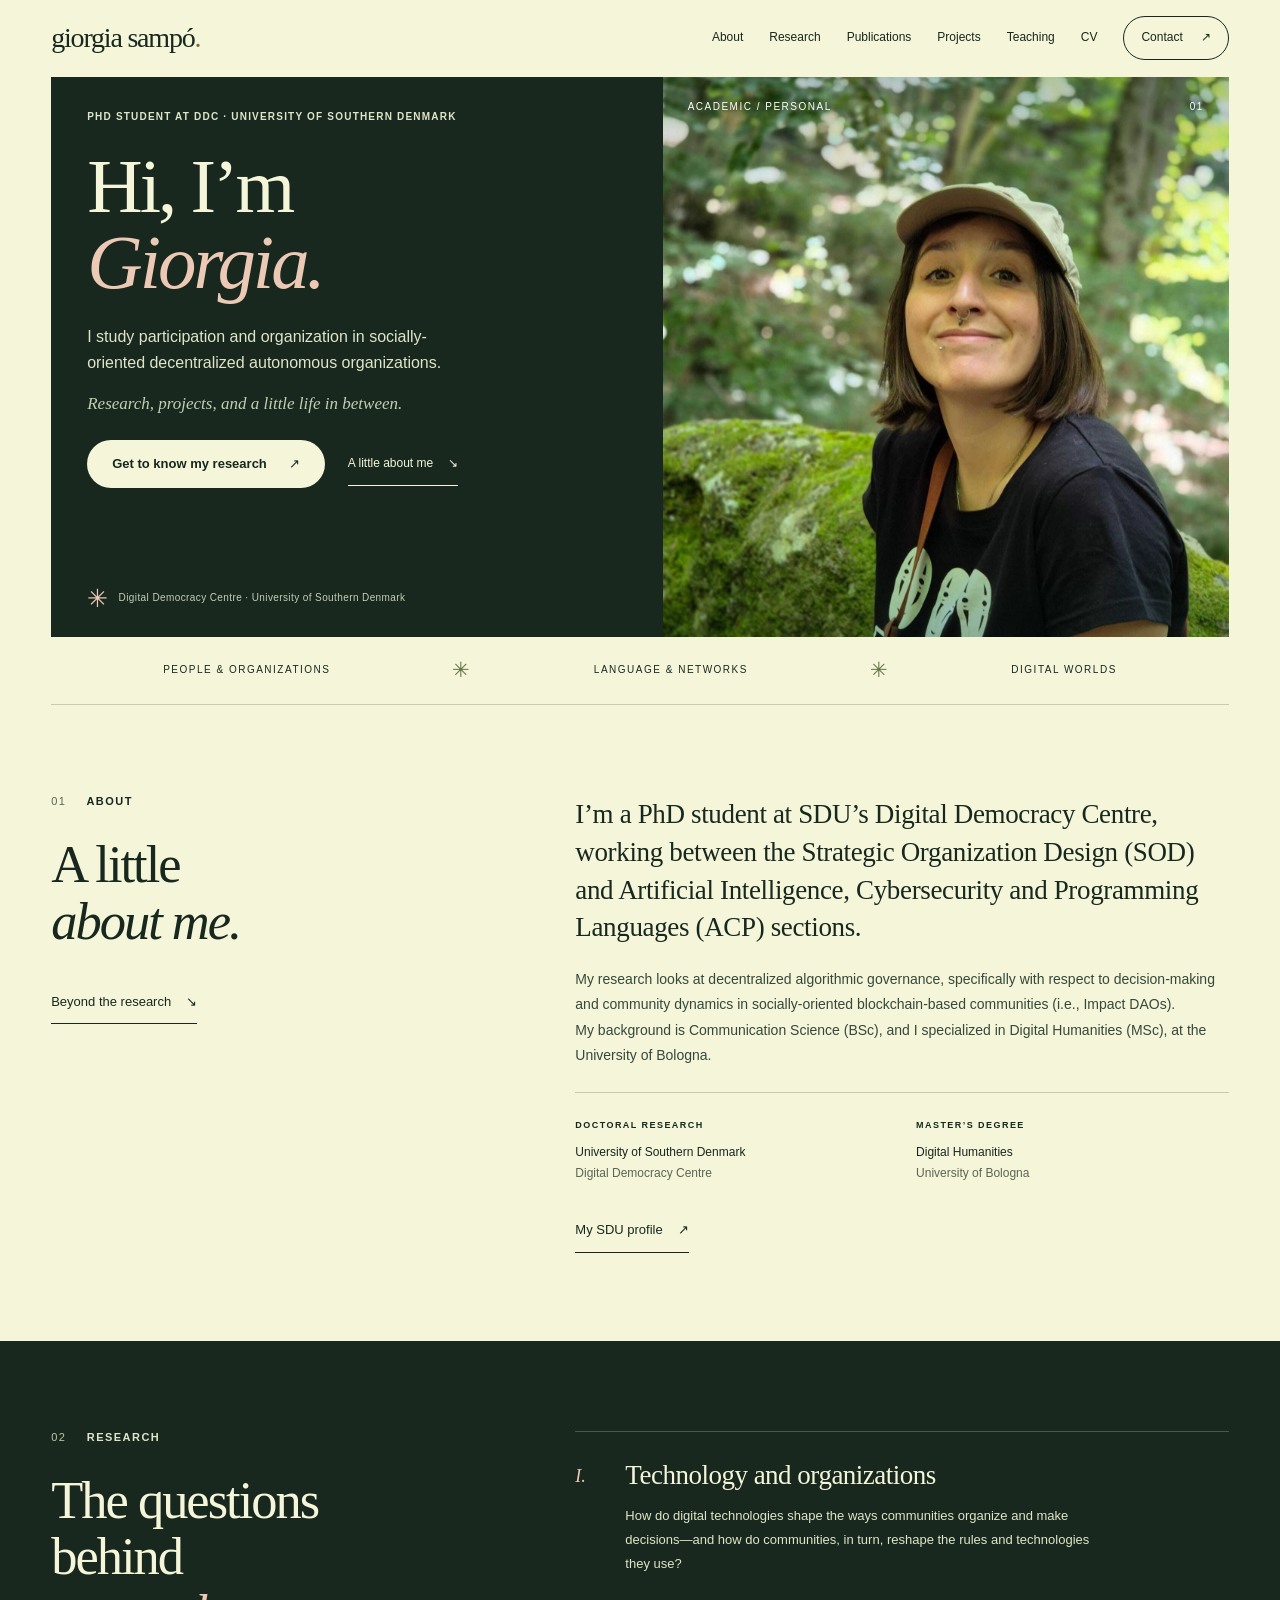
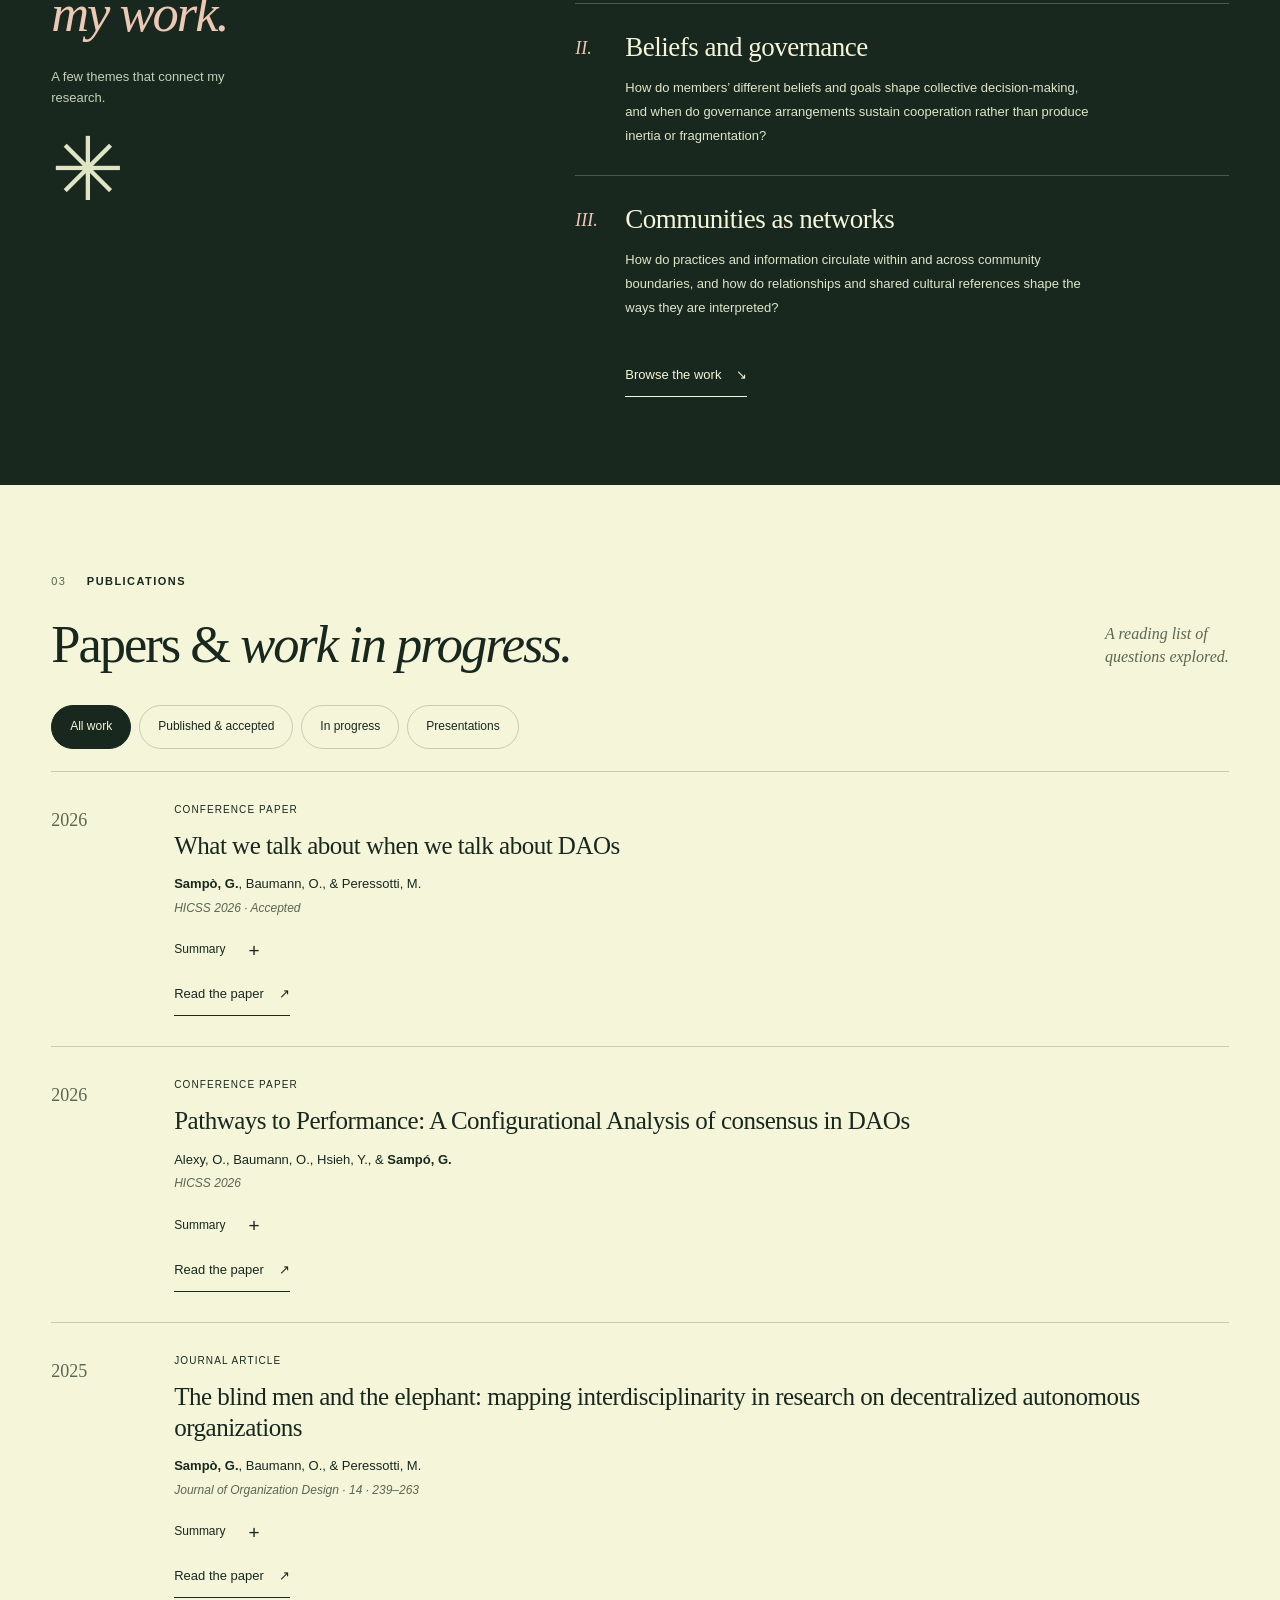
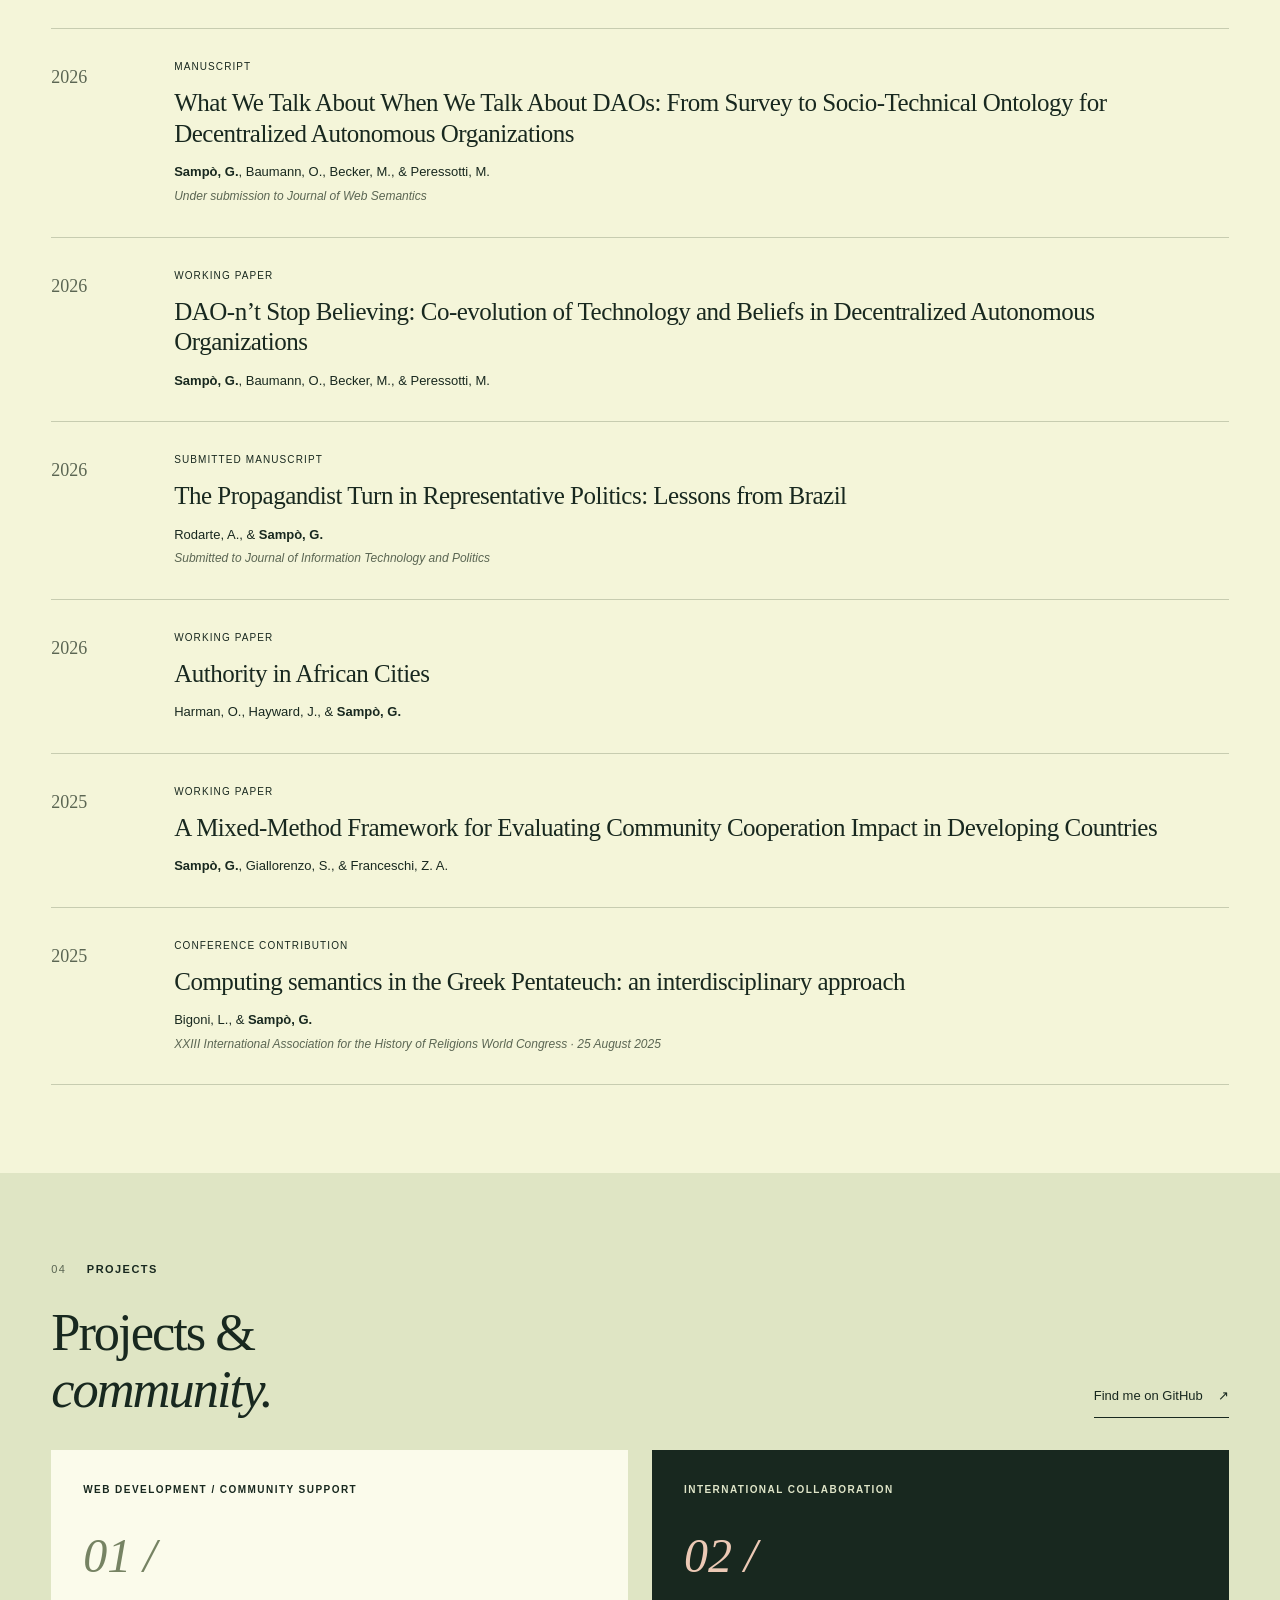
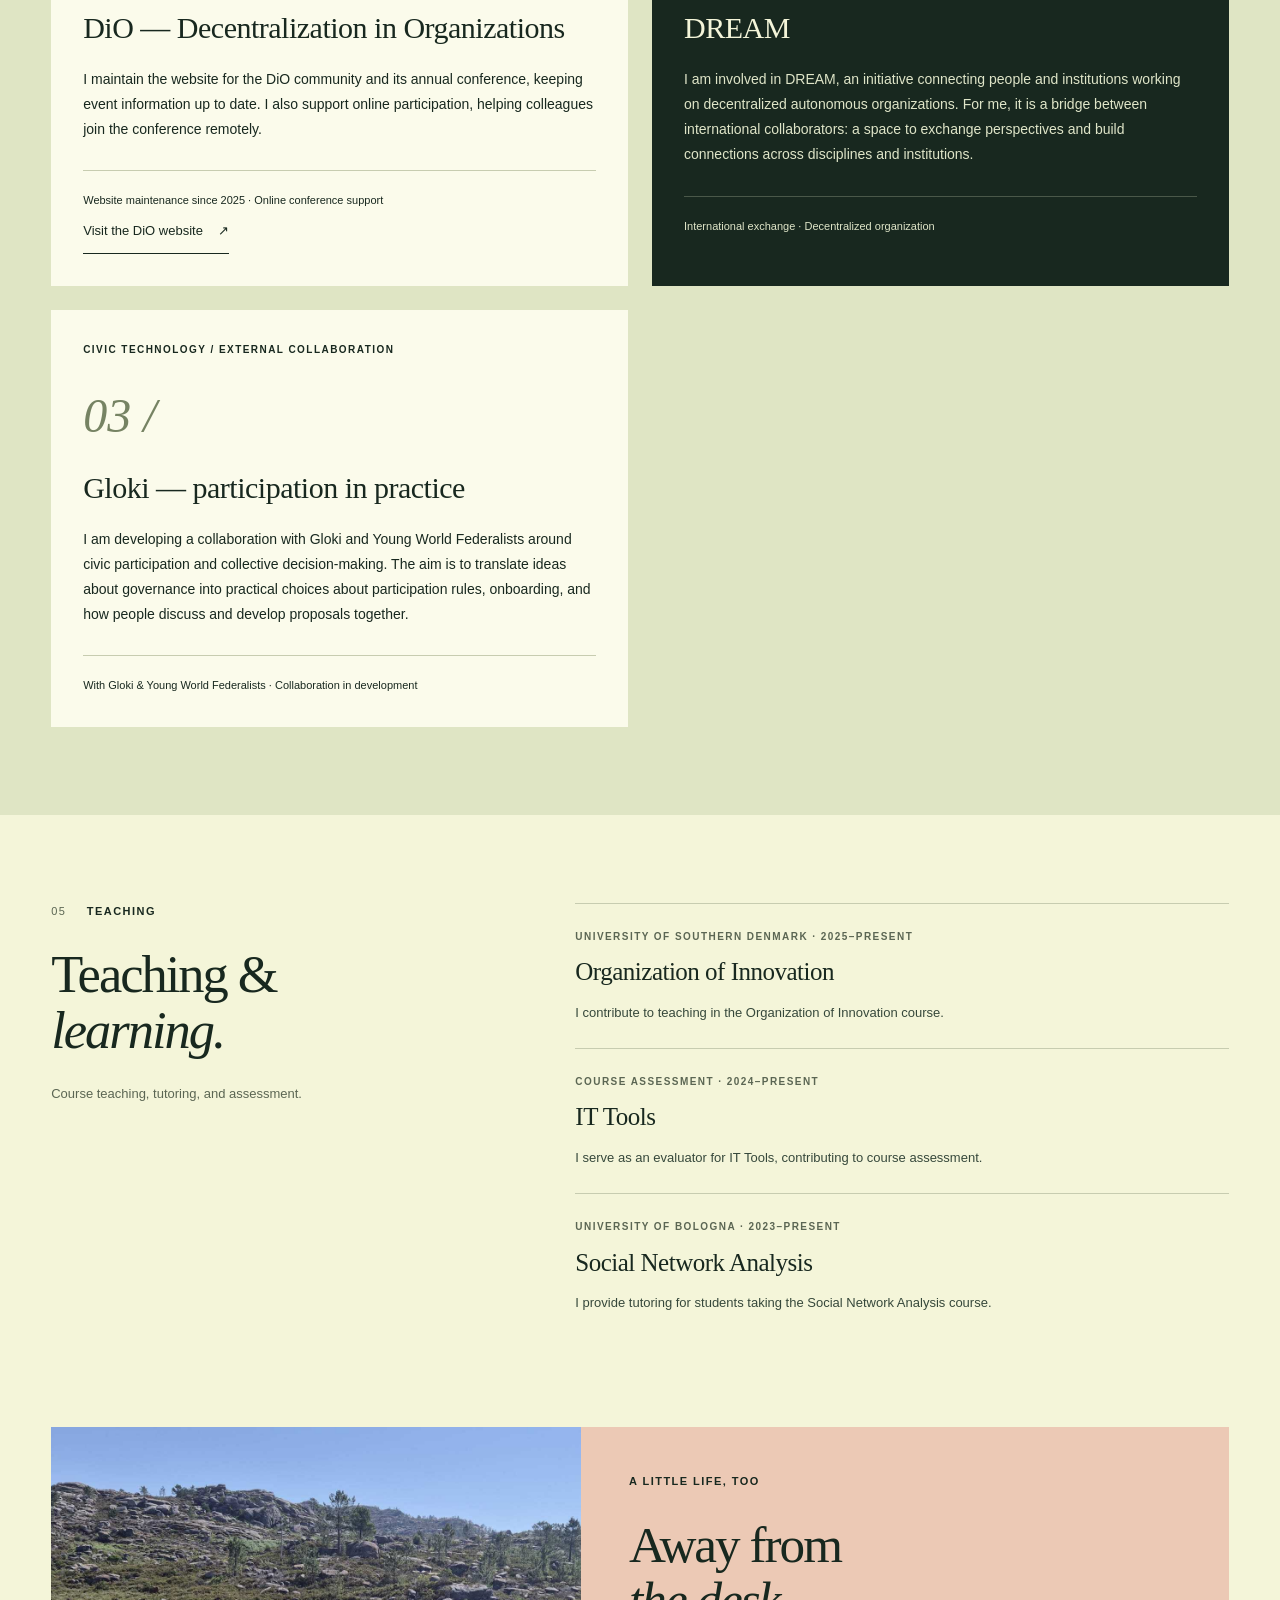
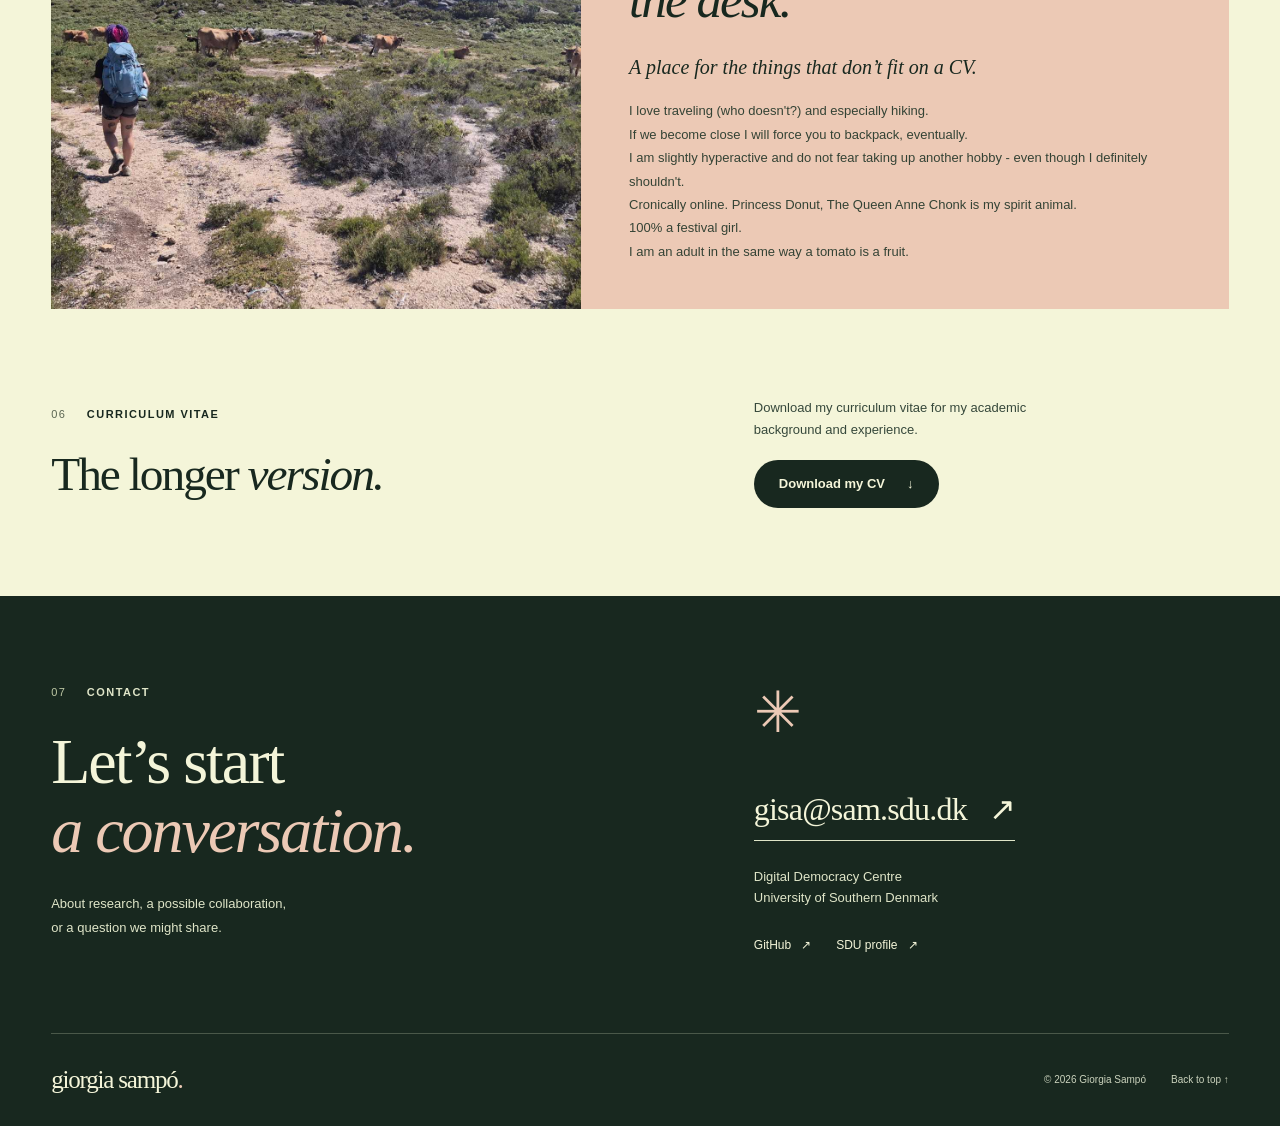
==== index.html @ 7b3e4913 "All pointers updated" ====
<!doctype html>
<html lang="en">
<head>
  <meta charset="utf-8">
  <meta name="viewport" content="width=device-width, initial-scale=1">
  <!--  Your name and the short description shown by search engines. -->
  <title>Giorgia Sampó — Technically, almost a Doctor</title>
  <meta name="description" content="Giorgia Sampó’s academic and personal website. Research on participation, climate DAOs, language, and social networks at the University of Southern Denmark.">
  <meta name="theme-color" content="#18281f">
  <meta property="og:type" content="website">
  <meta property="og:title" content="Giorgia Sampó — Research & a little life">
  <meta property="og:description" content="Research, projects, and a little of the person behind them.">
  <meta property="og:url" content="https://giorgiasampo.github.io/">
  <meta property="og:image" content="https://giorgiasampo.github.io/assets/portrait.jpg">
  <meta property="og:image:alt" content="Me. In a forest.">
  <link rel="icon" href="assets/favicon.svg" type="image/svg+xml">
  <link rel="stylesheet" href="style.css">
  <script src="script.js" defer></script>
</head>
<body id="top">
  <a class="skip-link" href="#main">Skip to content</a>
  <header class="site-header">
    <div class="header-inner">
      <a class="wordmark" href="#top" aria-label="Giorgia Sampó — home">giorgia sampó<span class="wordmark-dot">.</span></a>
      <button class="menu-toggle" type="button" aria-expanded="false" aria-controls="main-navigation" hidden>
        <span class="menu-label">Menu</span><span class="menu-lines" aria-hidden="true"></span>
      </button>
      <nav id="main-navigation" class="navigation" aria-label="Main navigation">
        <a href="#about">About</a>
        <a href="#research">Research</a>
        <a href="#publications">Publications</a>
        <a href="#projects">Projects</a>
        <a href="#teaching">Teaching</a>
        <a href="#cv">CV</a>
        <a class="nav-contact" href="#contact">Contact <span aria-hidden="true">↗</span></a>
      </nav>
    </div>
  </header>

  <main id="main">
    <!-- Your introduction. The starter biography is a draft based on
         your public SDU profile. Please review it before publishing.
         PHOTO: add assets/portrait.jpg, then set portraitFile in script.js. -->
    <section class="hero page-width" aria-labelledby="hero-title">
      <div class="hero-intro">
        <p class="eyebrow light-eyebrow">PhD student at DDC · University of Southern Denmark</p>
        <h1 id="hero-title">Hi, I’m<br><em>Giorgia.</em></h1>
        <p class="hero-description">I study participation and organization in socially-oriented decentralized autonomous organizations.</p>
        <p class="hero-personal">Research, projects, and a little life in between.</p>
        <div class="hero-actions">
          <a class="button button-light" href="#research">Get to know my research <span aria-hidden="true">↗</span></a>
          <a class="text-link light-link" href="#about">A little about me <span aria-hidden="true">↘</span></a>
        </div>
        <div class="hero-footnote"><span class="small-flower" aria-hidden="true">✳</span> Digital Democracy Centre · University of Southern Denmark</div>
      </div>
      <figure class="hero-portrait">
        <img id="portrait-image" src="assets/portrait.jpg" alt="Me. In a forest." width="640" height="427" fetchpriority="high">
        <div class="portrait-topline" aria-hidden="true"><span>Academic / personal</span><span>01</span></div>
        <figcaption id="portrait-placeholder-label" class="portrait-note">
          <span class="portrait-note-dot" aria-hidden="true"></span>
          All good things are wild and free.
          <span class="portrait-note-small"><i>Henry David Thoreau</i></span>
        </figcaption>
      </figure>
    </section>

    <div class="intro-ribbon page-width" aria-hidden="true">
      <span>People & organizations</span><span class="ribbon-star">✳</span>
      <span>Language & networks</span><span class="ribbon-star">✳</span>
      <span>Digital worlds</span>
    </div>

    <!-- About + education. Dates and unconfirmed details are not invented. -->
    <section class="about-section section page-width" aria-labelledby="about-title">
      <div class="section-heading">
        <p id="about" class="eyebrow"><span class="section-number">01</span> About</p>
        <h2 id="about-title">A little<br><em>about me.</em></h2>
        <a class="text-link" href="#personal">Beyond the research <span aria-hidden="true">↘</span></a>
      </div>
      <div class="about-copy">
        <p class="lead">I’m a PhD student at SDU’s Digital Democracy Centre, working between the Strategic Organization Design (SOD) and Artificial Intelligence, Cybersecurity and Programming Languages (ACP) sections. </p>
        <p>My research looks at decentralized algorithmic governance, specifically with respect to decision-making and community dynamics in socially-oriented blockchain-based communities (i.e., Impact DAOs).
        <br>My background is Communication Science (BSc), and I specialized in Digital Humanities (MSc), at the University of Bologna.</p>
        <div class="about-details">
          <div><p class="eyebrow detail-label">Doctoral research</p><p>University of Southern Denmark<br><span class="muted">Digital Democracy Centre</span></p></div>
          <div><p class="eyebrow detail-label">Master’s degree</p><p>Digital Humanities<br><span class="muted">University of Bologna</span></p></div>
        </div>
        <a target="_blank" class="text-link" href="https://www.sdu.dk/en/forskning/forskningsenheder/samf/digitaldemocracycentre/people/ddc-members/giorgia">My SDU profile <span aria-hidden="true">↗</span></a>
      </div>
    </section>

    <!-- Research interests. These are draft descriptions, not claims
         about findings. Change them to reflect your current work. -->
    <section class="research-section" aria-labelledby="research-title">
      <div class="section page-width research-grid">
        <div class="section-heading research-heading">
          <p id="research" class="eyebrow light-eyebrow"><span class="section-number">02</span> Research</p>
          <h2 id="research-title">The questions<br>behind<br><em>my work.</em></h2>
          <p class="research-intro">A few themes that connect my research.</p>
          <span class="research-flower" aria-hidden="true">✳</span>
        </div>
        <div class="research-topics">
          <article class="research-topic">
            <span class="topic-index" aria-hidden="true">I.</span>
            <div><h3>Technology and organizations</h3><p>How do digital technologies shape the ways communities organize and make decisions—and how do communities, in turn, reshape the rules and technologies they use?</p></div>
          </article>
          <article class="research-topic">
            <span class="topic-index" aria-hidden="true">II.</span>
            <div><h3>Beliefs and governance</h3><p>How do members’ different beliefs and goals shape collective decision-making, and when do governance arrangements sustain cooperation rather than produce inertia or fragmentation?</p></div>
          </article>
          <article class="research-topic">
            <span class="topic-index" aria-hidden="true">III.</span>
            <div><h3>Communities as networks</h3><p>How do practices and information circulate within and across community boundaries, and how do relationships and shared cultural references shape the ways they are interpreted?</p></div>
          </article>
          <a class="text-link light-link" href="#publications">Browse the work <span aria-hidden="true">↘</span></a>
        </div>
      </div>
    </section>


    <!-- Publications.
     Categories: published (including accepted papers), progress, presentation.
     The filter bar retains the existing JavaScript hooks and hidden attribute. -->
<section class="section page-width publications-section" aria-labelledby="publications-title">
  <div class="section-title-row">
    <div>
      <p id="publications" class="eyebrow"><span class="section-number">03</span> Publications</p>
      <h2 id="publications-title">Papers &amp;<br class="mobile-only"> <em>work in progress.</em></h2>
    </div>
    <p class="section-aside">A reading list of<br>questions explored.</p>
  </div>

  <div class="publication-filters" role="group" aria-label="Filter publications" hidden>
    <button type="button" data-filter="all" aria-pressed="true">All work</button>
    <button type="button" data-filter="published" aria-pressed="false">Published &amp; accepted</button>
    <button type="button" data-filter="progress" aria-pressed="false">In progress</button>
    <button type="button" data-filter="presentation" aria-pressed="false">Presentations</button>
  </div>
  <p class="sr-only" id="filter-status" role="status" aria-live="polite"></p>

  <div class="publication-list">

    <!-- Published and accepted papers -->
    <article class="publication" data-category="published">
      <div class="publication-year">2026</div>
      <div class="publication-body">
        <p class="publication-kind">Conference paper</p>
        <h3>What we talk about when we talk about DAOs</h3>
        <p class="publication-authors"><strong>Sampò, G.</strong>, Baumann, O., &amp; Peressotti, M.</p>
        <p class="publication-venue">HICSS 2026 · Accepted</p>
        <details>
          <summary>Summary <span aria-hidden="true">+</span></summary>
          <p>This paper develops a socio-technical framework for understanding decentralized autonomous organizations. Drawing on an umbrella review of 12 prior surveys, it connects technical artefacts, governance logics, and organizational manifestations, making their interdependencies explicit and supporting comparative research on DAO design.</p>
        </details>
        <a target="_blank" class="text-link" href="https://hdl.handle.net/10125/112064">Read the paper <span aria-hidden="true">↗</span></a>
      </div>
    </article>

    <article class="publication" data-category="published">
      <div class="publication-year">2026</div>
      <div class="publication-body">
        <p class="publication-kind">Conference paper</p>
        <h3>Pathways to Performance: A Configurational Analysis of consensus in DAOs</h3>
        <p class="publication-authors">Alexy, O., Baumann, O., Hsieh, Y., &amp; <strong>Sampó, G.</strong></p>
        <p class="publication-venue">HICSS 2026</p>
        <details>
          <summary>Summary <span aria-hidden="true">+</span></summary>
          <p>Using data from 70 decentralized autonomous organizations and fuzzy-set qualitative comparative analysis, this study examines how combinations of proposal-making and voting practices relate to treasury growth. It identifies multiple governance configurations and a trade-off: successful DAOs tend to emphasize broad participation in either proposal creation or voting, rather than both.</p>
        </details>
        <a target="_blank" class="text-link" href="https://hdl.handle.net/10125/112065">Read the paper <span aria-hidden="true">↗</span></a>
      </div>
    </article>

    <article class="publication" data-category="published">
      <div class="publication-year">2025</div>
      <div class="publication-body">
        <p class="publication-kind">Journal article</p>
        <h3>The blind men and the elephant: mapping interdisciplinarity in research on decentralized autonomous organizations</h3>
        <p class="publication-authors"><strong>Sampò, G.</strong>, Baumann, O., &amp; Peressotti, M.</p>
        <p class="publication-venue">Journal of Organization Design · 14 · 239–263</p>
        <details>
          <summary>Summary <span aria-hidden="true">+</span></summary>
          <p>This study maps knowledge exchange between business and economics and computer science in research on decentralized autonomous organizations. Combining citation-network analysis, topic modelling, and publication-outlet analysis, it finds active interdisciplinary exchange but limited theoretical integration, with discussion remaining largely applied and case-driven.</p>
        </details>
        <a target="_blank" class="text-link" href="https://doi.org/10.1007/s41469-025-00200-9">Read the paper <span aria-hidden="true">↗</span></a>
      </div>
    </article>

    <!-- Manuscripts and working papers -->
    <article class="publication" data-category="progress">
      <div class="publication-year">2026</div>
      <div class="publication-body">
        <p class="publication-kind">Manuscript</p>
        <h3>What We Talk About When We Talk About DAOs: From Survey to Socio-Technical Ontology for Decentralized Autonomous Organizations</h3>
        <p class="publication-authors"><strong>Sampò, G.</strong>, Baumann, O., Becker, M., &amp; Peressotti, M.</p>
        <p class="publication-venue">Under submission to Journal of Web Semantics</p>
      </div>
    </article>

    <article class="publication" data-category="progress">
      <div class="publication-year">2026</div>
      <div class="publication-body">
        <p class="publication-kind">Working paper</p>
        <h3>DAO-n’t Stop Believing: Co-evolution of Technology and Beliefs in Decentralized Autonomous Organizations</h3>
        <p class="publication-authors"><strong>Sampò, G.</strong>, Baumann, O., Becker, M., &amp; Peressotti, M.</p>
      </div>
    </article>

    <article class="publication" data-category="progress">
      <div class="publication-year">2026</div>
      <div class="publication-body">
        <p class="publication-kind">Submitted manuscript</p>
        <h3>The Propagandist Turn in Representative Politics: Lessons from Brazil</h3>
        <p class="publication-authors">Rodarte, A., &amp; <strong>Sampò, G.</strong></p>
        <p class="publication-venue">Submitted to Journal of Information Technology and Politics</p>
      </div>
    </article>

    <article class="publication" data-category="progress">
      <div class="publication-year">2026</div>
      <div class="publication-body">
        <p class="publication-kind">Working paper</p>
        <h3>Authority in African Cities</h3>
        <p class="publication-authors">Harman, O., Hayward, J., &amp; <strong>Sampò, G.</strong></p>
      </div>
    </article>

    <article class="publication" data-category="progress">
      <div class="publication-year">2025</div>
      <div class="publication-body">
        <p class="publication-kind">Working paper</p>
        <h3>A Mixed-Method Framework for Evaluating Community Cooperation Impact in Developing Countries</h3>
        <p class="publication-authors"><strong>Sampò, G.</strong>, Giallorenzo, S., &amp; Franceschi, Z. A.</p>
      </div>
    </article>

    <!-- Conference contribution; not represented as a published proceedings paper -->
    <article class="publication" data-category="presentation">
      <div class="publication-year">2025</div>
      <div class="publication-body">
        <p class="publication-kind">Conference contribution</p>
        <h3>Computing semantics in the Greek Pentateuch: an interdisciplinary approach</h3>
        <p class="publication-authors">Bigoni, L., &amp; <strong>Sampò, G.</strong></p>
        <p class="publication-venue">XXIII International Association for the History of Religions World Congress · 25 August 2025</p>
      </div>
    </article>

  </div>
  <p class="no-results" hidden>No entries in this category yet.</p>
</section>


    <!-- Projects and community.
     Practical contributions, shared initiatives, and external collaborations.
     Retains the existing section ID and project-card classes. -->
<section id="projects" class="projects-section" aria-labelledby="projects-title">
  <div class="section page-width">
    <div class="section-title-row">
      <div>
        <p class="eyebrow"><span class="section-number">04</span> Projects</p>
        <h2 id="projects-title">Projects &amp;<br><em>community.</em></h2>
      </div>
      <a class="text-link" href="https://github.com/giorgiasampo">
        Find me on GitHub <span aria-hidden="true">↗</span>
      </a>
    </div>

    <div class="project-grid">

      <!-- 01 — DiO website and online participation -->
      <article class="project-card project-card-light" aria-labelledby="project-dio-title">
        <div class="project-card-top">
          <span class="eyebrow">Web development / community support</span>
        </div>
        <span class="project-numeral" aria-hidden="true">01 /</span>
        <h3 id="project-dio-title">DiO — Decentralization in Organizations</h3>
        <p>I maintain the website for the DiO community and its annual conference, keeping event information up to date. I also support online participation, helping colleagues join the conference remotely.</p>
        <p class="project-meta">Website maintenance since 2025 · Online conference support</p>
        <a class="text-link" href="https://dio-community.org/">
          Visit the DiO website <span aria-hidden="true">↗</span>
        </a>
      </article>

      <!-- 02 — DREAM: collaboration rather than a paper summary -->
      <article class="project-card project-card-dark" aria-labelledby="project-dream-title">
        <div class="project-card-top">
          <span class="eyebrow light-eyebrow">International collaboration</span>
        </div>
        <span class="project-numeral" aria-hidden="true">02 /</span>
        <h3 id="project-dream-title">DREAM</h3>
        <p>I am involved in DREAM, an initiative connecting people and institutions working on decentralized autonomous organizations. For me, it is a bridge between international collaborators: a space to exchange perspectives and build connections across disciplines and institutions.</p>
        <p class="project-meta">International exchange · Decentralized organization</p>
        <!-- Add the DREAM project link once its public URL is confirmed. -->
      </article>

      <!-- 03 — Gloki: a developing practice collaboration -->
      <article class="project-card project-card-light" aria-labelledby="project-gloki-title">
        <div class="project-card-top">
          <span class="eyebrow">Civic technology / external collaboration</span>
        </div>
        <span class="project-numeral" aria-hidden="true">03 /</span>
        <h3 id="project-gloki-title">Gloki — participation in practice</h3>
        <p>I am developing a collaboration with Gloki and Young World Federalists around civic participation and collective decision-making. The aim is to translate ideas about governance into practical choices about participation rules, onboarding, and how people discuss and develop proposals together.</p>
        <p class="project-meta">With Gloki &amp; Young World Federalists · Collaboration in development</p>
        <!-- Add a public Gloki project link once confirmed. -->
      </article>

    </div>
  </div>
</section>

    <!-- Teaching.
     Course teaching, tutoring, and assessment. -->
<section class="section page-width teaching-section" aria-labelledby="teaching-title">
  <div class="section-heading">
    <p id="teaching" class="eyebrow"><span class="section-number">05</span> Teaching</p>
    <h2 id="teaching-title">Teaching &amp;<br><em>learning.</em></h2>
    <p class="teaching-intro">Course teaching, tutoring, and assessment.</p>
  </div>

  <div class="teaching-list">

    <article class="teaching-item" aria-labelledby="teaching-innovation-title">
      <p class="eyebrow">University of Southern Denmark · 2025–present</p>
      <h3 id="teaching-innovation-title">Organization of Innovation</h3>
      <p>I contribute to teaching in the Organization of Innovation course.</p>
    </article>

    <article class="teaching-item" aria-labelledby="teaching-it-tools-title">
      <p class="eyebrow">Course assessment · 2024–present</p>
      <h3 id="teaching-it-tools-title">IT Tools</h3>
      <p>I serve as an evaluator for IT Tools, contributing to course assessment.</p>
    </article>

    <article class="teaching-item" aria-labelledby="teaching-networks-title">
      <p class="eyebrow">University of Bologna · 2023–present</p>
      <h3 id="teaching-networks-title">Social Network Analysis</h3>
      <p>I provide tutoring for students taking the Social Network Analysis course.</p>
    </article>

  </div>
</section>

    <!-- Personal. No hobbies, interests, or personal history are assumed.
         Replace assets/personal.jpg and this image path to use your own image,
         or keep the included botanical image and its photo credit. -->
    <section class="personal-section page-width" aria-labelledby="personal-title">
      <div class="personal-image"><img src="assets/personal.jpg" alt="Me again. This time in the mountains." width="640" height="427" loading="lazy"></div>
      <div id="personal" class="personal-copy">
        <p class="eyebrow">A little life, too</p>
        <h2 id="personal-title">Away from<br><em>the desk.</em></h2>
        <p class="personal-prompt">A place for the things that don’t fit on a CV.</p>
        <p class="placeholder-copy">I love traveling (who doesn't?) and especially hiking. 
        <br>If we become close I will force you to backpack, eventually.
        <br>I am slightly hyperactive and do not fear taking up another hobby - even though I definitely shouldn't.
        <br>Cronically online. Princess Donut, The Queen Anne Chonk is my spirit animal.
        <br>100% a festival girl.
        <br>I am an adult in the same way a tomato is a fruit.</p>
      </div>
    </section>

    <!-- EDIT 9 — CV. No PDF is included. The button works as an email request
         until you upload assets/cv.pdf and set cvFile in script.js. -->
    <section class="cv-section section page-width" aria-labelledby="cv-title">
      <div id="cv" ><p class="eyebrow"><span class="section-number">06</span> Curriculum vitae</p><h2 id="cv-title">The longer <em>version.</em></h2></div>
      <div class="cv-action"><p id="cv-description">For a fuller account of my academic background, please get in touch.</p><a id="cv-link" class="button button-dark" href="mailto:gisa@sam.sdu.dk?subject=CV%20request"><span id="cv-label">Request my CV</span><span id="cv-arrow" aria-hidden="true">↗</span></a></div>
    </section>

    <!-- EDIT 10 — Contact. Check the public email and affiliation before launch.
         Email links open the visitor's email application; this site has no
         contact form and does not pretend to send messages from the browser. -->
    <section class="contact-section" aria-labelledby="contact-title">
      <div class="section page-width contact-grid">
        <div id="contact"><p class="eyebrow light-eyebrow"><span class="section-number">07</span> Contact</p><h2 id="contact-title">Let’s start<br><em>a conversation.</em></h2><p class="contact-intro">About research, a possible collaboration,<br>or a question we might share.</p></div>
        <div class="contact-details"><span class="contact-flower" aria-hidden="true">✳</span>
          <a class="email-link" href="mailto:gisa@sam.sdu.dk">gisa@sam.sdu.dk <span aria-hidden="true">↗</span></a>
          <p>Digital Democracy Centre<br>University of Southern Denmark</p>
          <div class="social-links" aria-label="Public profiles">
            <a href="https://github.com/giorgiasampo">GitHub <span aria-hidden="true">↗</span></a>
            <a href="https://www.sdu.dk/en/forskning/forskningsenheder/samf/digitaldemocracycentre/people/ddc-members/giorgia">SDU profile <span aria-hidden="true">↗</span></a>
            <!-- Add your own verified Google Scholar, ORCID, or LinkedIn URLs.
            <a href="YOUR-PROFILE-URL">Google Scholar ↗</a>
            -->
          </div>
        </div>
      </div>
      <footer class="site-footer page-width">
        <a class="wordmark footer-wordmark" href="#top">giorgia sampó<span class="wordmark-dot">.</span></a>
        <div class="footer-links"><span>© <span id="current-year">2026</span> Giorgia Sampó</span><a href="#top">Back to top ↑</a></div>
      </footer>
    </section>
  </main>
</body>
</html>
---- style.css ----
/* GIORGIA — a botanical academic / personal website.
   No framework, external font service, or build step.
   COLOURS: change the variables below to restyle the whole site. */
:root {
  --paper: #f4f5d9;
  --paper-light: #fbfbeb;
  --ink: #18281f;
  --ink-soft: #36483b;
  --muted: #5b6653;
  --line: #c7ccb0;
  --sage: #dfe5c4;
  --peach: #ecc9b5;
  --dark-text: #dfe5c8;
  --dark-line: #4a5849;
  --serif: Georgia, 'Times New Roman', serif;
  --sans: -apple-system, BlinkMacSystemFont, 'Segoe UI', Arial, sans-serif;
  --page: 1232px;
  --gutter: clamp(22px, 4vw, 64px);
}
* { box-sizing: border-box; }
html { scroll-behavior: smooth; scroll-padding-top: 98px; }
body { margin: 0; background: var(--paper); color: var(--ink); font-family: var(--sans); font-size: 16px; line-height: 1.65; -webkit-font-smoothing: antialiased; }
::selection { background: var(--peach); color: var(--ink); }
[hidden] { display: none !important; }
a { color: inherit; text-decoration-thickness: 1px; text-underline-offset: 5px; }
button { font: inherit; color: inherit; }
button, a { -webkit-tap-highlight-color: transparent; }
a:focus-visible, button:focus-visible, summary:focus-visible { outline: 3px solid #bb653f; outline-offset: 5px; }
img { display: block; width: 100%; max-width: 100%; }
figure, p, h1, h2, h3 { margin: 0; }
p + p { margin-top: 1rem; }
h1, h2, h3 { font-family: var(--serif); font-weight: 400; }
h2 { font-size: clamp(38px, 4.1vw, 60px); line-height: 1.08; letter-spacing: -2px; }
h2 em { font-weight: 400; }
h3 { font-size: 27px; line-height: 1.22; letter-spacing: -.5px; }
.page-width { max-width: var(--page); width: calc(100% - var(--gutter) * 2); margin-inline: auto; }
.section { padding-block: 88px; }
.eyebrow { font-size: 11px; font-weight: 600; line-height: 1.55; letter-spacing: 1.45px; text-transform: uppercase; }
.light-eyebrow { color: var(--dark-text); }
.section-number { display: inline-block; margin-right: 16px; color: var(--muted); font-weight: 400; }
.light-eyebrow .section-number { color: #bdc7a4; }
.section-heading .eyebrow, .section-title-row .eyebrow, .cv-section .eyebrow, .contact-grid .eyebrow { margin-bottom: 26px; }
.muted { color: var(--muted); }
.small-text { font-size: 12px; }
.text-link { display: inline-flex; align-items: center; gap: 15px; min-height: 44px; font-size: 13px; text-decoration: none; border-bottom: 1px solid currentColor; width: fit-content; }
.text-link span { transition: transform .18s ease; }
.text-link:hover span { transform: translate(2px, -2px); }
.light-link { color: var(--paper); }
.button { display: inline-flex; align-items: center; justify-content: center; gap: 22px; min-height: 48px; padding: 12px 24px; border: 1px solid transparent; border-radius: 99px; text-decoration: none; font-size: 13px; line-height: 1.4; font-weight: 550; transition: background .18s ease, transform .18s ease; }
.button:hover { transform: translateY(-2px); }
.button-light { color: var(--ink); background: var(--paper); }
.button-light:hover { background: var(--peach); }
.button-dark { color: var(--paper); background: var(--ink); }
.button-dark:hover { background: var(--ink-soft); }
.sr-only { position: absolute; width: 1px; height: 1px; padding: 0; margin: -1px; overflow: hidden; clip: rect(0,0,0,0); white-space: nowrap; border: 0; }
.skip-link { position: fixed; top: -90px; left: 20px; z-index: 100; padding: 10px 20px; background: var(--ink); color: var(--paper); }
.skip-link:focus { top: 14px; }
.mobile-only { display: none; }

/* HEADER */
.site-header { background: var(--paper); position: sticky; top: 0; z-index: 20; border-bottom: 1px solid transparent; }
.site-header.scrolled { border-color: var(--line); }
.header-inner { max-width: var(--page); width: calc(100% - var(--gutter) * 2); min-height: 91px; margin: auto; display: flex; align-items: center; justify-content: space-between; gap: 32px; }
.wordmark { font-family: var(--serif); font-size: 28px; line-height: 1; letter-spacing: -1.2px; white-space: nowrap; text-decoration: none; }
.wordmark-dot { color: #806a37; }
.navigation { display: flex; gap: 26px; align-items: center; }
.navigation a { display: inline-flex; min-height: 44px; align-items: center; font-size: 12px; text-decoration: none; }
.navigation a:not(.nav-contact):hover { text-decoration: underline; }
.navigation .nav-contact { border: 1px solid var(--ink); border-radius: 99px; padding: 8px 17px; gap: 18px; }
.navigation .nav-contact:hover { background: var(--ink); color: var(--paper); }
.menu-toggle { display: none; }

/* OPENING SPREAD */
.hero { display: grid; grid-template-columns: 1.08fr 1fr; min-height: 618px; }
.hero-intro { display: flex; flex-direction: column; align-items: flex-start; padding: 44px 46px 28px; background: var(--ink); color: var(--paper); }
.hero-intro .eyebrow { font-size: 10px; letter-spacing: 1.2px; }
h1 { font-size: clamp(76px, 7.4vw, 108px); line-height: .96; letter-spacing: -4px; margin-top: 38px; }
h1 em { color: var(--peach); }
.hero-description { font-size: 16px; line-height: 1.65; color: var(--dark-text); max-width: 375px; margin-top: 31px; }
.hero-personal { font-family: var(--serif); font-style: italic; font-size: 17px; color: #c3cfb3; max-width: 390px; margin-top: 13px; }
.hero-actions { display: flex; align-items: center; flex-wrap: wrap; gap: 13px 23px; margin-top: 28px; }
.hero-actions .text-link { font-size: 12px; }
.hero-footnote { display: flex; align-items: center; gap: 10px; width: 100%; font-size: 10px; letter-spacing: .4px; color: #c3cfb3; margin-top: auto; padding-top: 26px; }
.small-flower { color: var(--peach); font-size: 25px; line-height: 1; }
.hero-portrait { position: relative; min-width: 0; overflow: hidden; background: #24392d; }
.hero-portrait > img { height: 100%; object-fit: cover; object-position: 50% 50%; position: absolute; inset: 0; }
.hero-portrait::after { content: ''; position: absolute; inset: 0; pointer-events: none; background: linear-gradient(180deg, rgba(0,20,15,.25) 0%, transparent 28%, transparent 70%, rgba(0,20,15,.25) 100%); }
.portrait-topline { position: absolute; z-index: 1; left: 25px; right: 25px; top: 22px; color: #fffef2; display: flex; justify-content: space-between; font-size: 10px; text-transform: uppercase; letter-spacing: 1.5px; text-shadow: 0 1px 6px #17241c; }
.portrait-note { position: absolute; z-index: 2; bottom: 26px; left: 26px; right: 26px; width: fit-content; background: var(--paper); color: var(--ink); border-radius: 2px; padding: 12px 17px 11px; font-size: 12px; line-height: 1.4; box-shadow: 0 4px 20px #10201b26; }
.portrait-note-dot { display: inline-block; width: 6px; height: 6px; border-radius: 50%; background: #916337; margin: 0 6px 1px 0; }
.portrait-note-small { display: block; margin-top: 4px; font-size: 10px; color: var(--muted); padding-left: 15px; }
.intro-ribbon { min-height: 68px; display: flex; flex-wrap: wrap; justify-content: space-evenly; align-items: center; gap: 10px; border-bottom: 1px solid var(--line); font-size: 10px; letter-spacing: 1.5px; text-transform: uppercase; }
.ribbon-star { font-size: 21px; color: #647346; }

/* ABOUT */
.about-section { display: grid; grid-template-columns: .82fr 1.18fr; gap: 70px; }
.section-heading > .text-link { margin-top: 31px; }
.about-copy { padding-top: 3px; }
.about-copy .lead { font-family: var(--serif); font-size: 27px; letter-spacing: -.35px; line-height: 1.4; }
.about-copy > p:not(.lead) { font-size: 14px; line-height: 1.8; color: var(--ink-soft); margin-top: 20px; }
.about-details { display: grid; grid-template-columns: 1fr 1fr; gap: 28px; padding-block: 25px; margin-top: 24px; border-top: 1px solid var(--line); }
.about-details p { font-size: 12px; line-height: 1.75; }
.about-details .detail-label { font-size: 9px; margin-bottom: 8px; }
.about-details p + p { margin-top: 0; }

/* RESEARCH */
.research-section { background: var(--ink); color: var(--paper); }
.research-grid { display: grid; grid-template-columns: .82fr 1.18fr; gap: 70px; }
.research-heading h2 em { color: var(--peach); }
.research-intro { color: #c5d0b6; font-size: 13px; max-width: 210px; margin-top: 24px; }
.research-flower { display: block; width: fit-content; font-size: 88px; color: var(--sage); margin-top: 17px; line-height: 1; }
.research-topics { padding-top: 2px; }
.research-topic { display: grid; grid-template-columns: 35px 1fr; gap: 15px; padding-block: 27px; border-top: 1px solid var(--dark-line); }
.topic-index { font-family: var(--serif); font-style: italic; color: var(--peach); font-size: 18px; padding-top: 3px; }
.research-topic h3 { font-size: 27px; }
.research-topic p { font-size: 13px; color: var(--dark-text); line-height: 1.85; margin-top: 12px; max-width: 465px; }
.research-topics > .text-link { margin-top: 6px; margin-left: 50px; }

/* PUBLICATIONS */
.section-title-row { display: flex; justify-content: space-between; align-items: flex-end; gap: 35px; margin-bottom: 32px; }
.section-aside { font-family: var(--serif); font-style: italic; font-size: 16px; line-height: 1.45; padding-bottom: 4px; color: var(--muted); }
.editor-note { color: var(--muted); font-size: 12px; margin-bottom: 24px; }
.publication-filters { display: flex; flex-wrap: wrap; gap: 8px; margin-bottom: 22px; }
.publication-filters button { border: 1px solid var(--line); border-radius: 99px; background: transparent; padding: 9px 18px; min-height: 44px; font-size: 12px; cursor: pointer; }
.publication-filters button:hover { background: var(--sage); }
.publication-filters button[aria-pressed="true"] { background: var(--ink); color: var(--paper); border-color: var(--ink); }
.publication { display: grid; grid-template-columns: 95px 1fr; gap: 28px; padding-block: 30px; border-top: 1px solid var(--line); }
.publication:last-child { border-bottom: 1px solid var(--line); }
.publication-year { color: var(--muted); font-family: var(--serif); font-size: 18px; padding-top: 4px; }
.publication-kind { font-size: 10px; line-height: 1.6; text-transform: uppercase; letter-spacing: 1.1px; margin-bottom: 13px; display: flex; flex-wrap: wrap; align-items: center; gap: 12px; }
.sample-tag { display: inline-flex; align-items: center; line-height: 1.4; padding: 4px 7px; border: 1px solid #bec6a7; font-family: var(--sans); font-size: 9px; font-weight: 400; letter-spacing: .4px; color: var(--muted); text-transform: none; }
.publication h3 { font-size: 25px; }
.publication-authors { font-size: 13px; margin-top: 12px; }
.publication-venue { font-size: 12px; font-style: italic; color: var(--muted); margin-top: 4px; }
.publication details { margin-top: 10px; }
.publication summary { display: flex; width: fit-content; min-height: 44px; align-items: center; gap: 23px; cursor: pointer; list-style: none; font-size: 12px; }
.publication summary::-webkit-details-marker { display: none; }
.publication summary:hover { text-decoration: underline; text-underline-offset: 4px; }
.publication summary span { font-size: 19px; font-weight: 300; transition: transform .18s ease; }
.publication details[open] summary span { transform: rotate(45deg); }
.publication details > p { font-size: 13px; max-width: 760px; margin-top: 4px; color: var(--ink-soft); }
.no-results { padding: 28px 0; color: var(--muted); }

/* PROJECTS */
.projects-section { background: var(--sage); }
.project-grid { display: grid; grid-template-columns: 1fr 1fr; gap: 24px; }
.project-card { min-width: 0; padding: 32px; display: flex; flex-direction: column; align-items: flex-start; }
.project-card-light { background: var(--paper-light); }
.project-card-dark { background: var(--ink); color: var(--paper); }
.project-card-top { width: 100%; display: flex; flex-wrap: wrap; justify-content: space-between; align-items: center; gap: 12px; }
.project-card-top .eyebrow { font-size: 10px; }
.sample-tag-dark { border-color: #6d7e61; color: #ced8bd; }
.project-numeral { font-family: var(--serif); font-style: italic; font-size: 48px; color: #768363; line-height: 1; margin-top: 35px; margin-bottom: 30px; }
.project-card-dark .project-numeral { color: var(--peach); }
.project-card h3 { font-size: 30px; }
.project-card > p:not(.project-meta):not(.small-text) { font-size: 14px; line-height: 1.8; margin-top: 20px; }
.project-card .project-meta { font-size: 11px; border-top: 1px solid var(--line); padding-top: 20px; width: 100%; margin-top: 28px; }
.project-card-dark .project-meta { border-color: var(--dark-line); }
.project-card-dark > p { color: var(--dark-text); }
.project-card .small-text { margin-top: 16px; }

/* TEACHING & PERSONAL */
.teaching-section { display: grid; grid-template-columns: .82fr 1.18fr; gap: 70px; }
.teaching-intro { font-size: 13px; color: var(--muted); margin-top: 24px; }
.teaching-item { border-top: 1px solid var(--line); padding-block: 25px; }
.teaching-item .eyebrow { font-size: 10px; color: var(--muted); margin-bottom: 13px; }
.teaching-item h3 { font-size: 25px; }
.teaching-item > p:not(.eyebrow) { font-size: 13px; color: var(--ink-soft); margin-top: 14px; }
.personal-section { display: grid; grid-template-columns: .9fr 1.1fr; }
.personal-image { overflow: hidden; position: relative; background: var(--ink); min-height: 460px; }
.personal-image img { height: 100%; position: absolute; object-fit: cover; object-position: 41% 50%; }
.personal-copy { background: var(--peach); padding: 46px 48px; }
.personal-copy .eyebrow { margin-bottom: 27px; }
.personal-copy h2 { font-size: clamp(40px, 4vw, 56px); }
.personal-prompt { font-family: var(--serif); font-style: italic; font-size: 20px; line-height: 1.4; margin-top: 26px; }
.personal-copy .placeholder-copy { font-size: 13px; line-height: 1.8; color: #344335; margin-top: 18px; }

/* CV & CONTACT */
.cv-section { display: grid; grid-template-columns: 1.15fr .85fr; gap: 60px; align-items: center; }
.cv-section h2 { font-size: clamp(38px, 3.7vw, 52px); }
.cv-action p { font-size: 13px; max-width: 340px; color: var(--ink-soft); }
.cv-action .button { margin-top: 20px; }
.contact-section { background: var(--ink); color: var(--paper); }
.contact-grid { display: grid; grid-template-columns: 1.15fr .85fr; gap: 60px; align-items: start; padding-bottom: 65px; }
.contact-grid h2 { font-size: clamp(43px, 5vw, 70px); }
.contact-grid h2 em { color: var(--peach); }
.contact-intro { font-size: 13px; color: var(--dark-text); line-height: 1.8; margin-top: 27px; }
.contact-flower { display: block; width: fit-content; font-size: 57px; color: var(--peach); line-height: 1; margin-bottom: 38px; }
.email-link { display: flex; align-items: center; justify-content: space-between; gap: 22px; width: fit-content; max-width: 100%; font-family: var(--serif); font-size: clamp(24px, 2.5vw, 34px); letter-spacing: -.8px; line-height: 1.4; padding-block: 8px; text-decoration: none; border-bottom: 1px solid var(--dark-text); overflow-wrap: anywhere; }
.email-link:hover { color: var(--peach); }
.contact-details > p { font-size: 13px; color: var(--dark-text); margin-top: 25px; }
.social-links { display: flex; flex-wrap: wrap; gap: 25px; margin-top: 15px; }
.social-links a { font-size: 12px; display: inline-flex; align-items: center; min-height: 44px; gap: 10px; text-decoration: none; }
.social-links a:hover { text-decoration: underline; }
.site-footer { border-top: 1px solid var(--dark-line); min-height: 90px; padding-block: 24px; display: flex; justify-content: space-between; align-items: center; gap: 25px; }
.footer-wordmark { font-size: 25px; }
.footer-wordmark .wordmark-dot { color: var(--peach); }
.footer-links { display: flex; flex-wrap: wrap; gap: 25px; align-items: center; font-size: 10px; color: #cbd3bd; }
.footer-links a { display: inline-flex; min-height: 44px; align-items: center; text-decoration: none; }
.footer-links a:hover { text-decoration: underline; }

/* SUPPORT PAGES: guide, credits, 404. */
.document { max-width: 880px; padding-block: 60px 90px; }
.document h1 { font-size: 64px; line-height: 1.1; margin-top: 28px; margin-bottom: 30px; }
.document h2 { font-size: 32px; letter-spacing: -.75px; margin-top: 42px; margin-bottom: 20px; }
.document h3 { font-size: 24px; margin-top: 26px; margin-bottom: 14px; }
.document p, .document li { font-size: 15px; }
.document ul, .document ol { padding-left: 22px; }
.document li { margin-bottom: 10px; }
.document a:not(.button) { overflow-wrap: anywhere; }
.document pre { padding: 22px; background: var(--ink); color: var(--paper); overflow: auto; border-radius: 3px; font-size: 13px; }
.document code { font-family: 'SFMono-Regular', Consolas, 'Liberation Mono', monospace; font-size: .92em; }
.document table { width: 100%; border-collapse: collapse; margin-top: 24px; font-size: 14px; }
.document th, .document td { padding: 12px; text-align: left; vertical-align: top; border-bottom: 1px solid var(--line); }
.document .callout { background: var(--sage); border-left: 3px solid #6e804e; padding: 22px; margin-block: 28px; }

/* TABLET */
@media (max-width: 1080px) {
  .navigation { gap: 17px; }
  .navigation a { font-size: 11px; }
  .header-inner { gap: 18px; }
  .wordmark { font-size: 25px; }
  .hero-intro { padding: 35px 34px 25px; }
  h1 { font-size: 86px; }
  .hero { min-height: 618px; }
  .hero-intro .eyebrow { max-width: 300px; font-size: 9px; }
  .hero-actions { gap: 10px 20px; }
  .hero-description { font-size: 15px; }
  .about-section, .research-grid, .teaching-section { gap: 45px; grid-template-columns: .8fr 1.2fr; }
  .research-topic h3 { font-size: 25px; }
  .personal-copy { padding: 36px; }
  .section { padding-block: 72px; }
}
@media (max-width: 850px) {
  html { scroll-padding-top: 88px; }
  .header-inner { min-height: 78px; flex-wrap: wrap; gap: 0; padding-block: 14px; }
  .menu-toggle:not([hidden]) { display: inline-flex; align-items: center; gap: 13px; background: none; border: 1px solid var(--ink); border-radius: 99px; min-height: 44px; padding: 8px 15px; font-size: 12px; cursor: pointer; }
  .menu-lines { position: relative; width: 14px; height: 10px; border-block: 1px solid var(--ink); }
  .menu-toggle[aria-expanded="true"] .menu-lines { border: none; }
  .menu-toggle[aria-expanded="true"] .menu-lines::before, .menu-toggle[aria-expanded="true"] .menu-lines::after { content: ''; position: absolute; width: 14px; height: 1px; background: var(--ink); top: 5px; transform: rotate(45deg); }
  .menu-toggle[aria-expanded="true"] .menu-lines::after { transform: rotate(-45deg); }
  .navigation { width: 100%; padding-top: 14px; margin-top: 12px; border-top: 1px solid var(--line); display: flex; flex-wrap: wrap; gap: 4px 21px; }
  .navigation a { font-size: 13px; }
  .js-ready .navigation:not(.is-open) { display: none; }
  .hero { grid-template-columns: 1fr 1fr; min-height: 605px; }
  h1 { font-size: 78px; }
  .hero-intro { padding: 30px 27px 23px; }
  .hero-description { font-size: 14px; }
  .hero-personal { font-size: 16px; }
  .hero-intro .eyebrow { max-width: 220px; }
  .hero-actions .button { padding-inline: 20px; font-size: 12px; gap: 14px; }
  .intro-ribbon { font-size: 8px; letter-spacing: .9px; }
  .about-section, .research-grid, .teaching-section { grid-template-columns: .7fr 1.3fr; gap: 34px; }
  h2 { font-size: 39px; letter-spacing: -1.4px; }
  .about-copy .lead { font-size: 24px; }
  .about-details { grid-template-columns: 1fr; gap: 17px; }
  .section-aside { display: none; }
  .project-card { padding: 26px; }
  .project-card h3 { font-size: 27px; }
  .project-card .project-numeral { margin-top: 26px; }
  .personal-copy { padding: 30px; }
  .personal-copy h2 { font-size: 42px; }
  .cv-section, .contact-grid { gap: 35px; }
  .cv-section h2 { font-size: 38px; }
  .email-link { font-size: 25px; }
  .footer-links { gap: 18px; }
}

/* MOBILE */
@media (max-width: 620px) {
  :root { --gutter: 22px; }
  .section { padding-block: 56px; }
  .header-inner { min-height: 76px; }
  .wordmark { font-size: 26px; }
  .navigation { gap: 4px 0; }
  .navigation a { width: 50%; min-height: 44px; }
  .navigation .nav-contact { width: fit-content; margin-top: 7px; }
  .hero { grid-template-columns: 1fr; min-height: 0; }
  .hero-intro { padding: 33px 28px 25px; min-height: 555px; }
  .hero-intro .eyebrow { max-width: none; font-size: 9px; letter-spacing: 1px; }
  h1 { margin-top: 34px; font-size: clamp(75px, 21vw, 96px); letter-spacing: -3.5px; }
  .hero-description { font-size: 15px; margin-top: 27px; max-width: 360px; }
  .hero-personal { font-size: 17px; max-width: 340px; }
  .hero-actions { margin-top: 25px; gap: 11px 18px; }
  .hero-actions .button { font-size: 12px; padding-inline: 20px; }
  .hero-actions .text-link { font-size: 12px; }
  .hero-footnote { font-size: 9px; margin-top: 17px; padding-top: 10px; }
  .hero-portrait { min-height: 390px; }
  .hero-portrait > img { object-position: 50% 46%; }
  .portrait-topline { left: 20px; right: 20px; top: 19px; font-size: 9px; }
  .portrait-note { bottom: 20px; left: 20px; padding: 11px 14px; }
  .intro-ribbon { min-height: 83px; padding-block: 17px; justify-content: center; gap: 9px 13px; font-size: 8px; }
  .intro-ribbon .ribbon-star { font-size: 15px; }
  .intro-ribbon > span:last-child { display: none; }
  .intro-ribbon > .ribbon-star:nth-of-type(4) { display: none; }
  .about-section, .research-grid, .teaching-section, .cv-section, .contact-grid { grid-template-columns: 1fr; gap: 34px; }
  h2 { font-size: 43px; line-height: 1.07; letter-spacing: -1.6px; }
  .eyebrow { font-size: 10px; }
  .section-number { margin-right: 12px; }
  .section-heading .eyebrow, .section-title-row .eyebrow, .cv-section .eyebrow, .contact-grid .eyebrow { margin-bottom: 21px; }
  .section-heading > .text-link { margin-top: 20px; }
  .about-copy .lead { font-size: 25px; }
  .about-copy > p:not(.lead) { font-size: 14px; }
  .about-details { grid-template-columns: 1fr 1fr; gap: 20px; }
  .about-details p { font-size: 11px; }
  .research-heading { position: relative; padding-right: 0; }
  .research-heading h2 { max-width: 280px; }
  .research-flower { position: absolute; top: 41px; right: 0; font-size: 60px; opacity: .8; }
  .research-intro { max-width: 280px; margin-top: 23px; }
  .research-topic { padding-block: 24px; gap: 10px; grid-template-columns: 27px 1fr; }
  .research-topic h3 { font-size: 25px; }
  .research-topic p { font-size: 13px; }
  .research-topics > .text-link { margin-left: 37px; }
  .section-title-row { display: block; margin-bottom: 26px; }
  .section-title-row > .text-link { margin-top: 21px; }
  .mobile-only { display: inline; }
  .editor-note { font-size: 11px; line-height: 1.75; }
  .publication { grid-template-columns: 1fr; gap: 9px; padding-block: 25px; }
  .publication-year { font-size: 16px; }
  .publication-kind { gap: 8px; font-size: 9px; margin-bottom: 13px; }
  .publication h3 { font-size: 25px; }
  .publication-authors { font-size: 12px; }
  .publication-venue { font-size: 11px; }
  .publication-filters { gap: 6px; }
  .publication-filters button { padding: 9px 14px; font-size: 11px; }
  .project-grid { grid-template-columns: 1fr; gap: 18px; }
  .project-card { padding: 27px; }
  .project-card h3 { font-size: 29px; }
  .project-numeral { margin-top: 30px; margin-bottom: 25px; }
  .teaching-section { gap: 27px; }
  .teaching-item h3 { font-size: 25px; }
  .personal-section { grid-template-columns: 1fr; }
  .personal-image { min-height: 290px; }
  .personal-image img { object-position: 50% 46%; }
  .personal-copy { padding: 34px 28px; }
  .personal-copy h2 { font-size: 44px; }
  .personal-prompt { font-size: 20px; }
  .cv-section { gap: 22px; }
  .cv-section h2 { font-size: 43px; }
  .contact-grid { gap: 36px; padding-bottom: 34px; }
  .contact-grid h2 { font-size: 45px; }
  .contact-flower { margin-bottom: 20px; font-size: 45px; }
  .email-link { font-size: 29px; gap: 14px; }
  .site-footer { flex-direction: column; align-items: flex-start; padding-block: 24px; gap: 14px; }
  .footer-links { justify-content: flex-start; gap: 10px 19px; font-size: 9px; }
  .footer-links a { min-height: 35px; }
  .document { padding-top: 36px; }
  .document h1 { font-size: 47px; letter-spacing: -2px; }
  .document h2 { font-size: 29px; }
  .document table { font-size: 12px; }
  .document th, .document td { padding: 10px 6px; overflow-wrap: anywhere; }
}
@media (max-width: 359px) {
  :root { --gutter: 16px; }
  .hero-intro { padding-inline: 23px; }
  h1 { font-size: 73px; }
  .hero-actions { gap: 9px; }
  .hero-personal { font-size: 16px; }
  .research-flower { font-size: 44px; top: 34px; }
  .about-details { grid-template-columns: 1fr; }
  .email-link { font-size: 25px; }
  .contact-grid h2 { font-size: 40px; }
}
@media (prefers-reduced-motion: reduce) {
  html { scroll-behavior: auto; }
  *, *::before, *::after { animation: none !important; transition: none !important; }
}
@media print {
  .site-header, .skip-link, .hero-portrait, .intro-ribbon, .hero-actions,
  .personal-image, .research-flower, .contact-flower, .publication-filters,
  .footer-links, .text-link, .button, .portrait-note { display: none !important; }
  body, .hero-intro, .research-section, .projects-section, .project-card,
  .personal-copy, .contact-section { background: white !important; color: black !important; }
  .page-width { width: 100%; max-width: none; }
  .section { padding-block: 25px; }
  .hero { min-height: 0; display: block; }
  .hero-intro { min-height: 0; padding: 0 0 25px; }
  h1 { font-size: 48px; margin-top: 15px; }
  h1 em, h2 em, p, .eyebrow, .topic-index { color: black !important; }
  .hero-description { margin-top: 18px; }
  .hero-footnote { margin-top: 0; }
  .hero-personal { margin-top: 6px; }
  h2 { font-size: 32px; }
  .publication { break-inside: avoid; }
  details:not([open]) > p { display: block; }
  .research-grid, .about-section, .teaching-section, .cv-section, .contact-grid { gap: 25px; }
  .personal-section { display: block; }
  .personal-copy { padding: 20px 0; }
  .site-footer { border-color: #888; }
}

/* More compact opening section on laptops and desktops */
@media screen and (min-width: 851px) {

  /* Shorter navigation/header area */
  .header-inner {
    min-height: 76px;
  }

  /* Reduce the opening section's minimum height */
  .hero {
    min-height: clamp(480px, 70vh, 560px);
  }

  /* Less space around the introductory text */
  .hero-intro {
    padding: 32px 36px 26px;
  }

  /* Smaller "Hi, I'm Giorgia" heading */
  .hero h1 {
    font-size: clamp(64px, 6vw, 84px);
    line-height: 1;
    letter-spacing: -3px;
    margin-top: 24px;
  }

  /* Tighten the spaces between the remaining elements */
  .hero-description {
    margin-top: 22px;
  }

  .hero-actions {
    margin-top: 22px;
  }

  .hero-footnote {
    padding-top: 18px;
  }
}
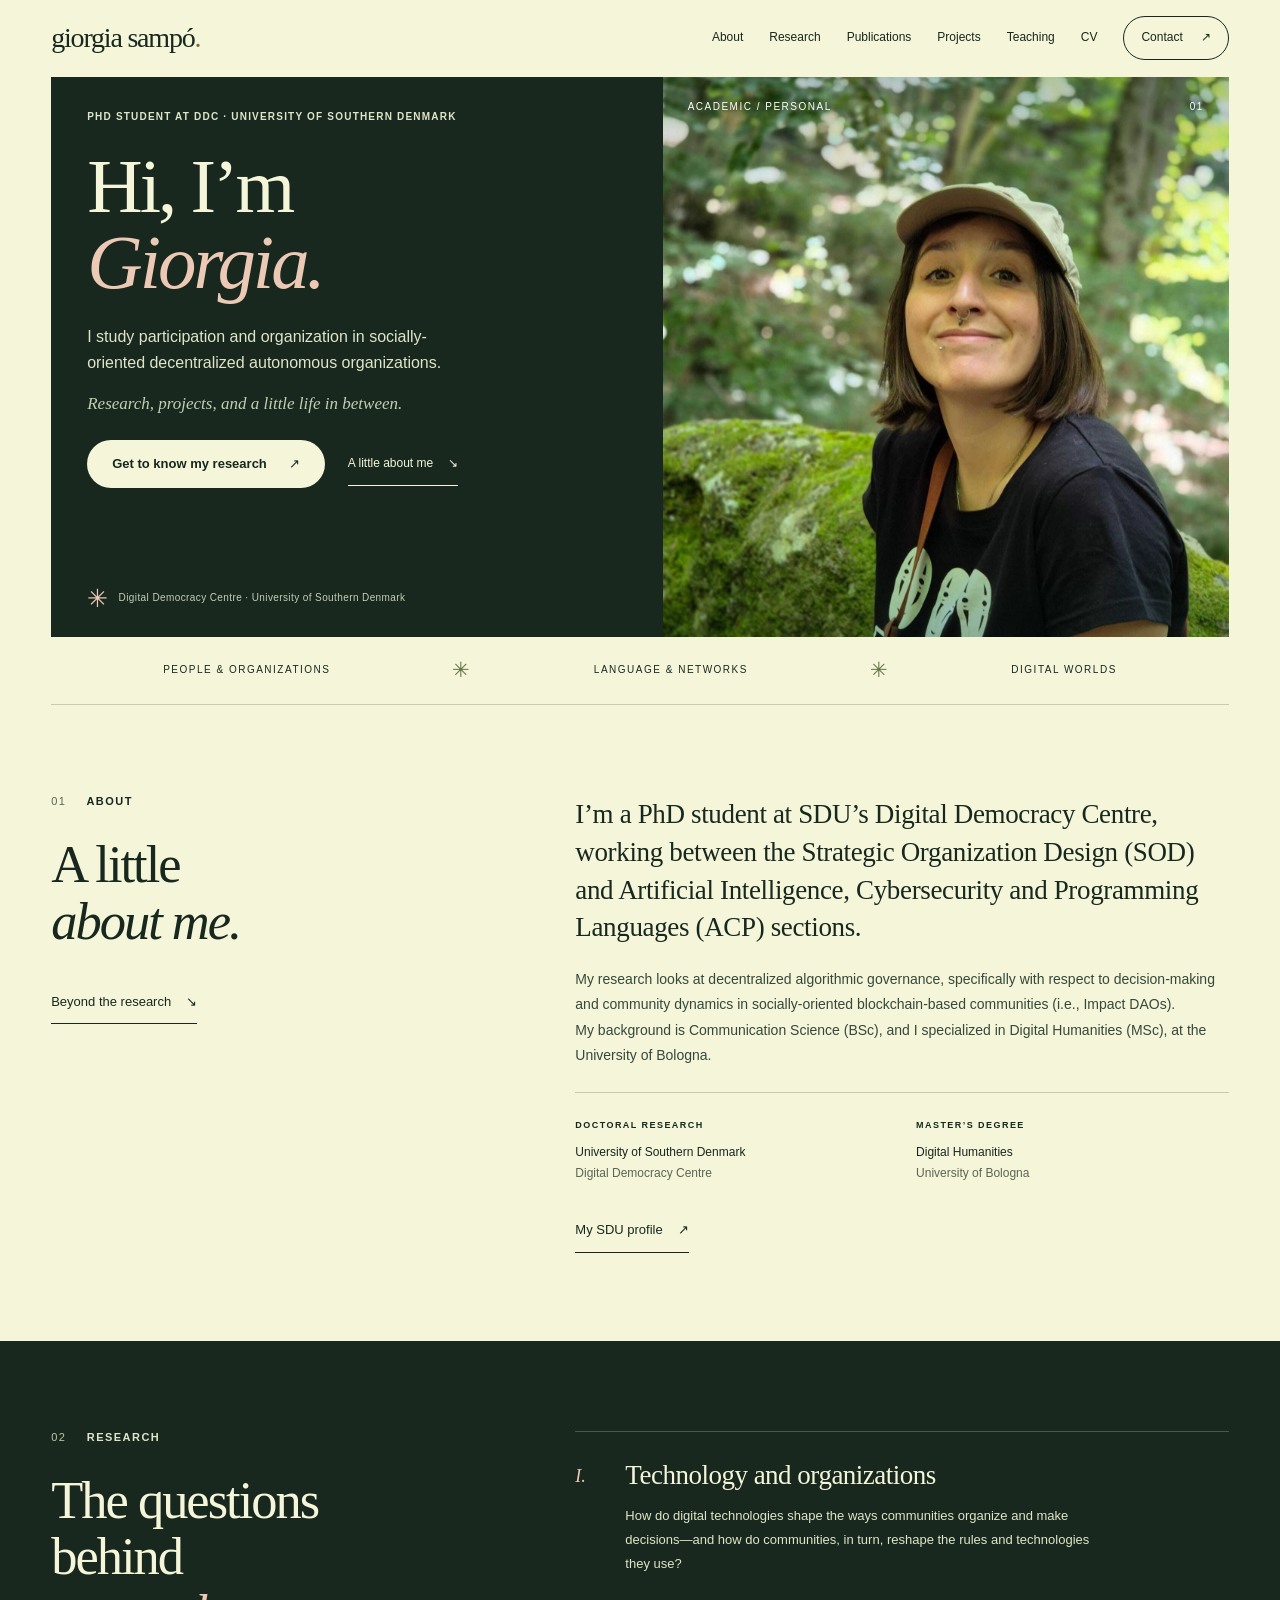
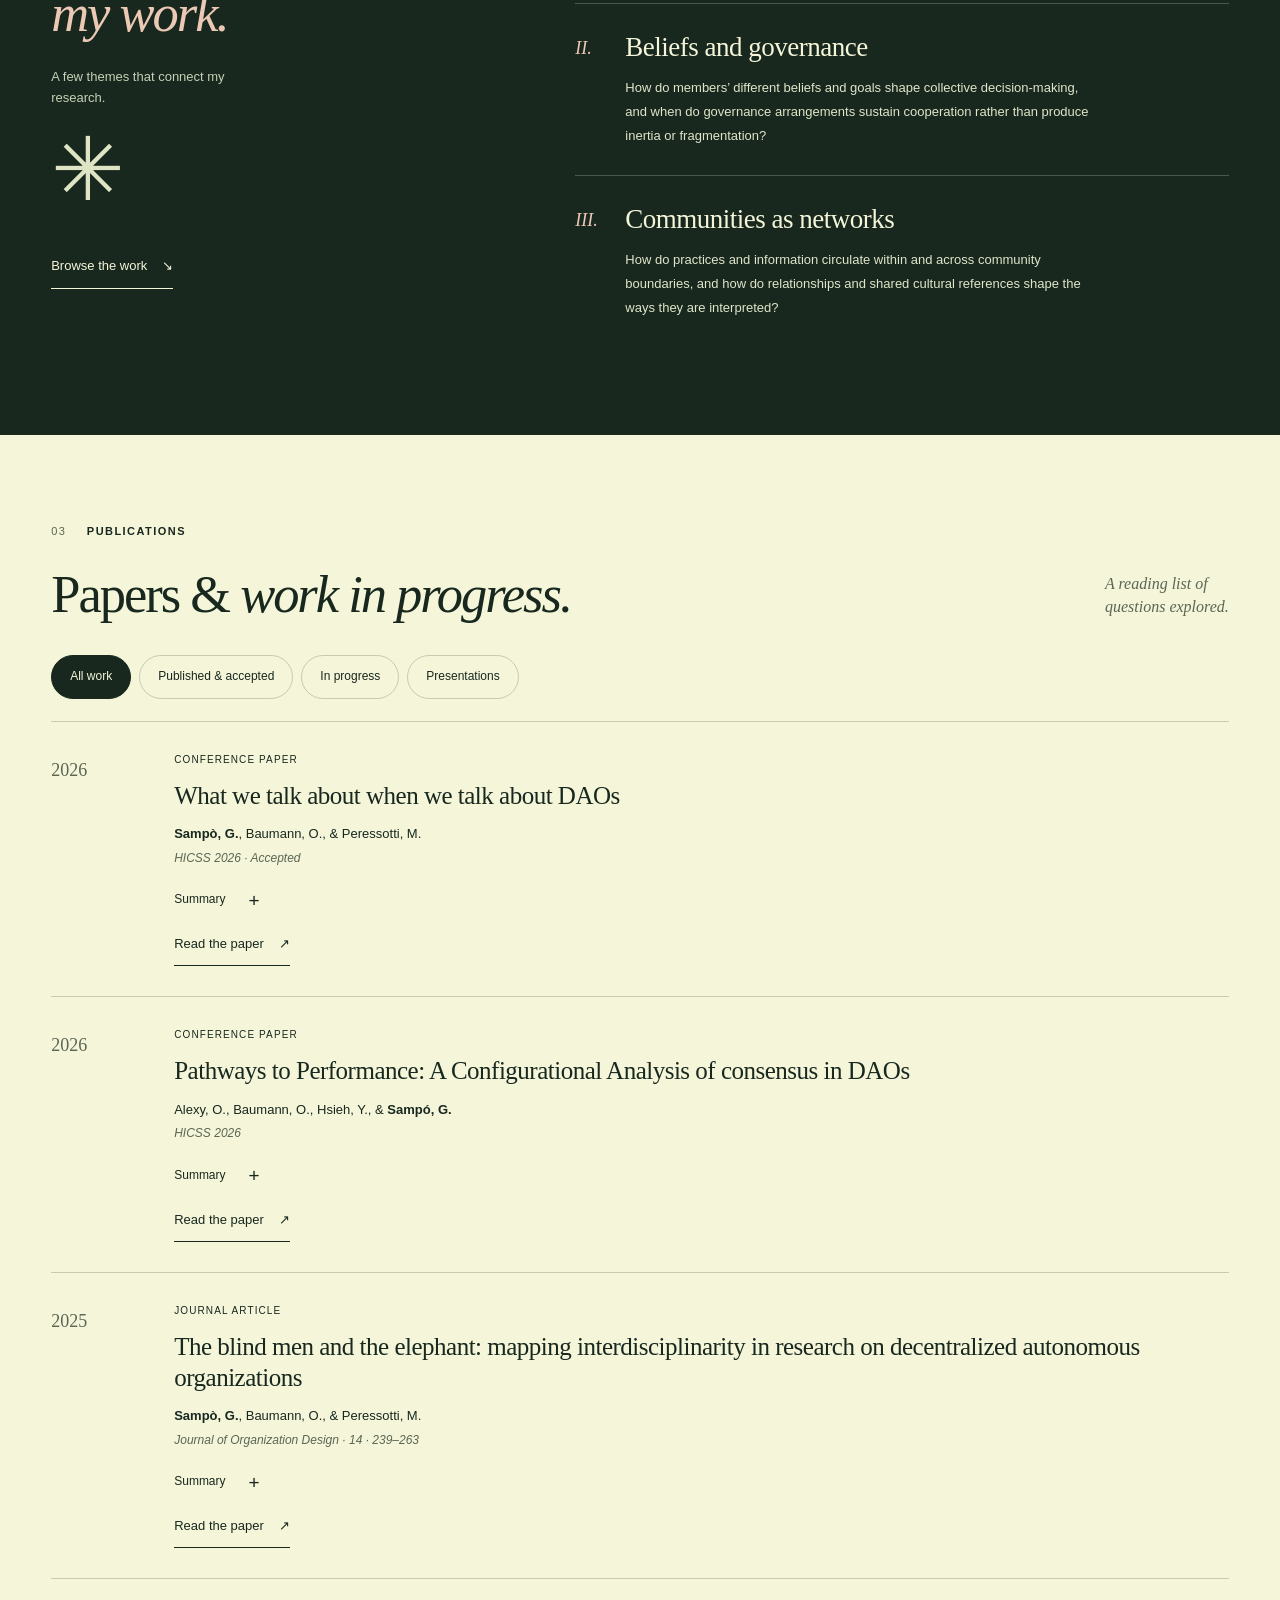
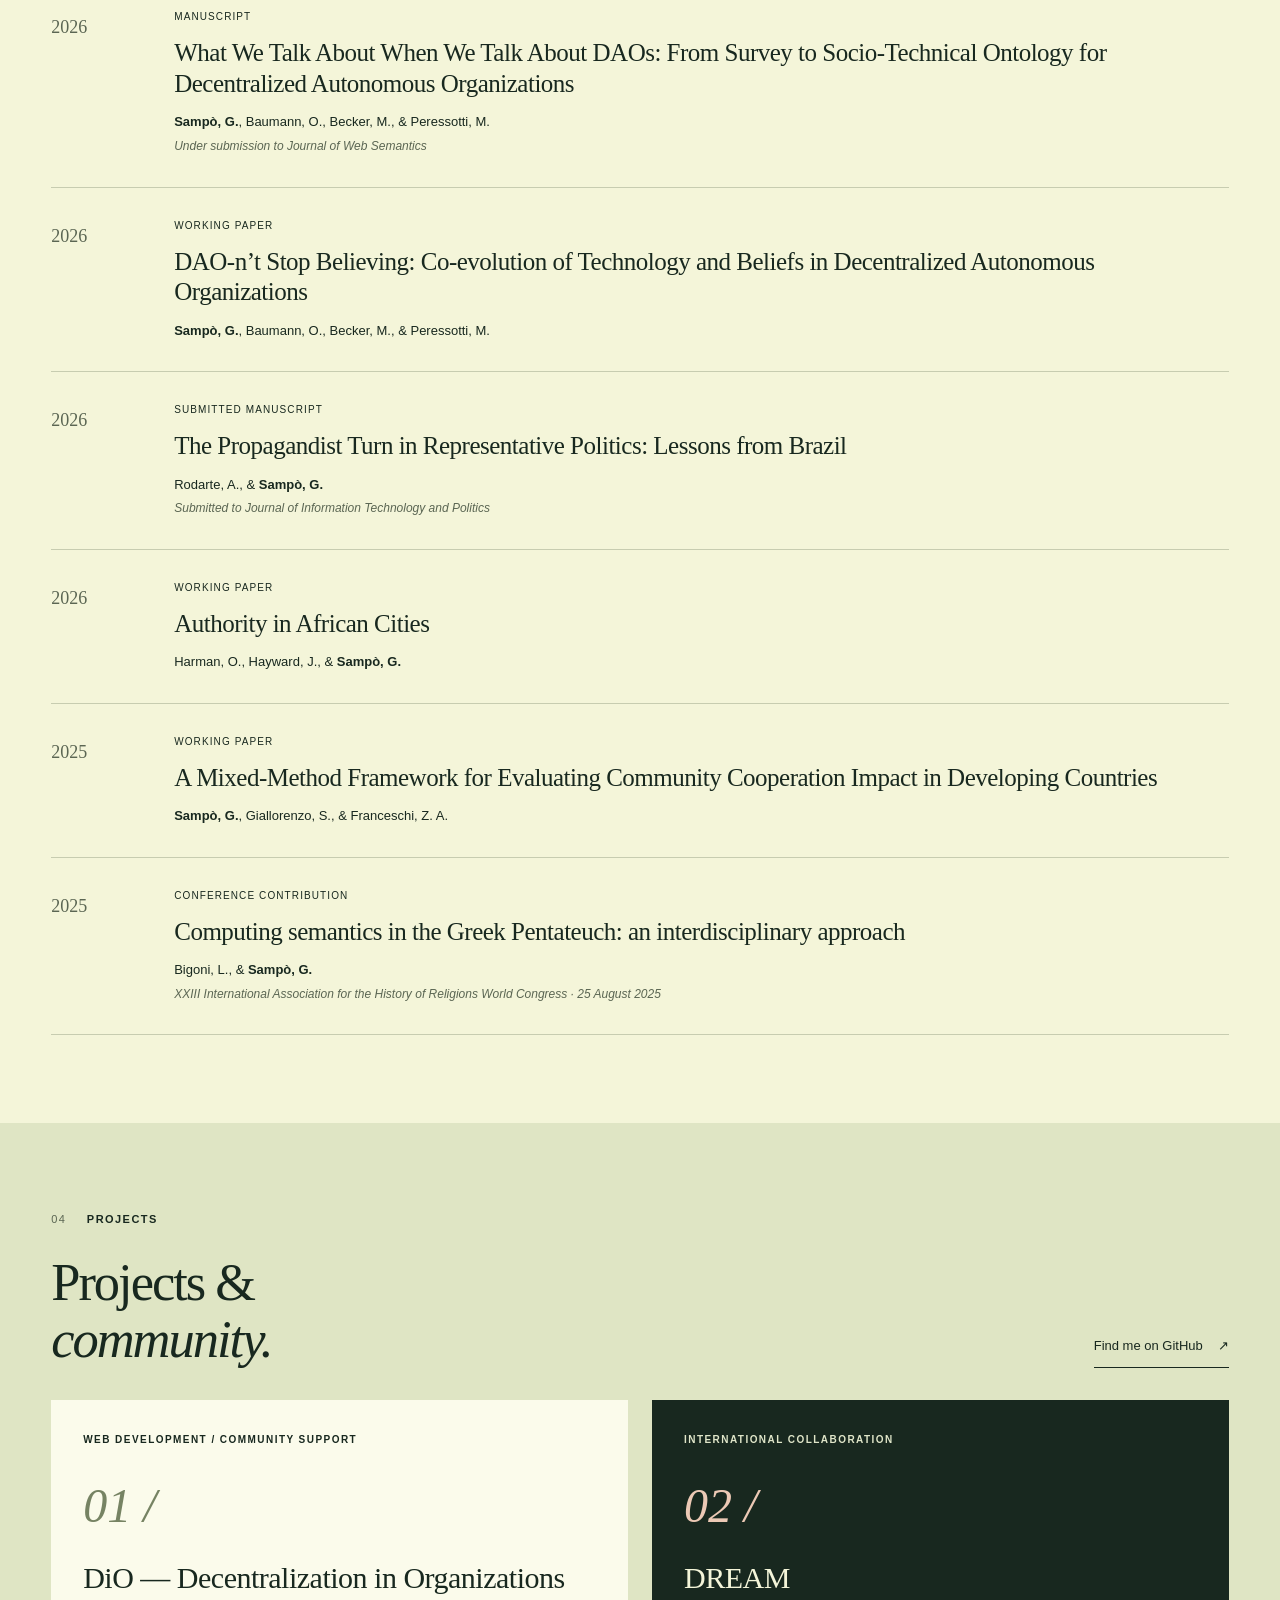
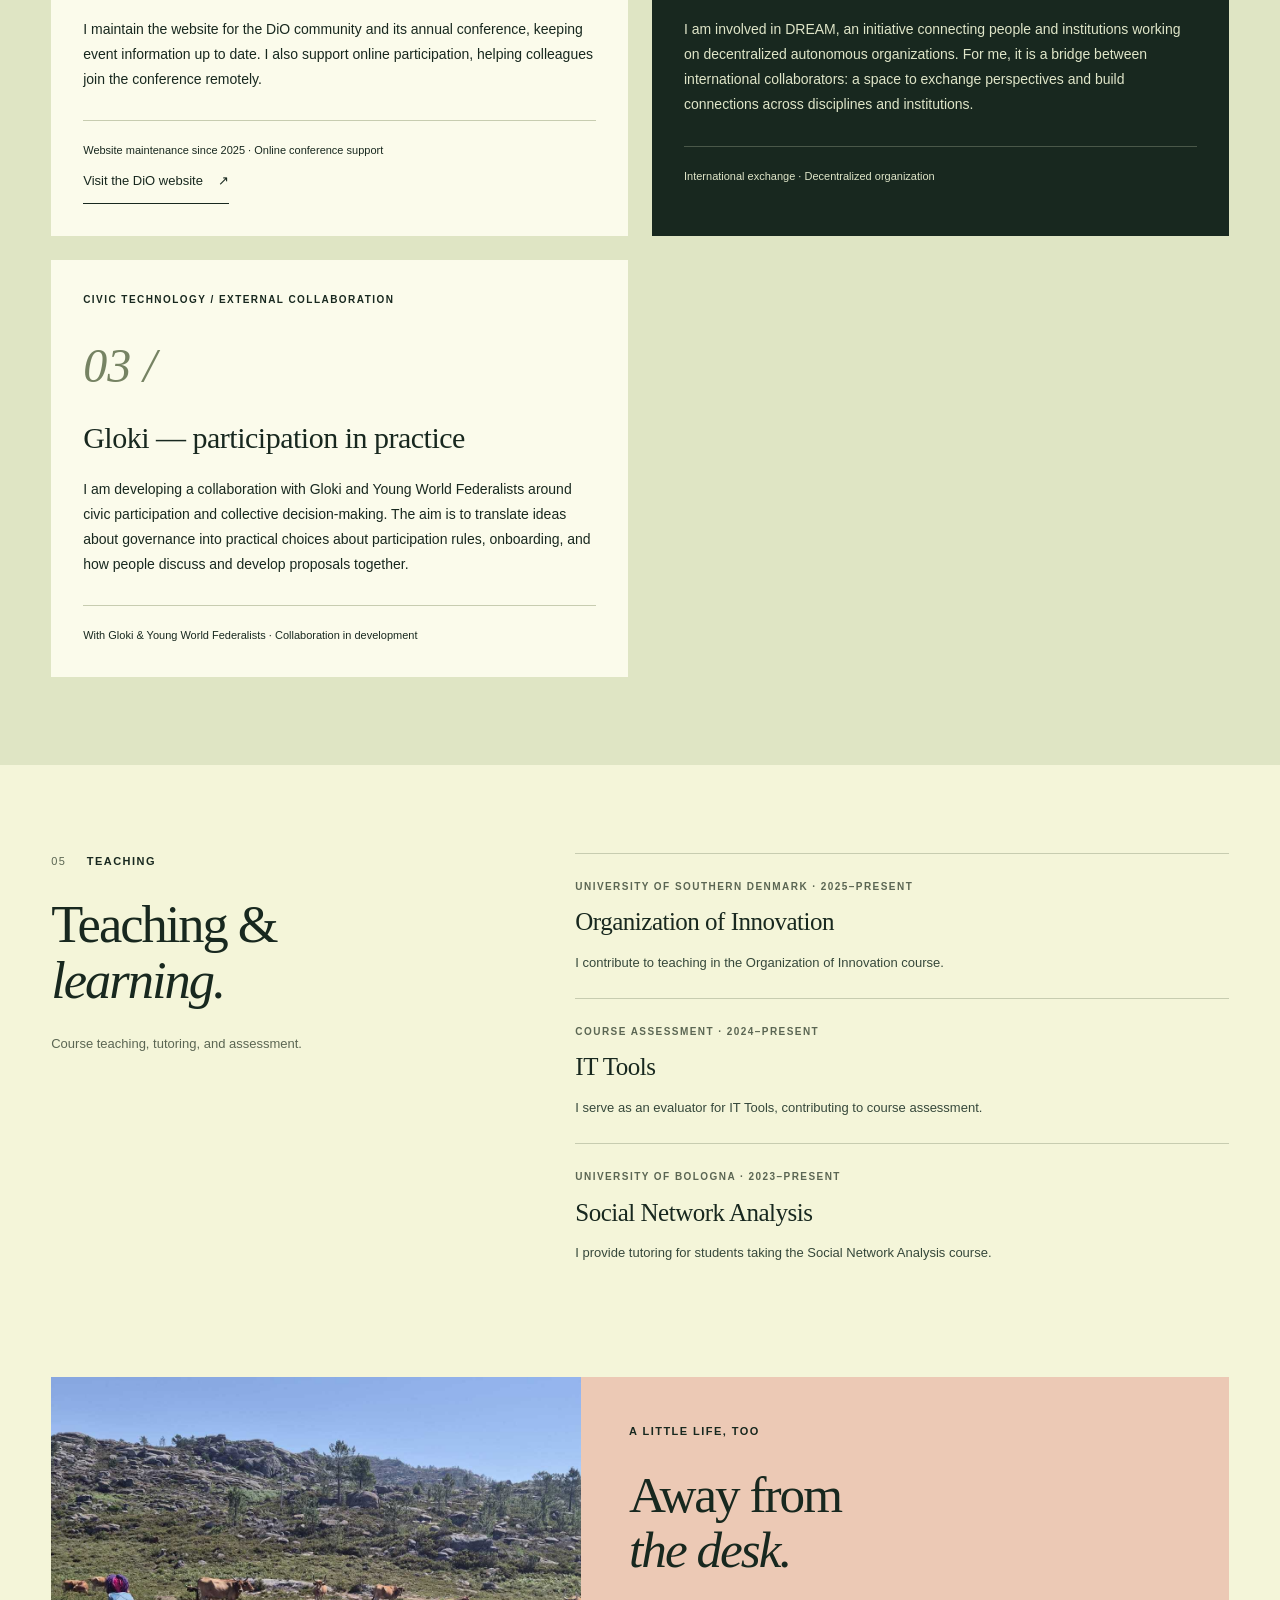
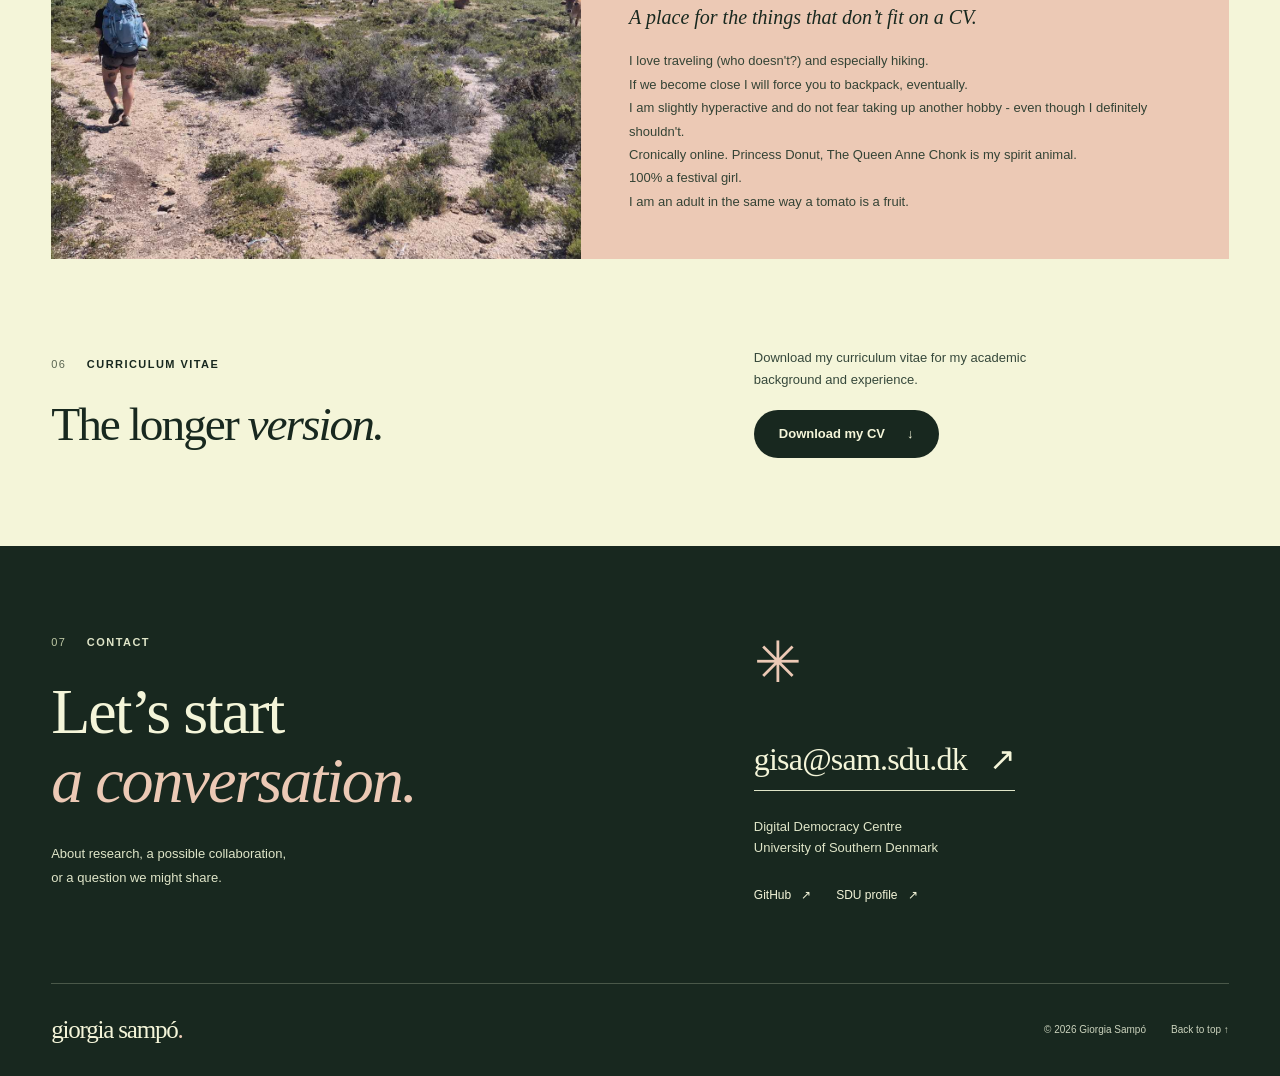
==== commit e9d2b68a: "Moved button" ====
--- a/index.html
+++ b/index.html
@@ -98,6 +98,7 @@
           <h2 id="research-title">The questions<br>behind<br><em>my work.</em></h2>
           <p class="research-intro">A few themes that connect my research.</p>
           <span class="research-flower" aria-hidden="true">✳</span>
+          <a class="text-link light-link" href="#publications">Browse the work <span aria-hidden="true">↘</span></a>
         </div>
         <div class="research-topics">
           <article class="research-topic">
@@ -112,7 +113,6 @@
             <span class="topic-index" aria-hidden="true">III.</span>
             <div><h3>Communities as networks</h3><p>How do practices and information circulate within and across community boundaries, and how do relationships and shared cultural references shape the ways they are interpreted?</p></div>
           </article>
-          <a class="text-link light-link" href="#publications">Browse the work <span aria-hidden="true">↘</span></a>
         </div>
       </div>
     </section>
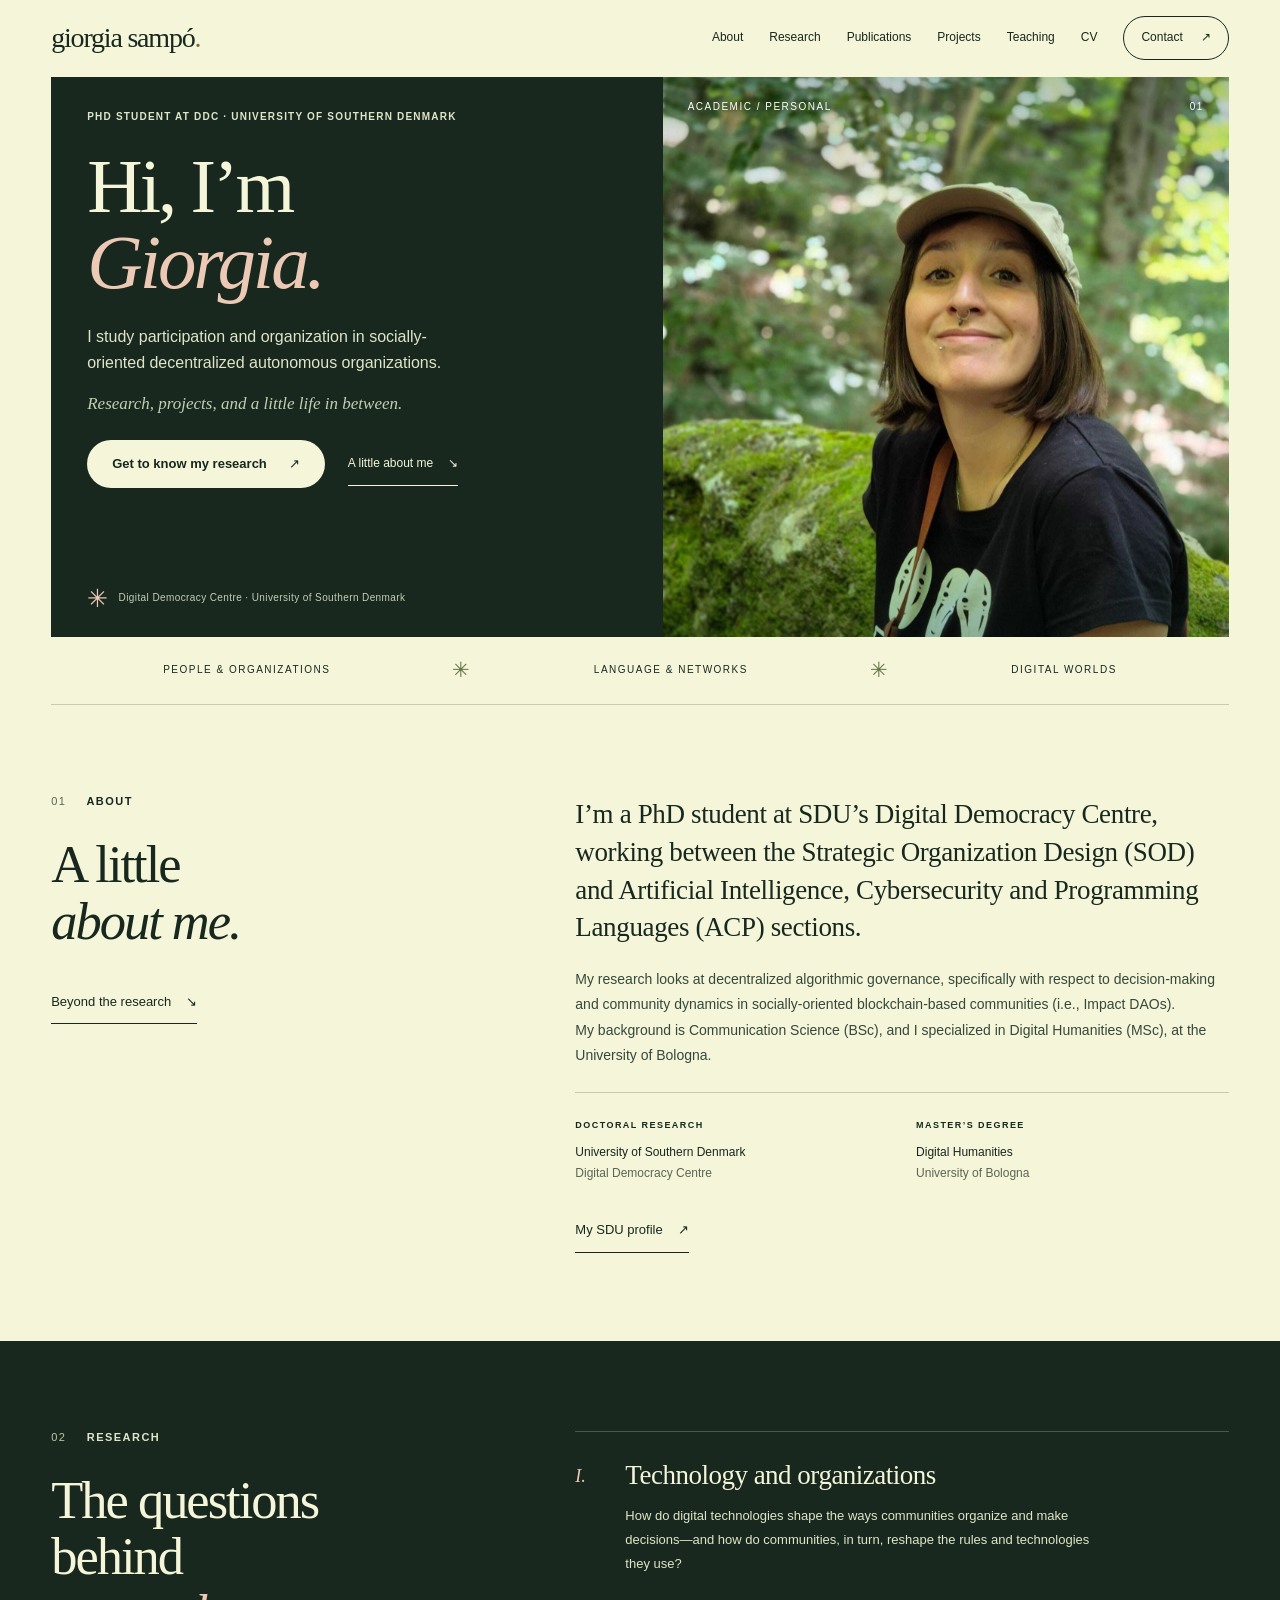
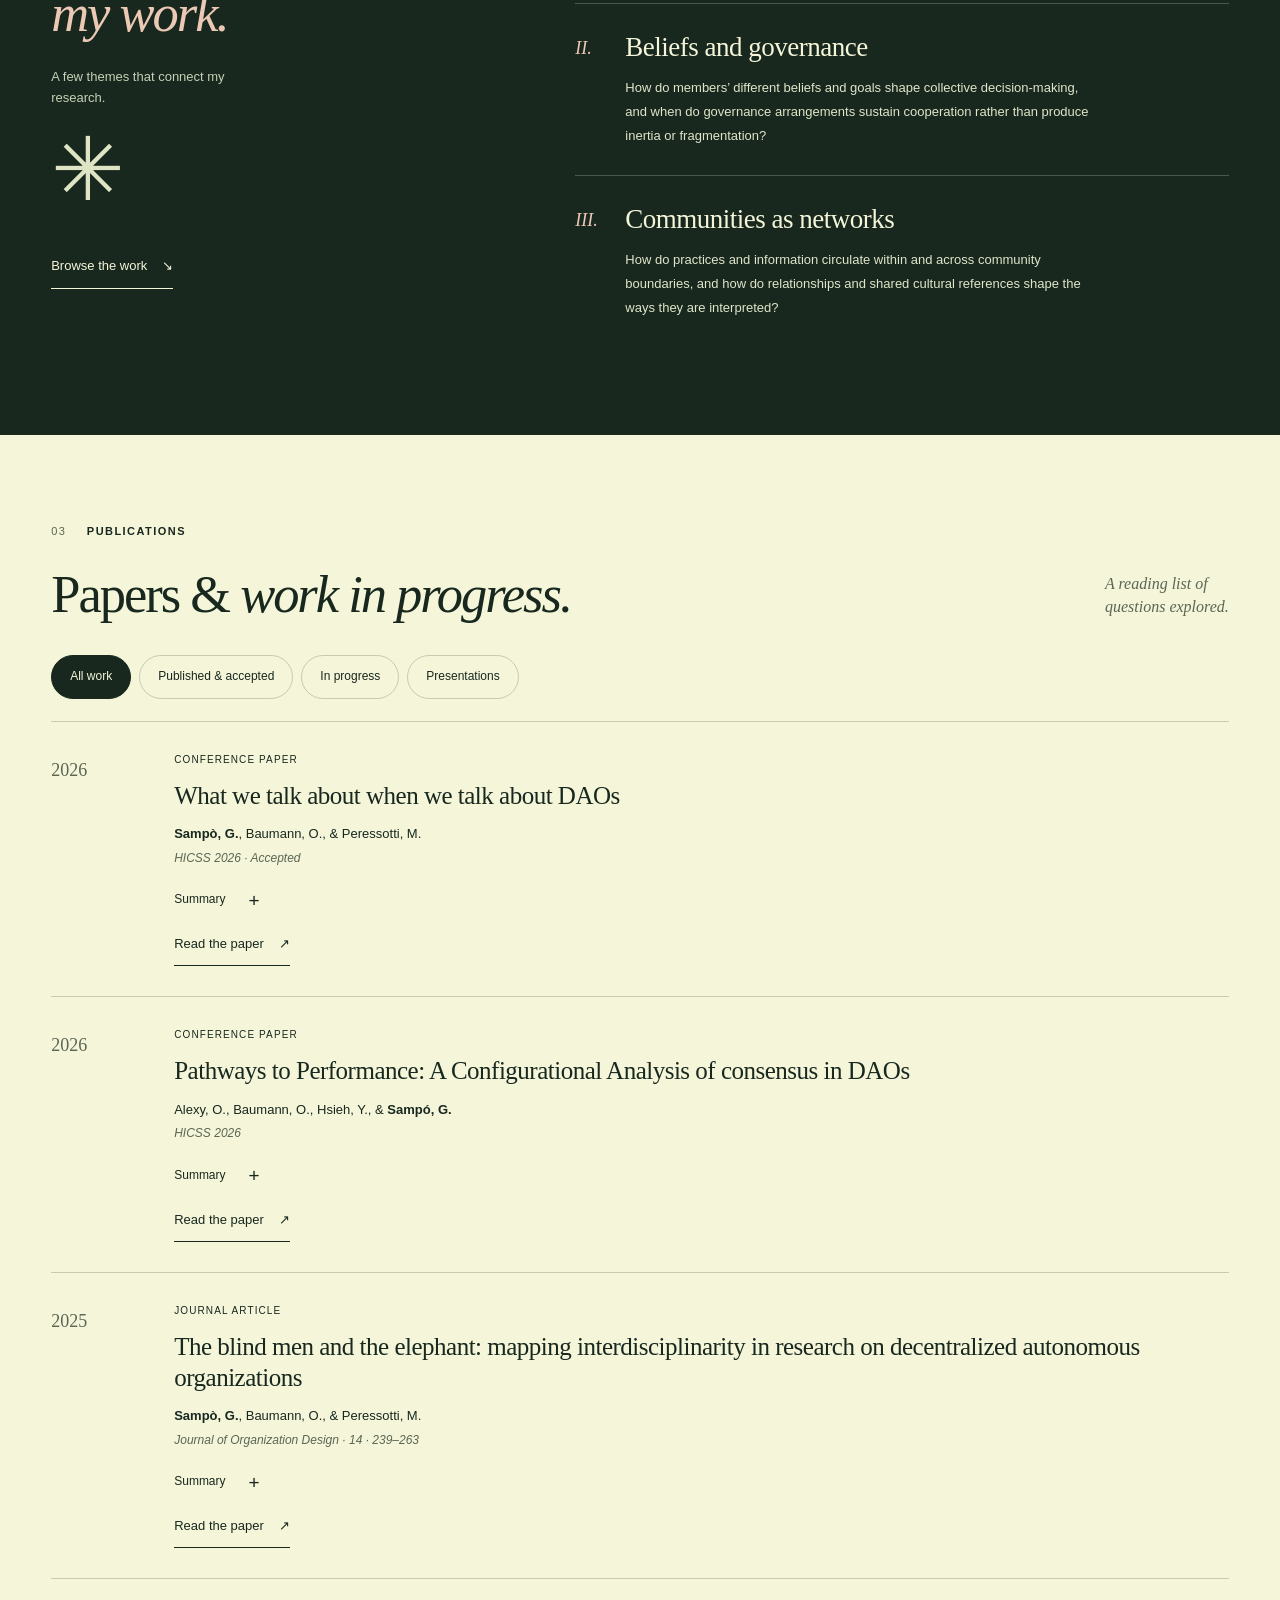
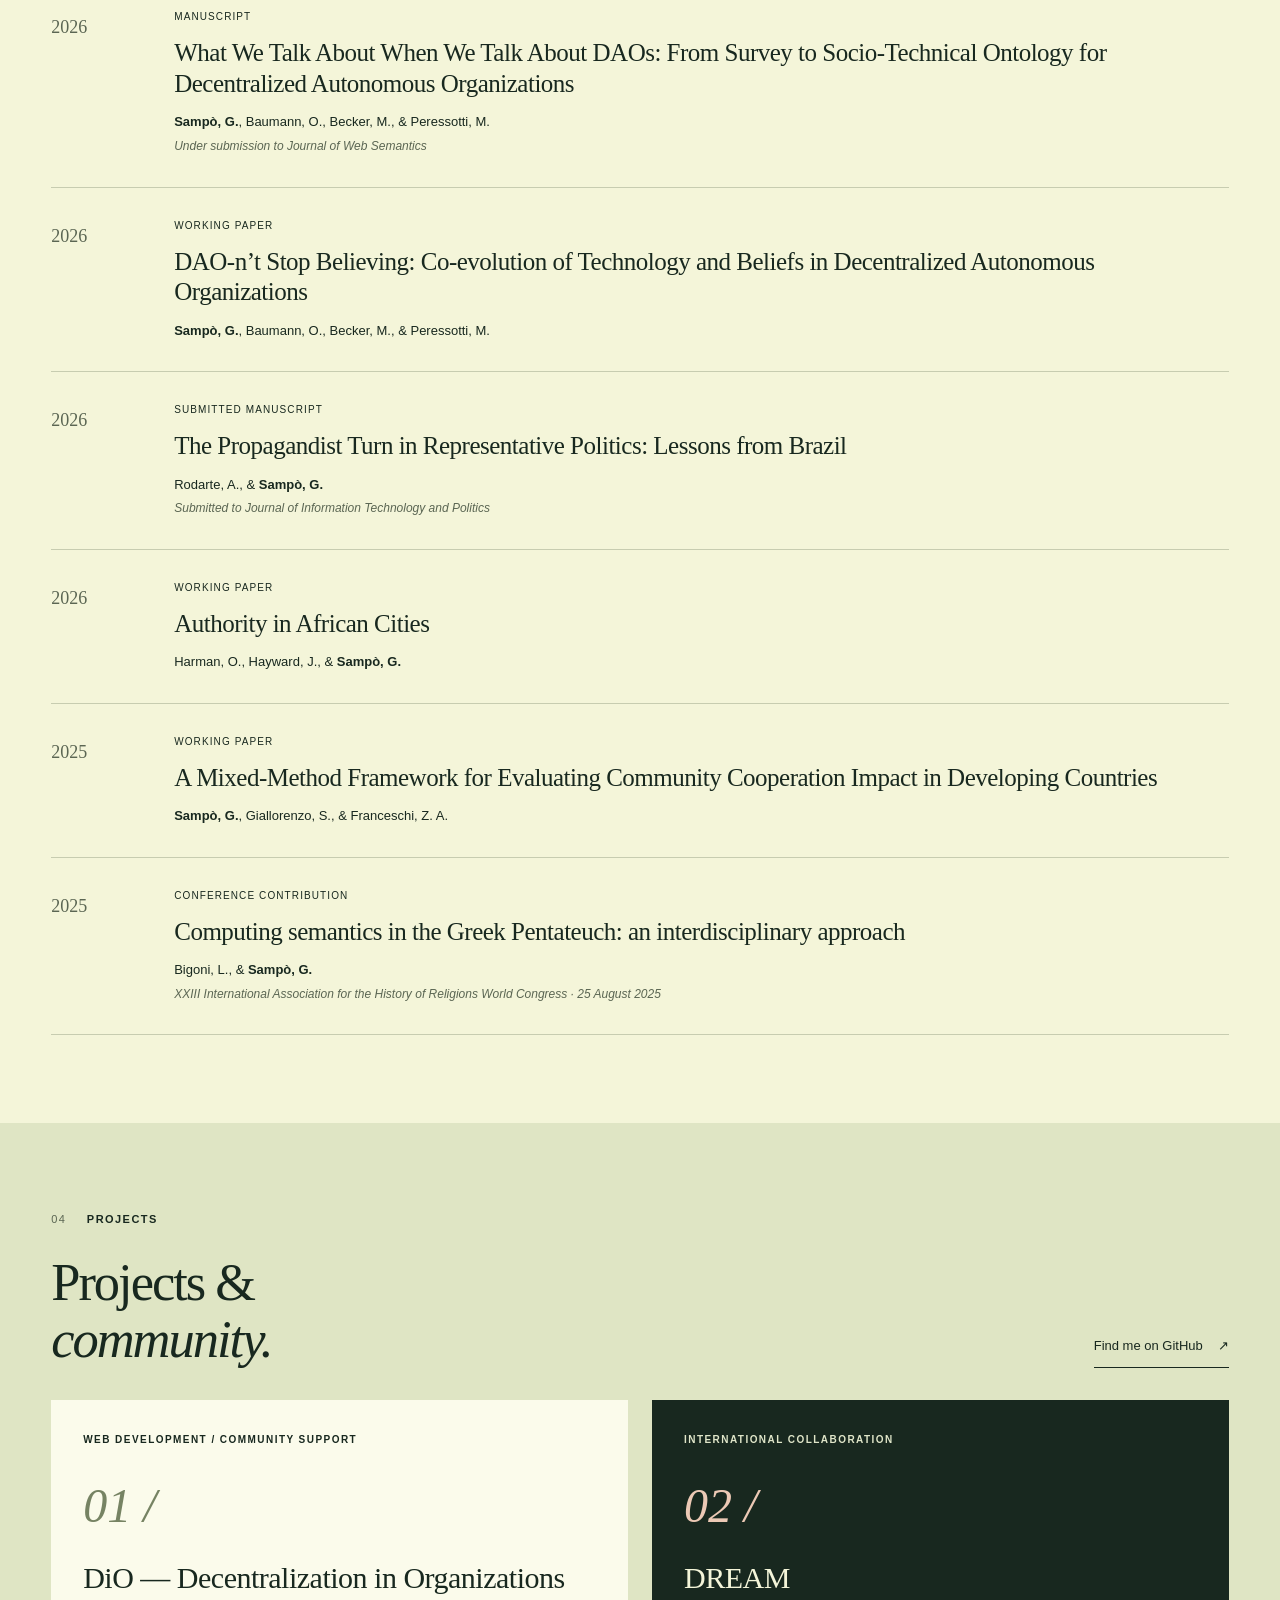
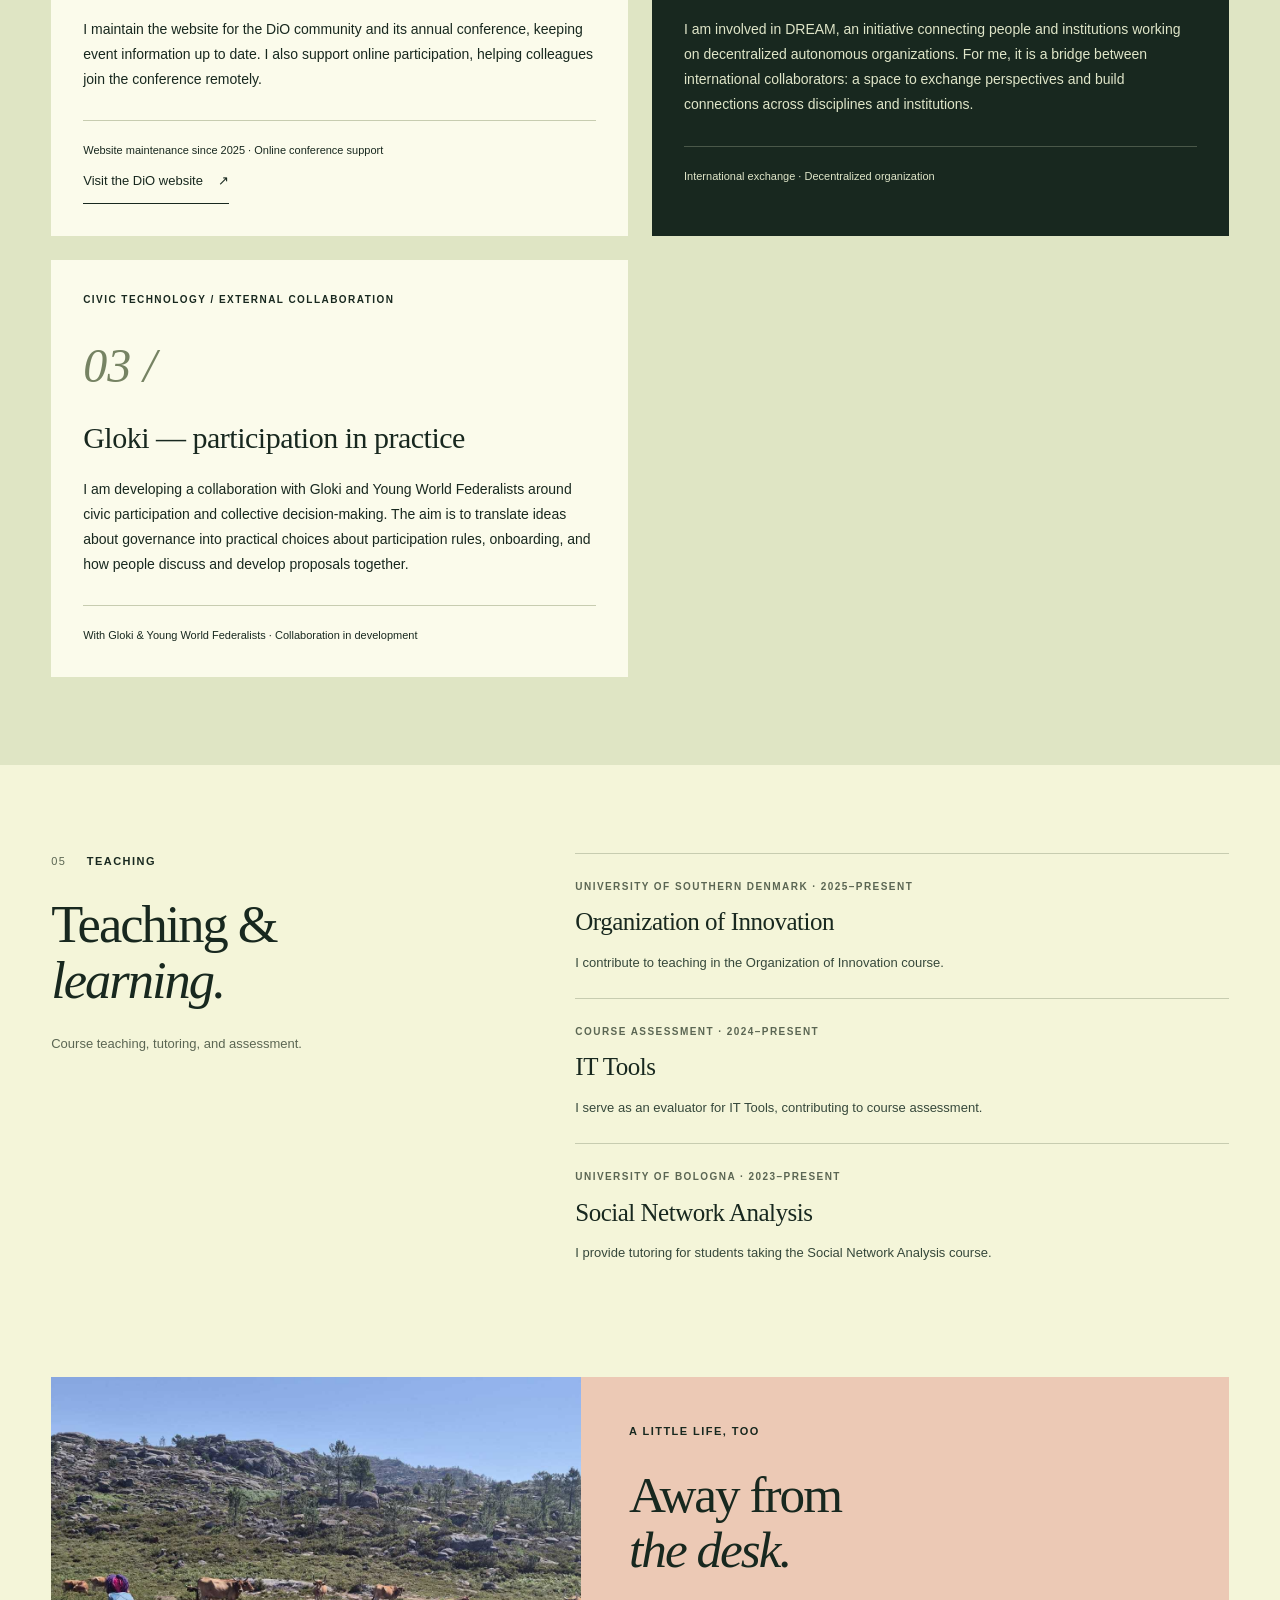
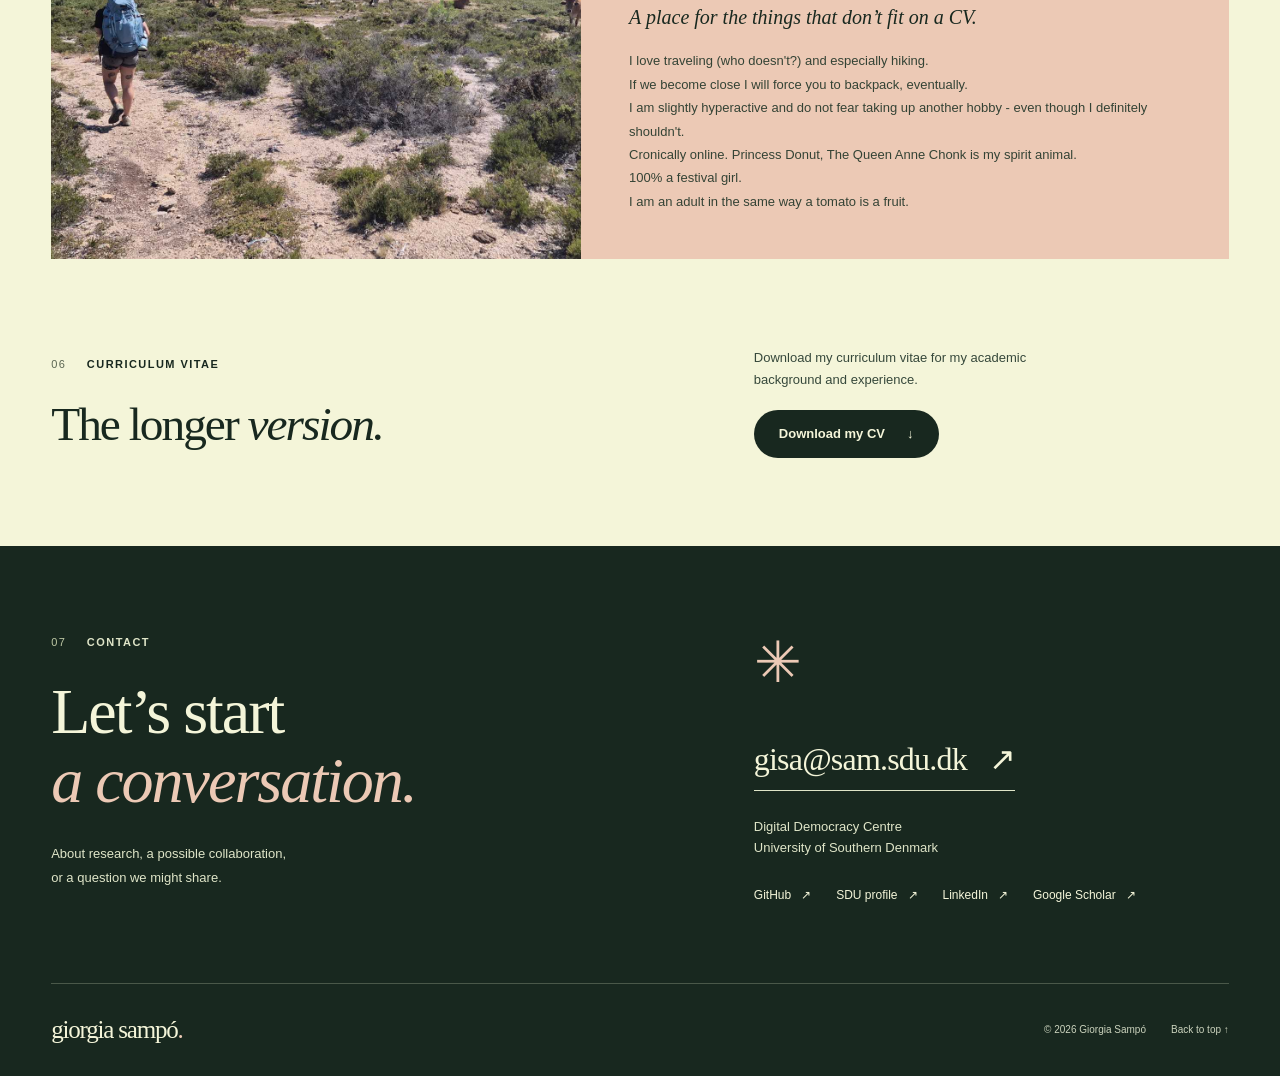
==== commit 95e41a5b: "Websites" ====
--- a/index.html
+++ b/index.html
@@ -260,7 +260,7 @@
         <p class="eyebrow"><span class="section-number">04</span> Projects</p>
         <h2 id="projects-title">Projects &amp;<br><em>community.</em></h2>
       </div>
-      <a class="text-link" href="https://github.com/giorgiasampo">
+      <a class="text-link" target= "_blank" href="https://github.com/giorgiasampo">
         Find me on GitHub <span aria-hidden="true">↗</span>
       </a>
     </div>
@@ -376,11 +376,10 @@
           <a class="email-link" href="mailto:gisa@sam.sdu.dk">gisa@sam.sdu.dk <span aria-hidden="true">↗</span></a>
           <p>Digital Democracy Centre<br>University of Southern Denmark</p>
           <div class="social-links" aria-label="Public profiles">
-            <a href="https://github.com/giorgiasampo">GitHub <span aria-hidden="true">↗</span></a>
-            <a href="https://www.sdu.dk/en/forskning/forskningsenheder/samf/digitaldemocracycentre/people/ddc-members/giorgia">SDU profile <span aria-hidden="true">↗</span></a>
-            <!-- Add your own verified Google Scholar, ORCID, or LinkedIn URLs.
-            <a href="YOUR-PROFILE-URL">Google Scholar ↗</a>
-            -->
+            <a target= "_blank" href="https://github.com/giorgiasampo">GitHub <span aria-hidden="true">↗</span></a>
+            <a target= "_blank" href="https://www.sdu.dk/en/forskning/forskningsenheder/samf/digitaldemocracycentre/people/ddc-members/giorgia">SDU profile <span aria-hidden="true">↗</span></a>
+            <a target= "_blank" href="https://www.linkedin.com/in/giorgia-samp%C3%B2-5bb971143/">LinkedIn <span aria-hidden="true">↗</span></a>
+            <a target= "_blank" href="https://scholar.google.com/citations?user=4T-p4PAAAAAJ&hl=en">Google Scholar <span aria-hidden="true">↗</span></a>
           </div>
         </div>
       </div>
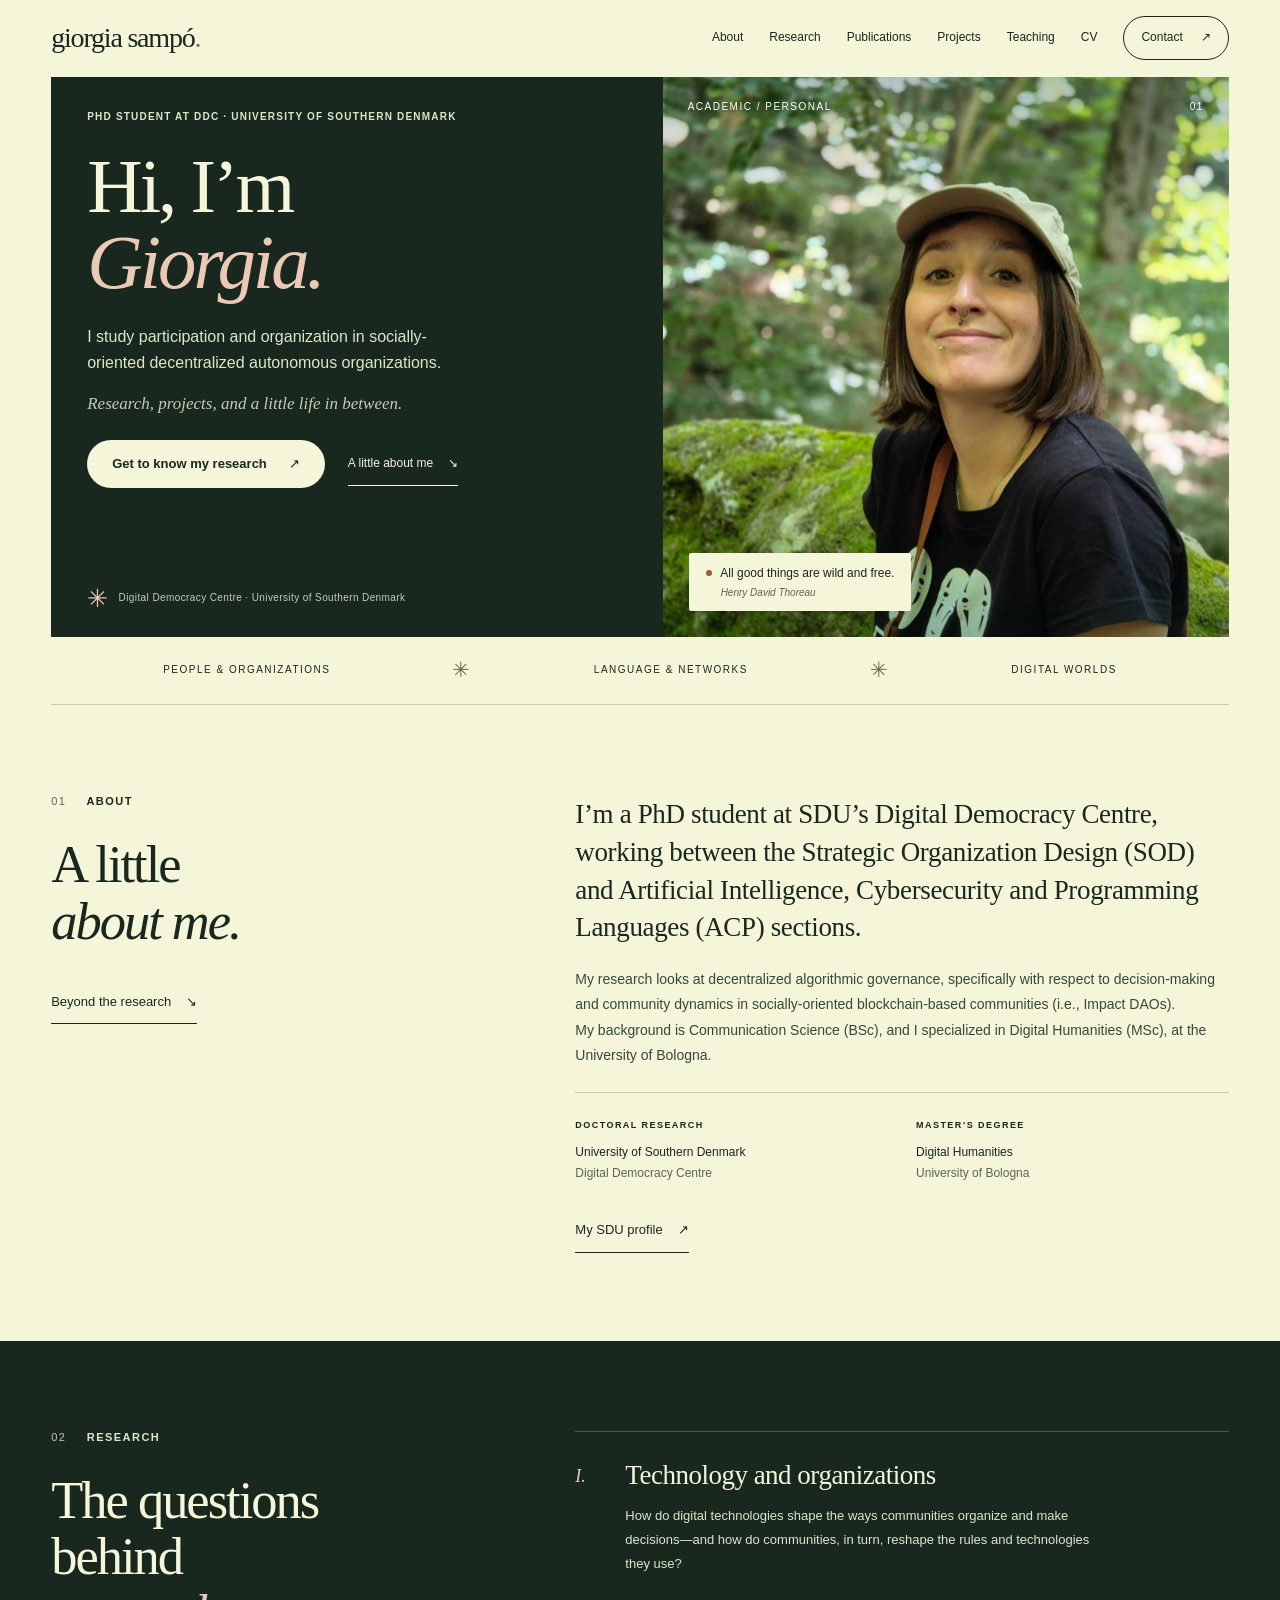
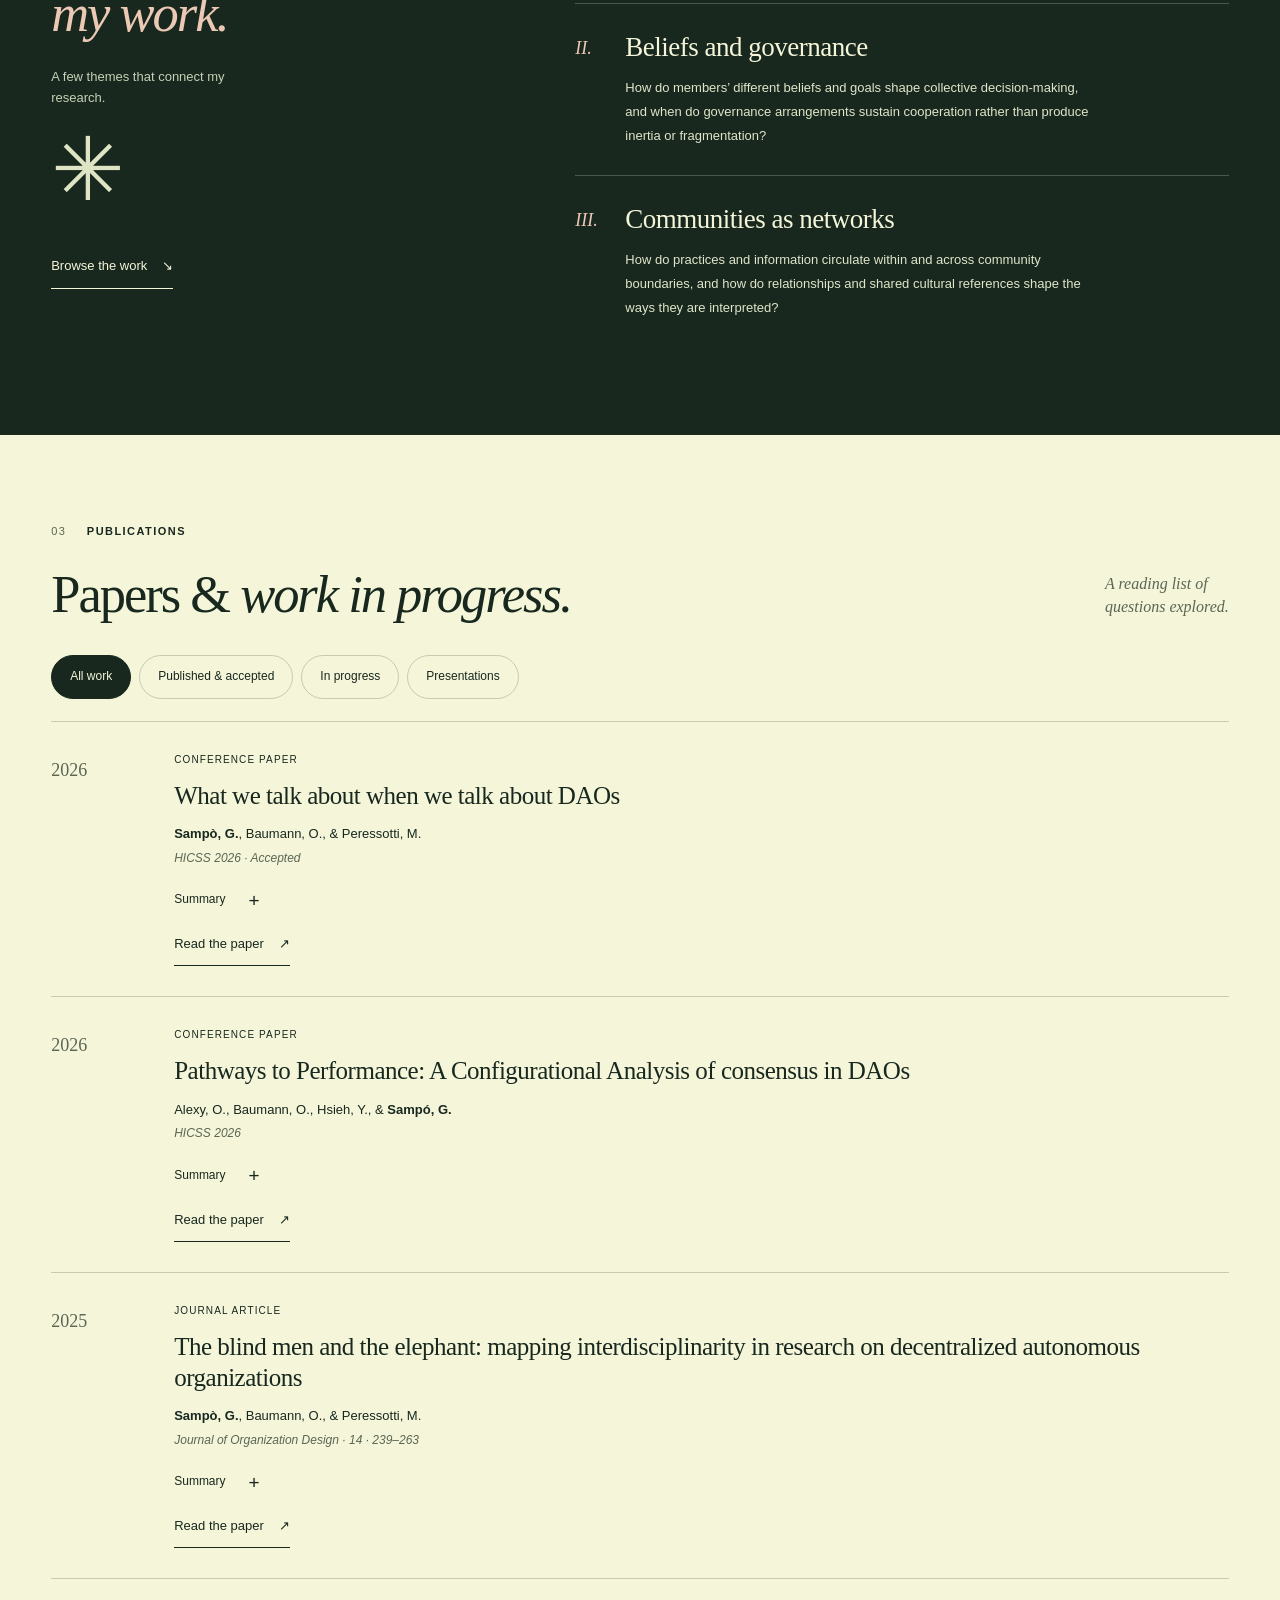
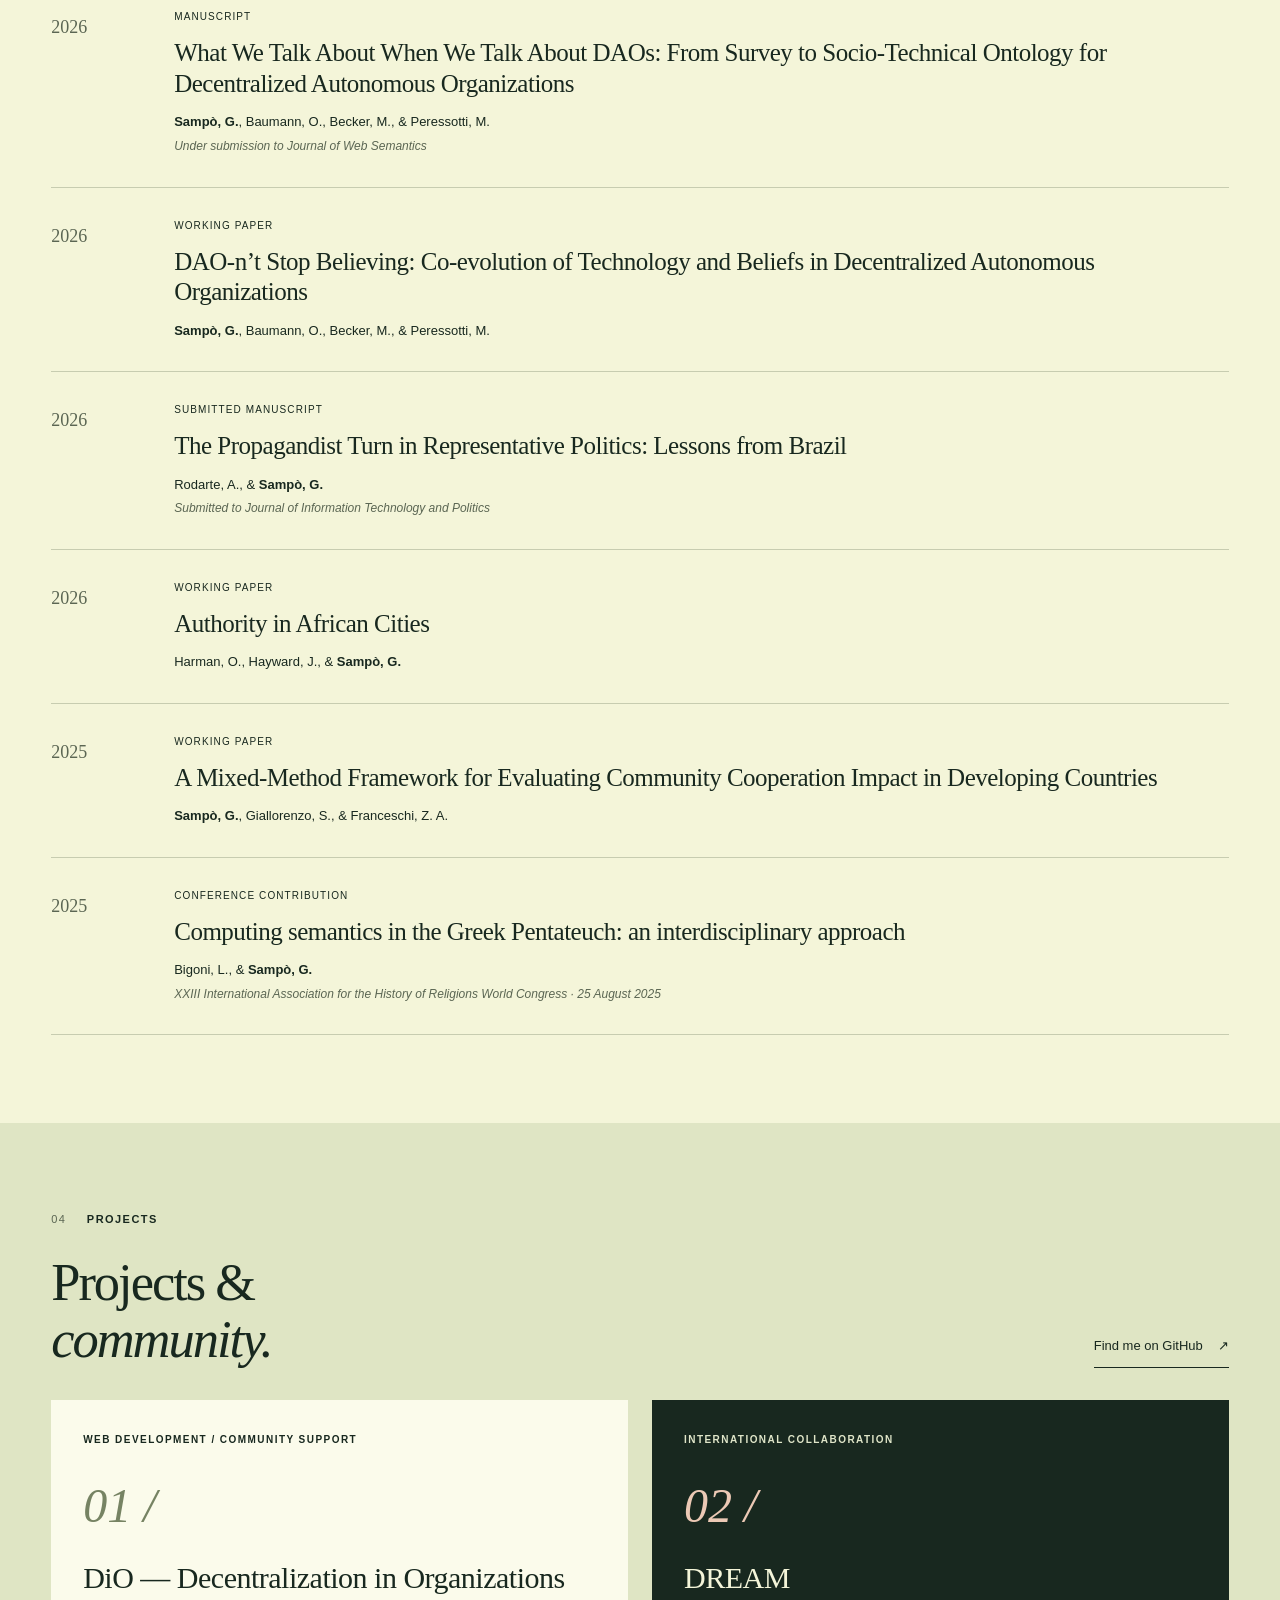
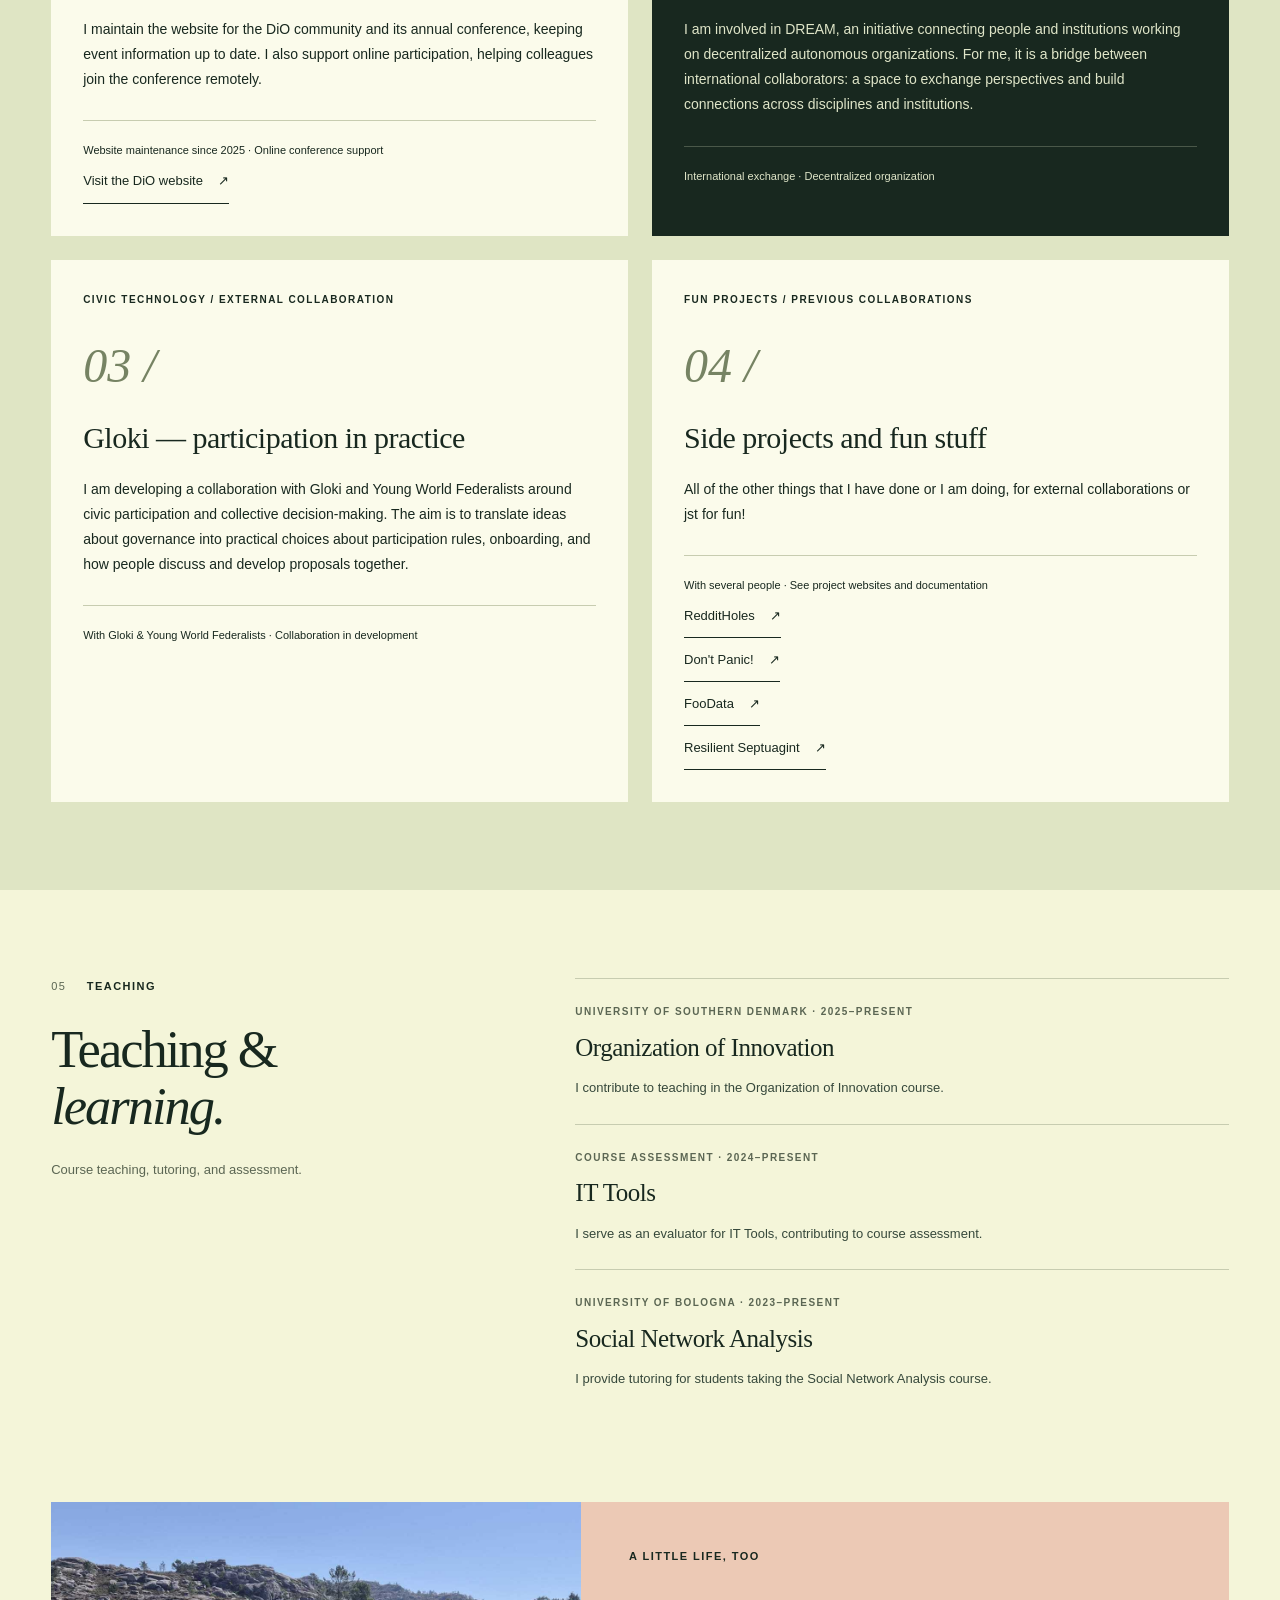
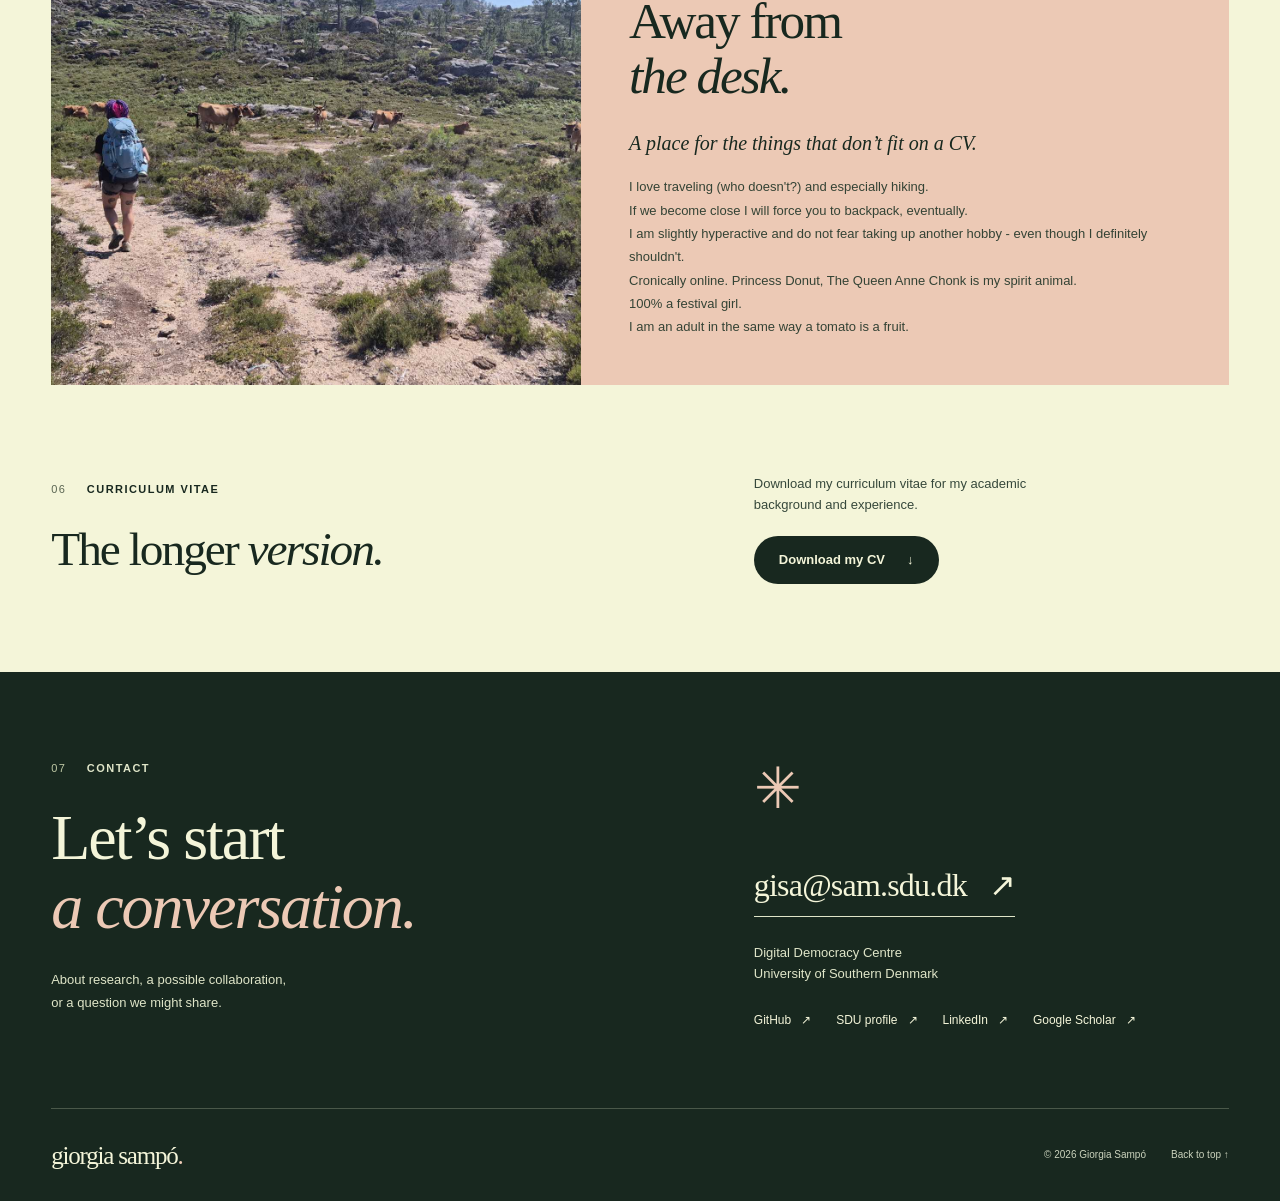
==== commit e7be38c0: "Update links" ====
--- a/index.html
+++ b/index.html
@@ -253,11 +253,11 @@
     <!-- Projects and community.
      Practical contributions, shared initiatives, and external collaborations.
      Retains the existing section ID and project-card classes. -->
-<section id="projects" class="projects-section" aria-labelledby="projects-title">
+<section class="projects-section" aria-labelledby="projects-title">
   <div class="section page-width">
     <div class="section-title-row">
       <div>
-        <p class="eyebrow"><span class="section-number">04</span> Projects</p>
+        <p id="projects" class="eyebrow"><span class="section-number">04</span> Projects</p>
         <h2 id="projects-title">Projects &amp;<br><em>community.</em></h2>
       </div>
       <a class="text-link" target= "_blank" href="https://github.com/giorgiasampo">
@@ -303,6 +303,30 @@
         <p>I am developing a collaboration with Gloki and Young World Federalists around civic participation and collective decision-making. The aim is to translate ideas about governance into practical choices about participation rules, onboarding, and how people discuss and develop proposals together.</p>
         <p class="project-meta">With Gloki &amp; Young World Federalists · Collaboration in development</p>
         <!-- Add a public Gloki project link once confirmed. -->
+      </article>
+
+      <!-- 04 — Side projects -->
+       
+      <article class="project-card project-card-light" aria-labelledby="project-sidequests-title">
+        <div class="project-card-top">
+          <span class="eyebrow">Fun projects / previous collaborations</span>
+        </div>
+        <span class="project-numeral" aria-hidden="true">04 /</span>
+        <h3 id="project-sidequests-title">Side projects and fun stuff</h3>
+        <p>All of the other things that I have done or I am doing, for external collaborations or jst for fun!</p>
+        <p class="project-meta">With several people · See project websites and documentation</p>
+        <a class="text-link" href="https://dbrembilla.github.io/redditholes/">
+          RedditHoles <span aria-hidden="true">↗</span>
+        </a>
+        <a class="text-link" href="https://camillaneri.github.io/Do_not_Panic/index.html">
+          Don't Panic! <span aria-hidden="true">↗</span>
+        </a>
+        <a class="text-link" href="https://giorgiasampo.github.io/Foodata/">
+          FooData <span aria-hidden="true">↗</span>
+        </a>
+        <a class="text-link" href="https://site.unibo.it/resilient-lxx/en">
+          Resilient Septuagint<span aria-hidden="true">↗</span>
+        </a>
       </article>
 
     </div>
--- a/style.css
+++ b/style.css
@@ -86,7 +86,7 @@
 .hero-portrait > img { height: 100%; object-fit: cover; object-position: 50% 50%; position: absolute; inset: 0; }
 .hero-portrait::after { content: ''; position: absolute; inset: 0; pointer-events: none; background: linear-gradient(180deg, rgba(0,20,15,.25) 0%, transparent 28%, transparent 70%, rgba(0,20,15,.25) 100%); }
 .portrait-topline { position: absolute; z-index: 1; left: 25px; right: 25px; top: 22px; color: #fffef2; display: flex; justify-content: space-between; font-size: 10px; text-transform: uppercase; letter-spacing: 1.5px; text-shadow: 0 1px 6px #17241c; }
-.portrait-note { position: absolute; z-index: 2; bottom: 26px; left: 26px; right: 26px; width: fit-content; background: var(--paper); color: var(--ink); border-radius: 2px; padding: 12px 17px 11px; font-size: 12px; line-height: 1.4; box-shadow: 0 4px 20px #10201b26; }
+.portrait-note { position: absolute; z-index: 4; bottom: 26px; left: 26px; right: 26px; width: fit-content; background: var(--paper); color: var(--ink); border-radius: 2px; padding: 12px 17px 11px; font-size: 12px; line-height: 1.4; box-shadow: 0 4px 20px #10201b26; }
 .portrait-note-dot { display: inline-block; width: 6px; height: 6px; border-radius: 50%; background: #916337; margin: 0 6px 1px 0; }
 .portrait-note-small { display: block; margin-top: 4px; font-size: 10px; color: var(--muted); padding-left: 15px; }
 .intro-ribbon { min-height: 68px; display: flex; flex-wrap: wrap; justify-content: space-evenly; align-items: center; gap: 10px; border-bottom: 1px solid var(--line); font-size: 10px; letter-spacing: 1.5px; text-transform: uppercase; }
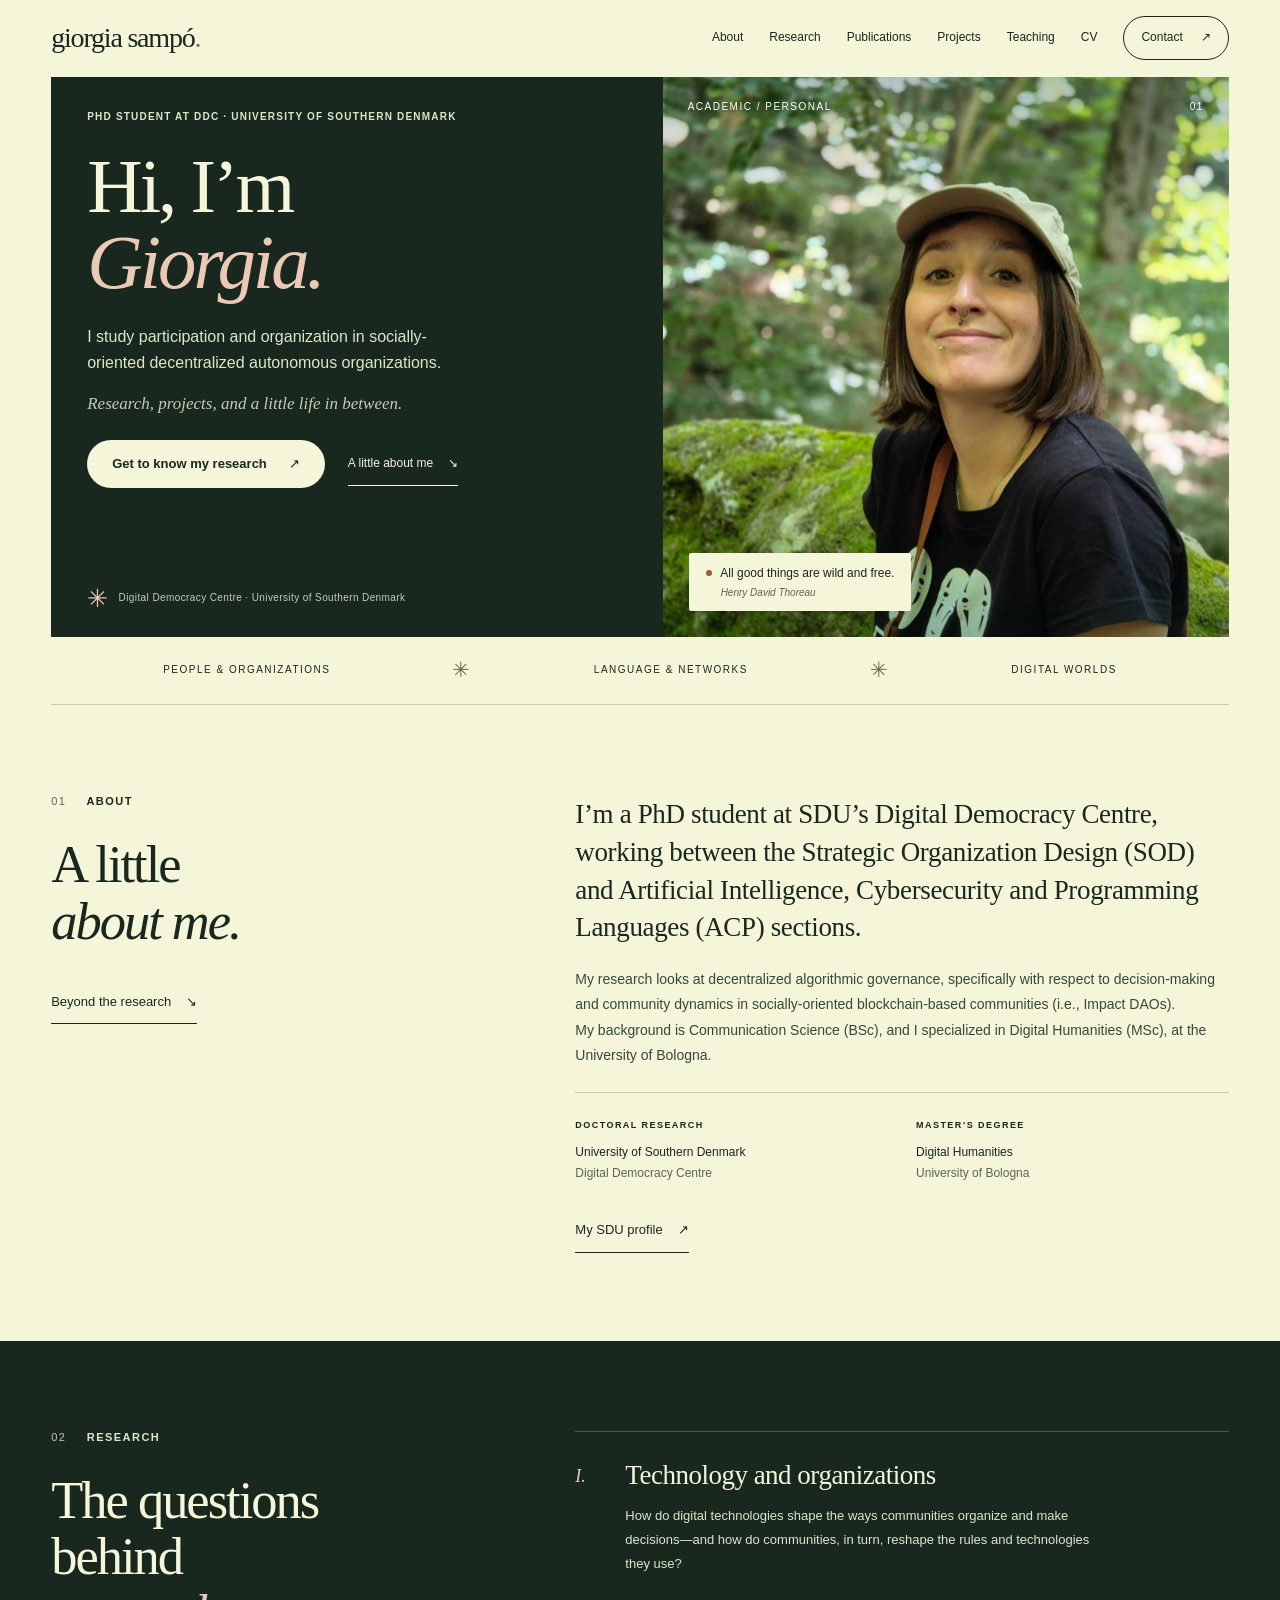
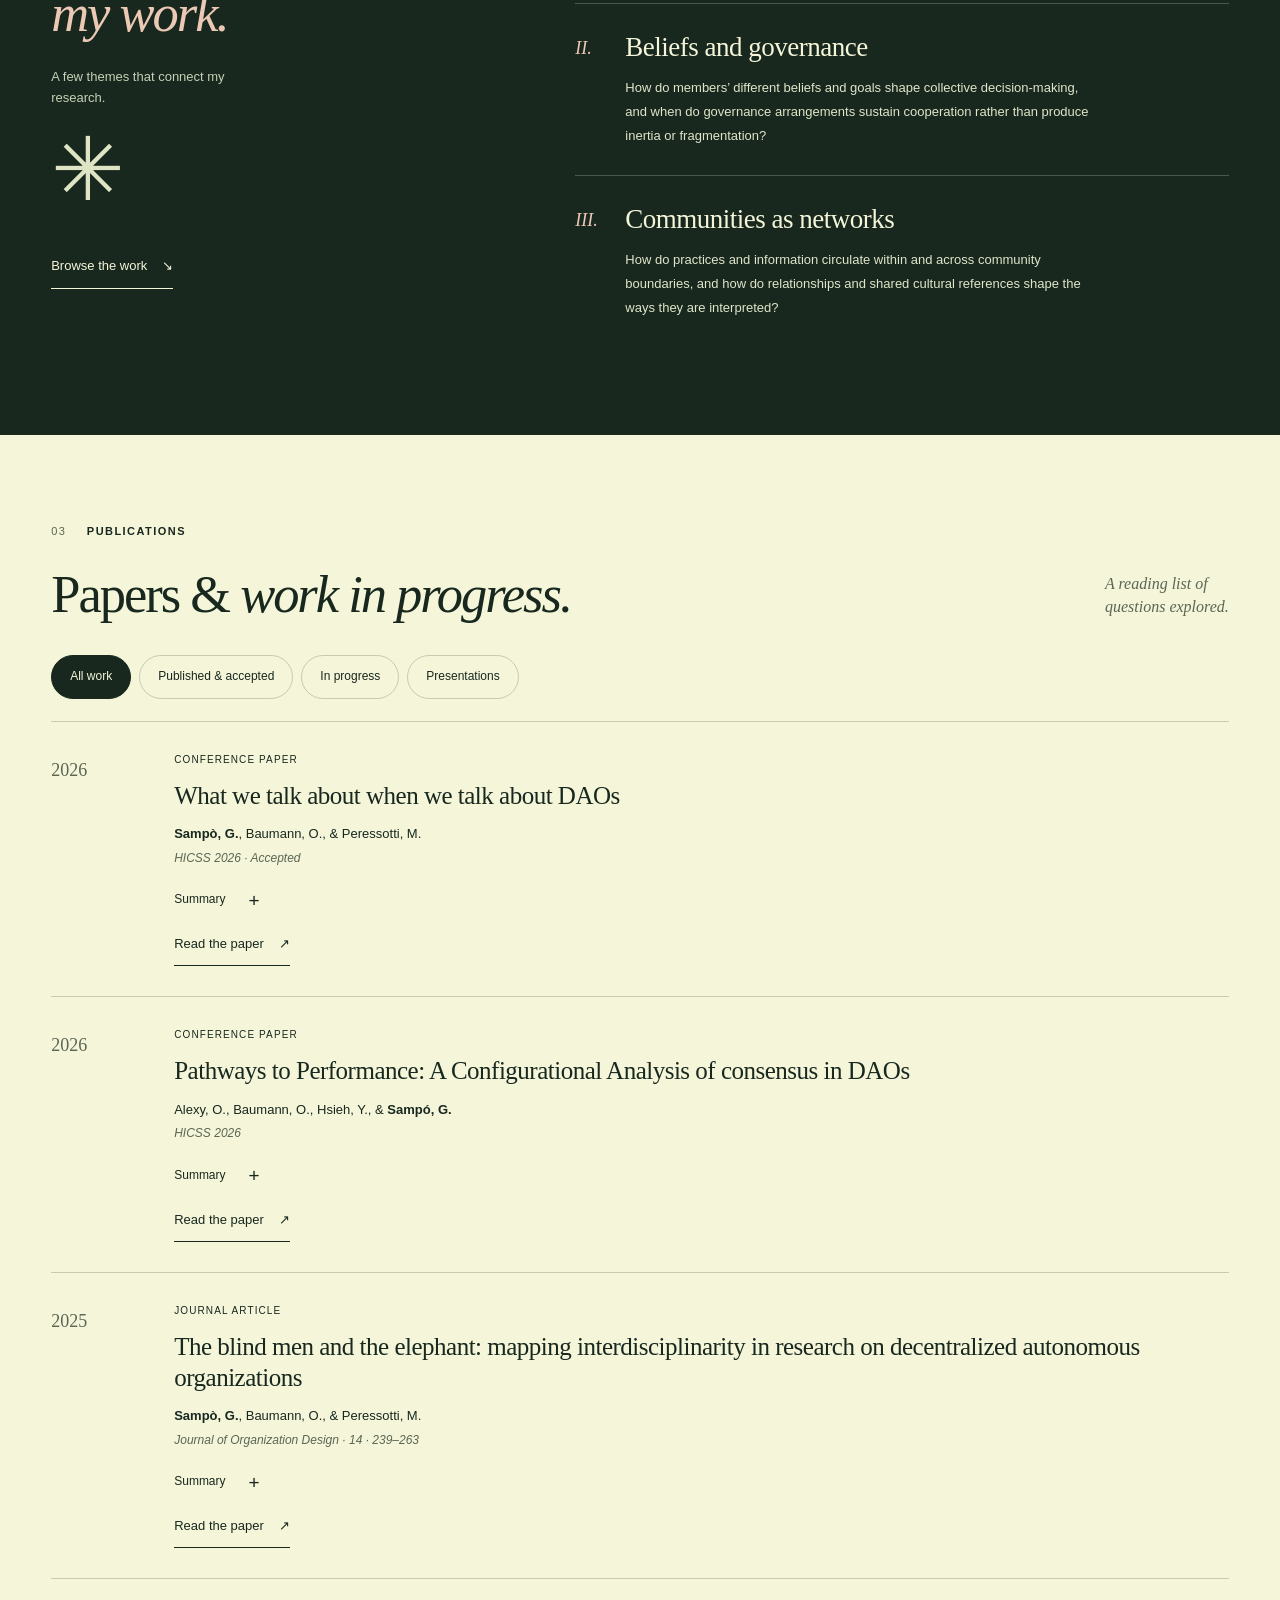
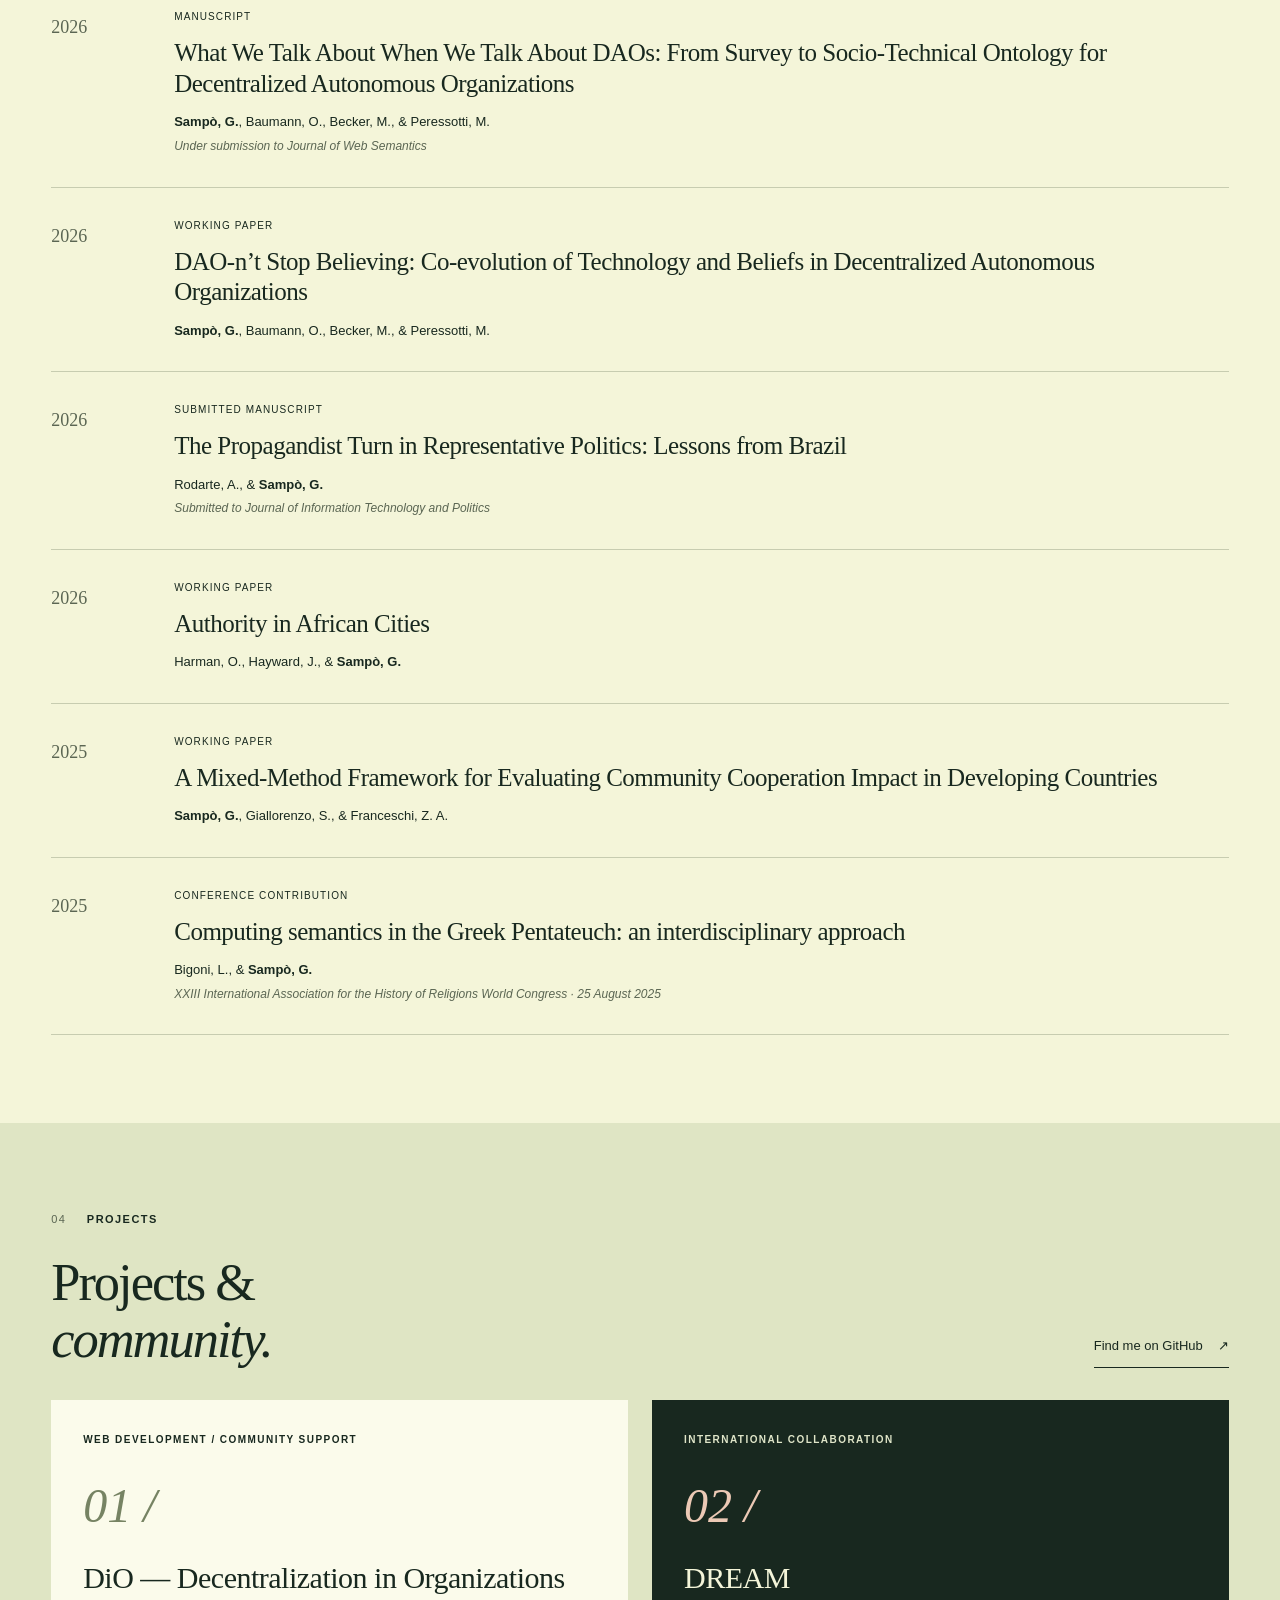
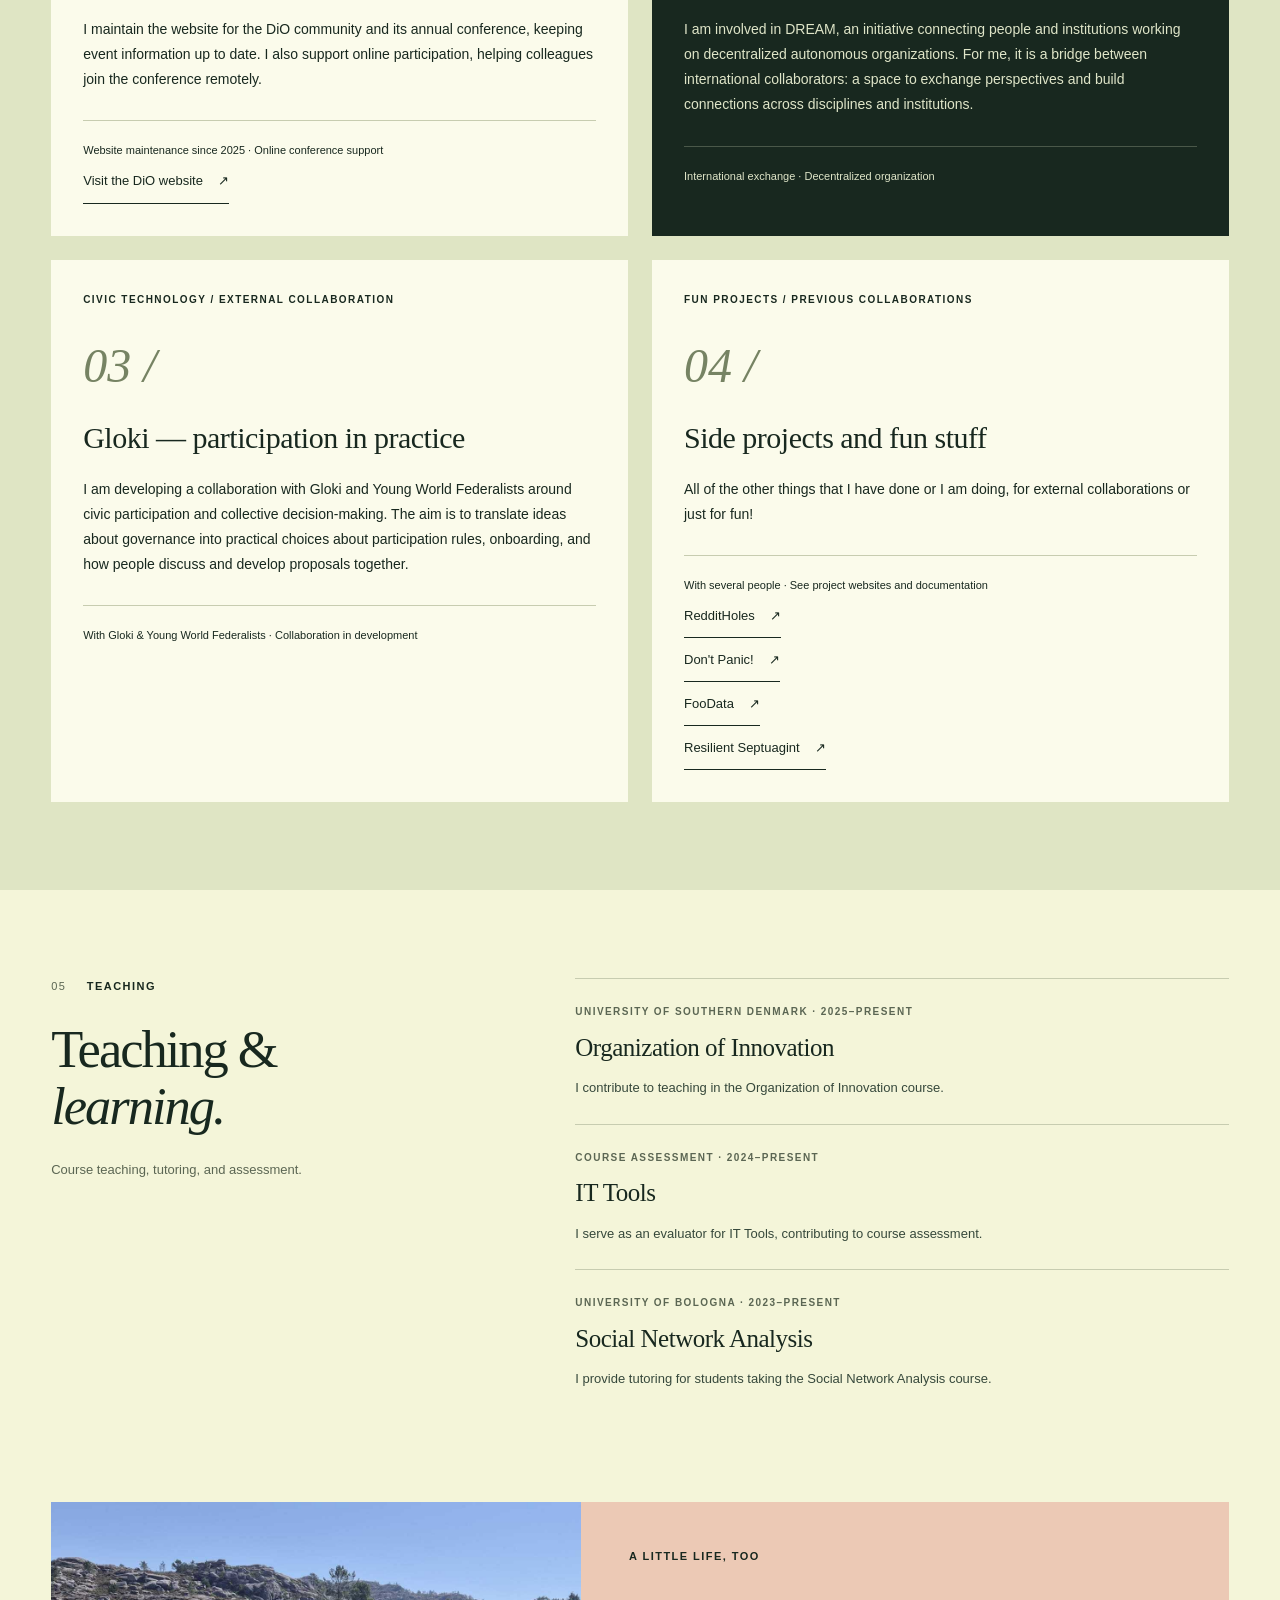
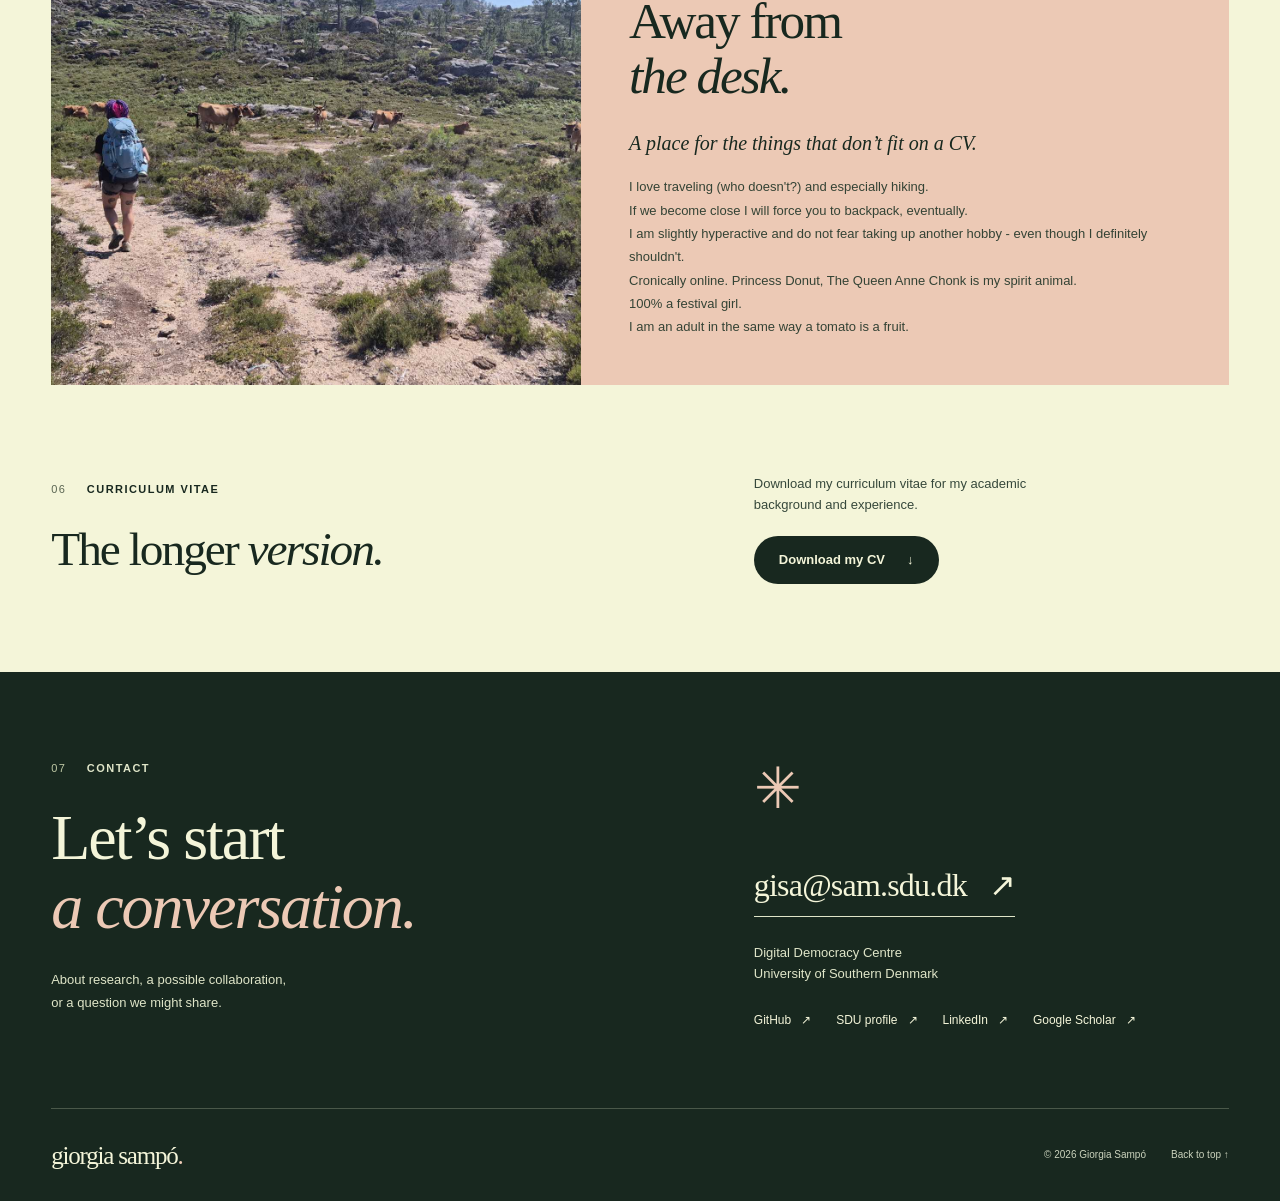
==== commit 32a8f06d: "Typo correction" ====
--- a/index.html
+++ b/index.html
@@ -313,7 +313,7 @@
         </div>
         <span class="project-numeral" aria-hidden="true">04 /</span>
         <h3 id="project-sidequests-title">Side projects and fun stuff</h3>
-        <p>All of the other things that I have done or I am doing, for external collaborations or jst for fun!</p>
+        <p>All of the other things that I have done or I am doing, for external collaborations or just for fun!</p>
         <p class="project-meta">With several people · See project websites and documentation</p>
         <a class="text-link" href="https://dbrembilla.github.io/redditholes/">
           RedditHoles <span aria-hidden="true">↗</span>
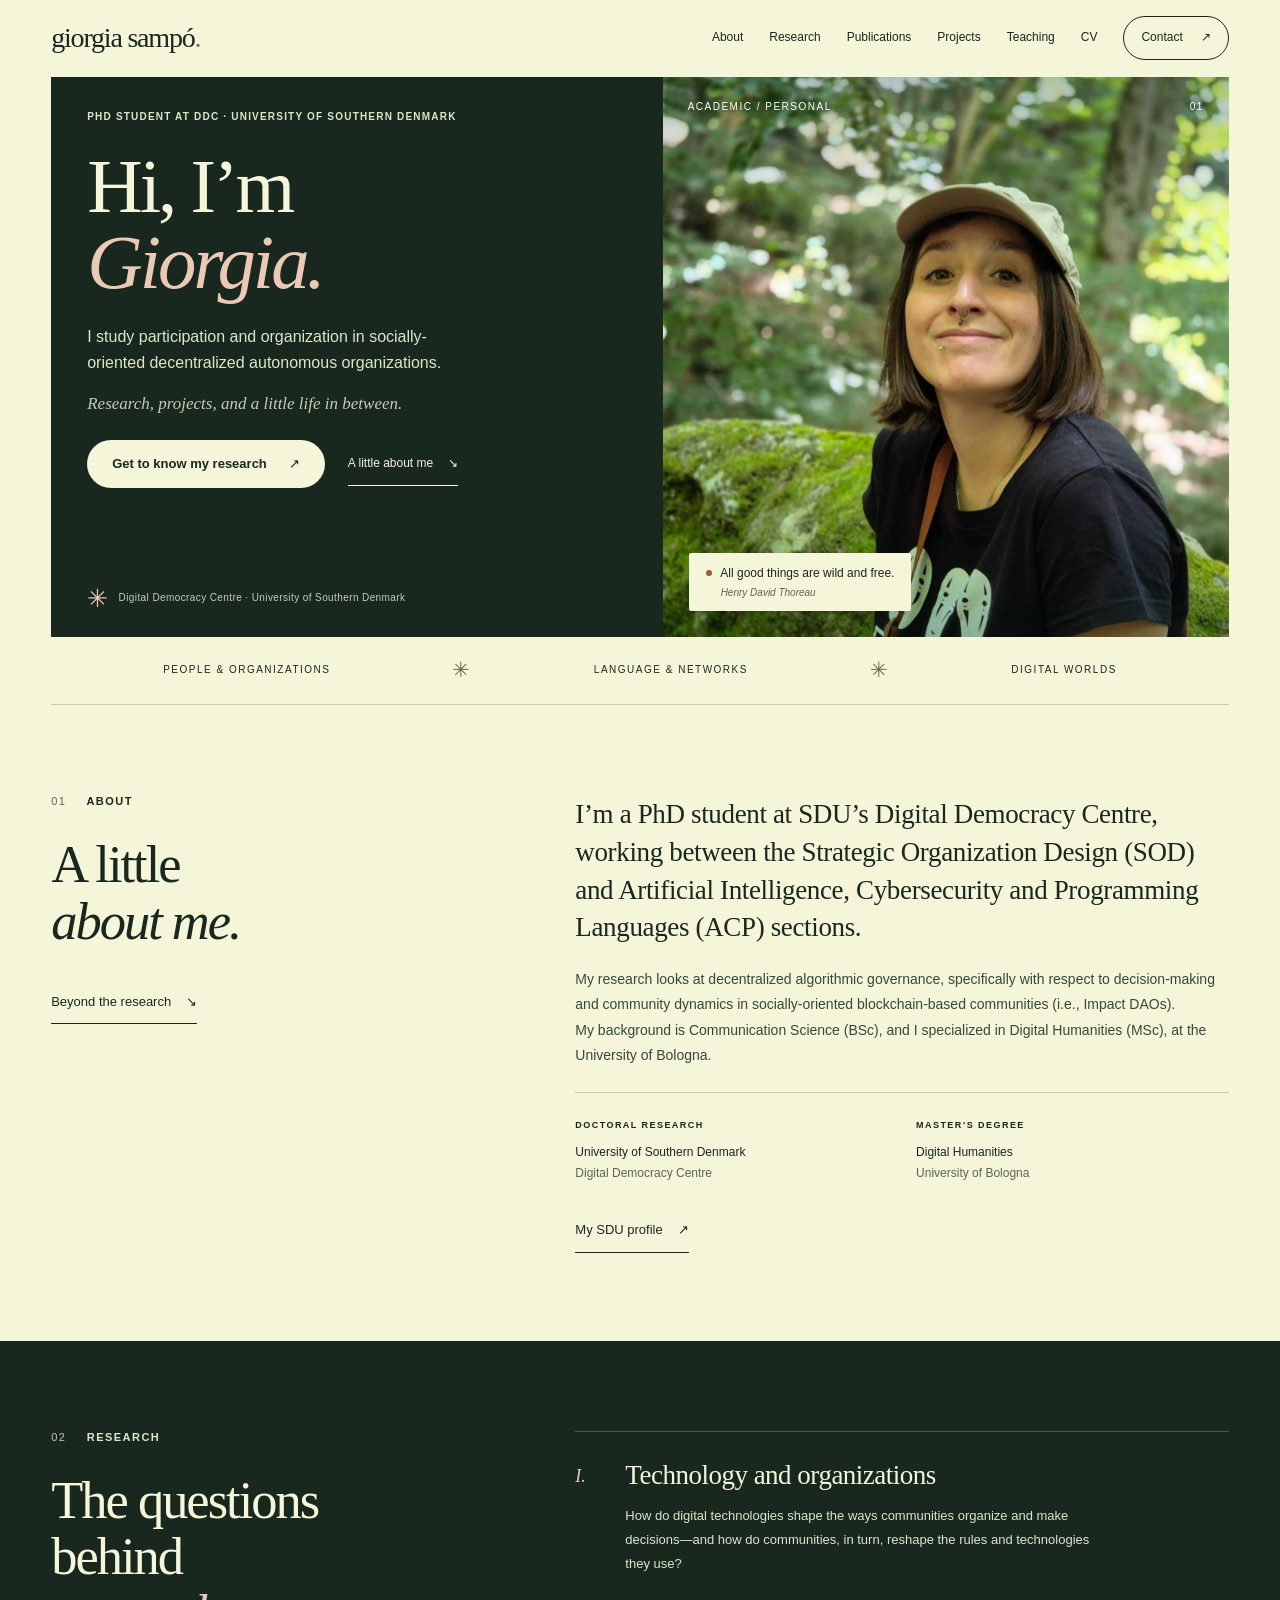
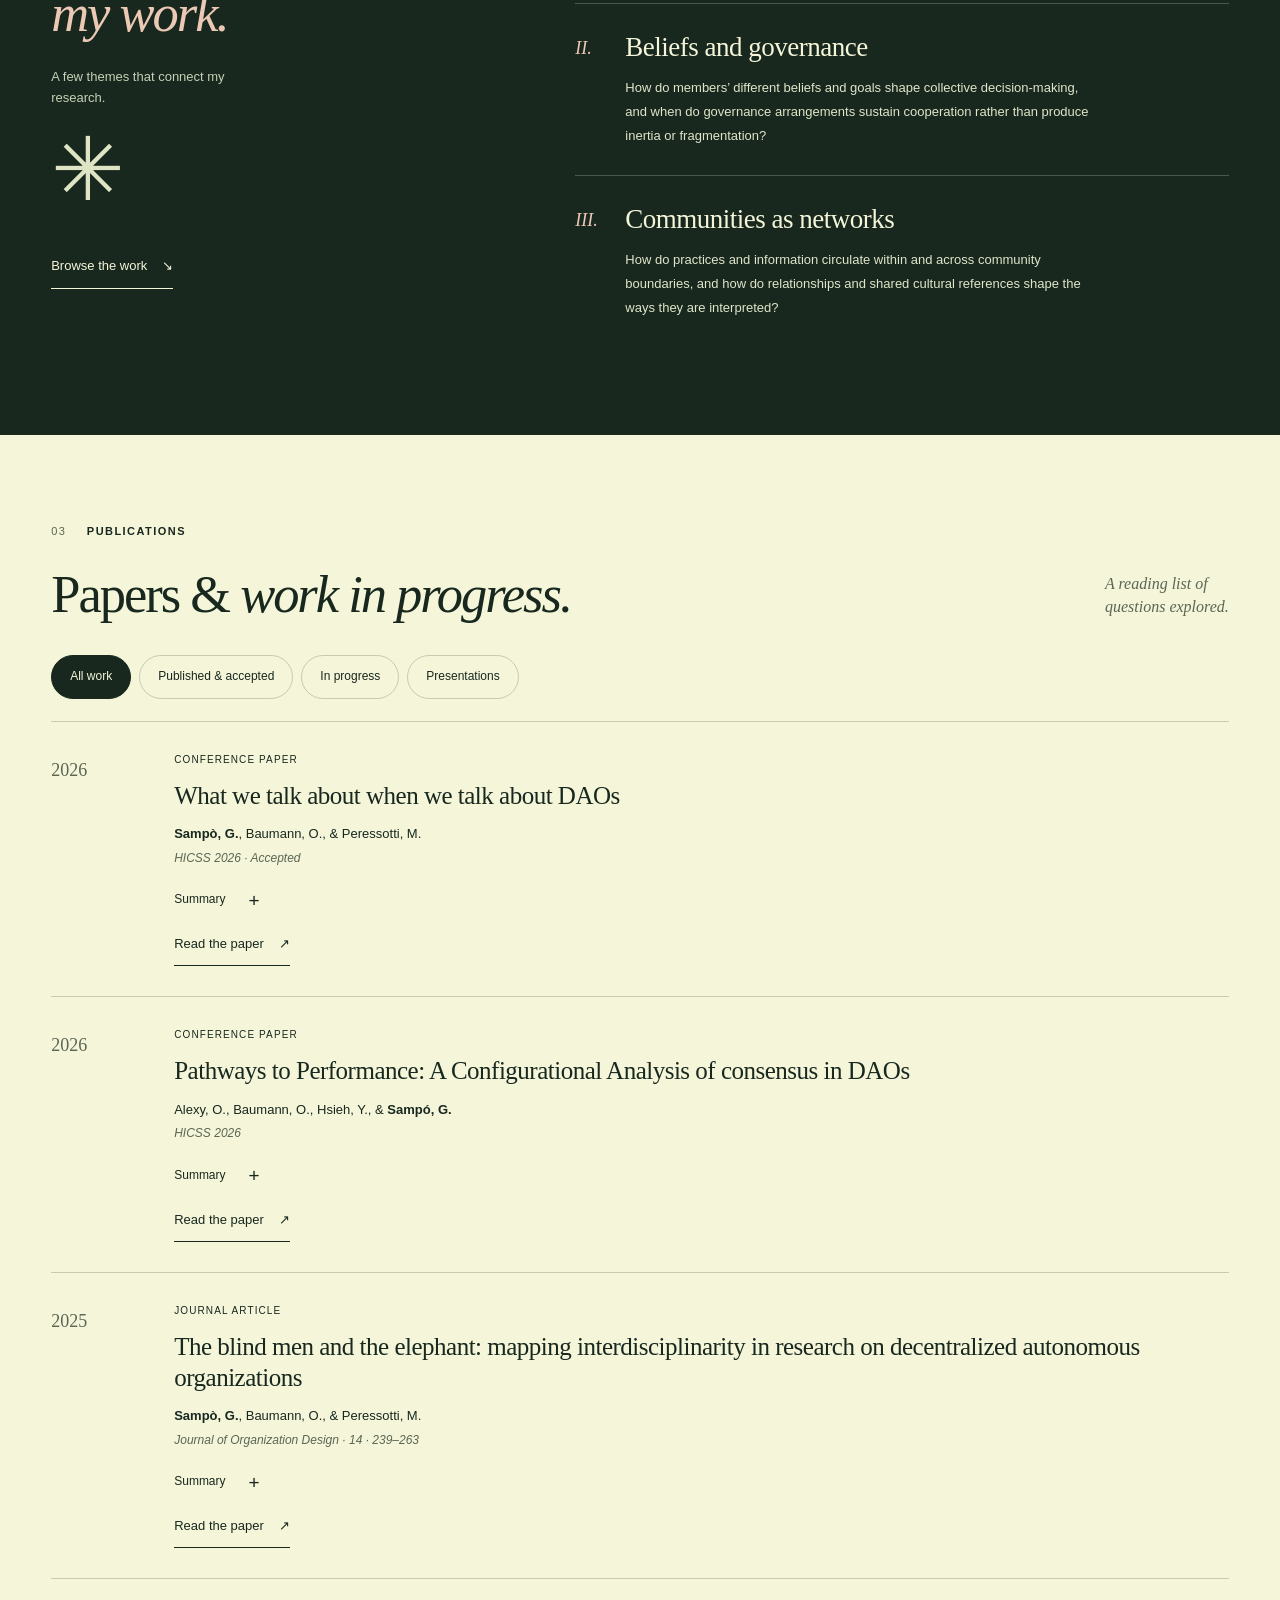
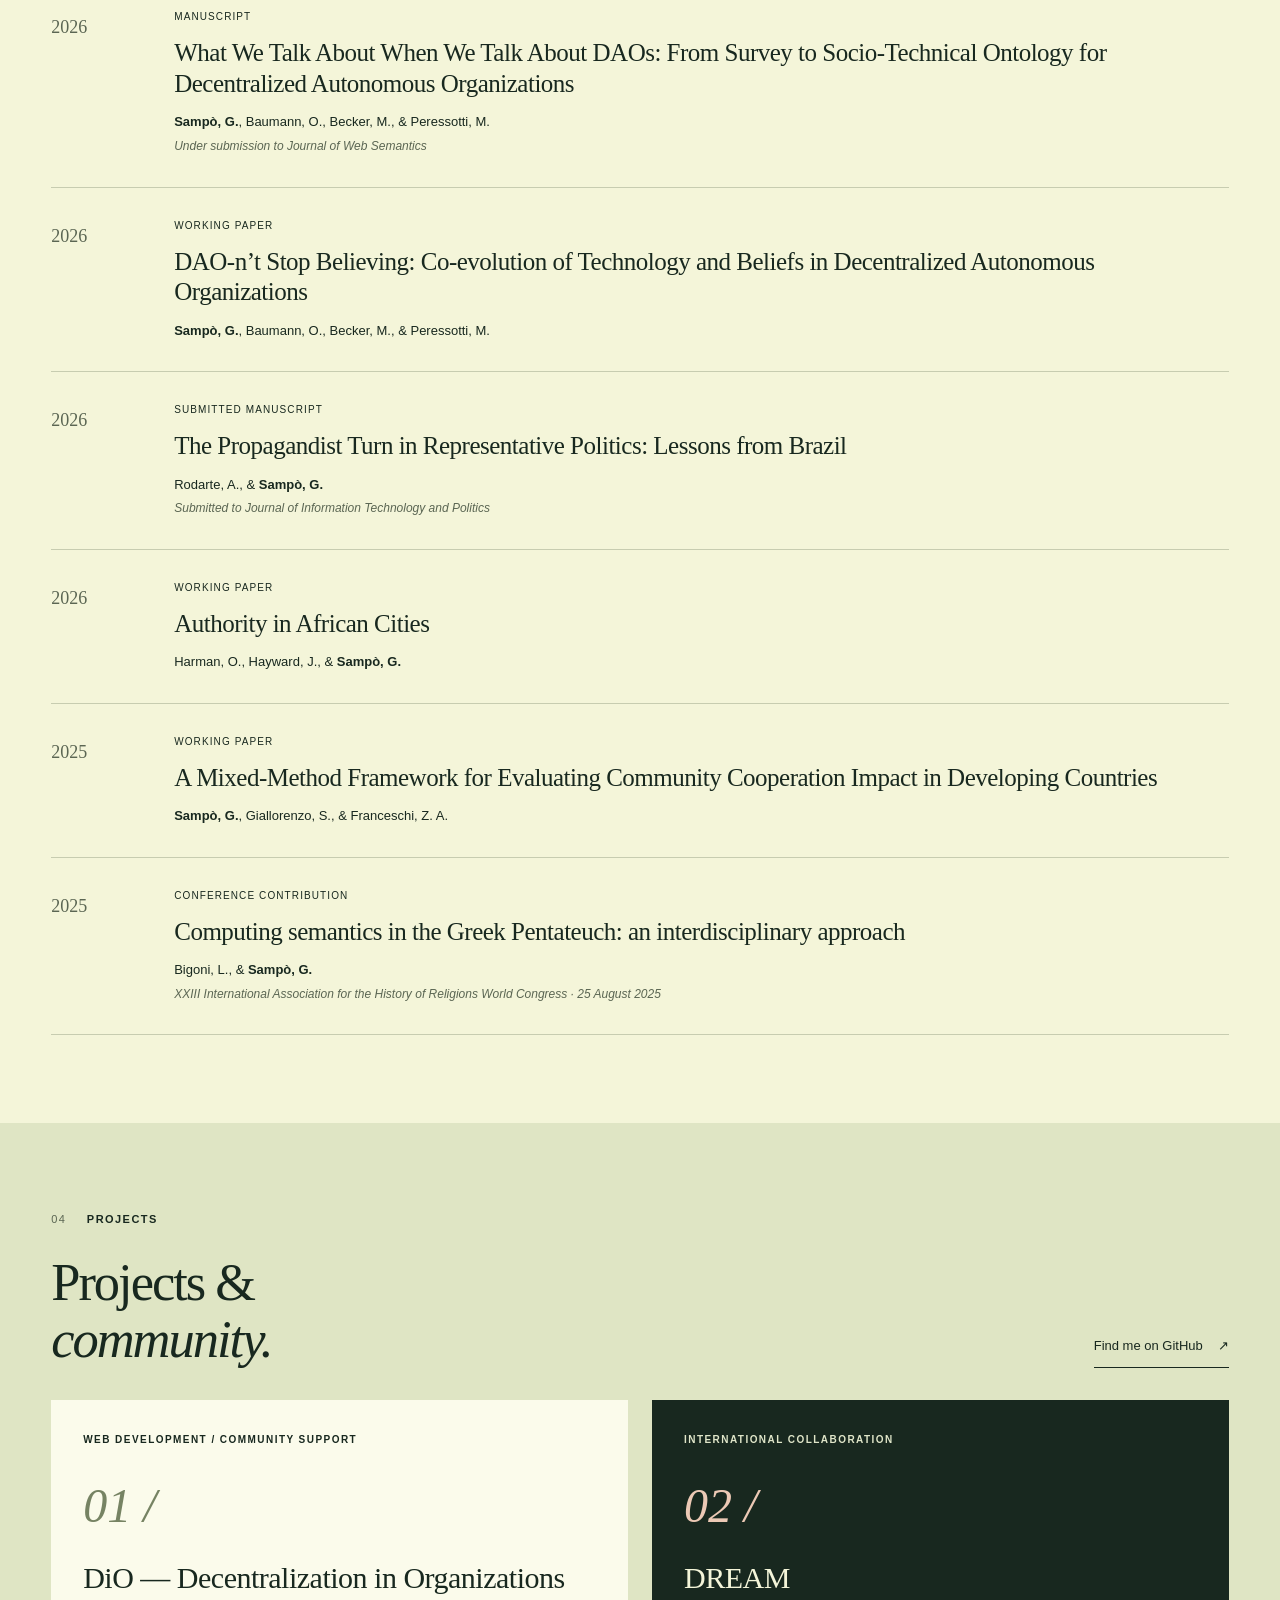
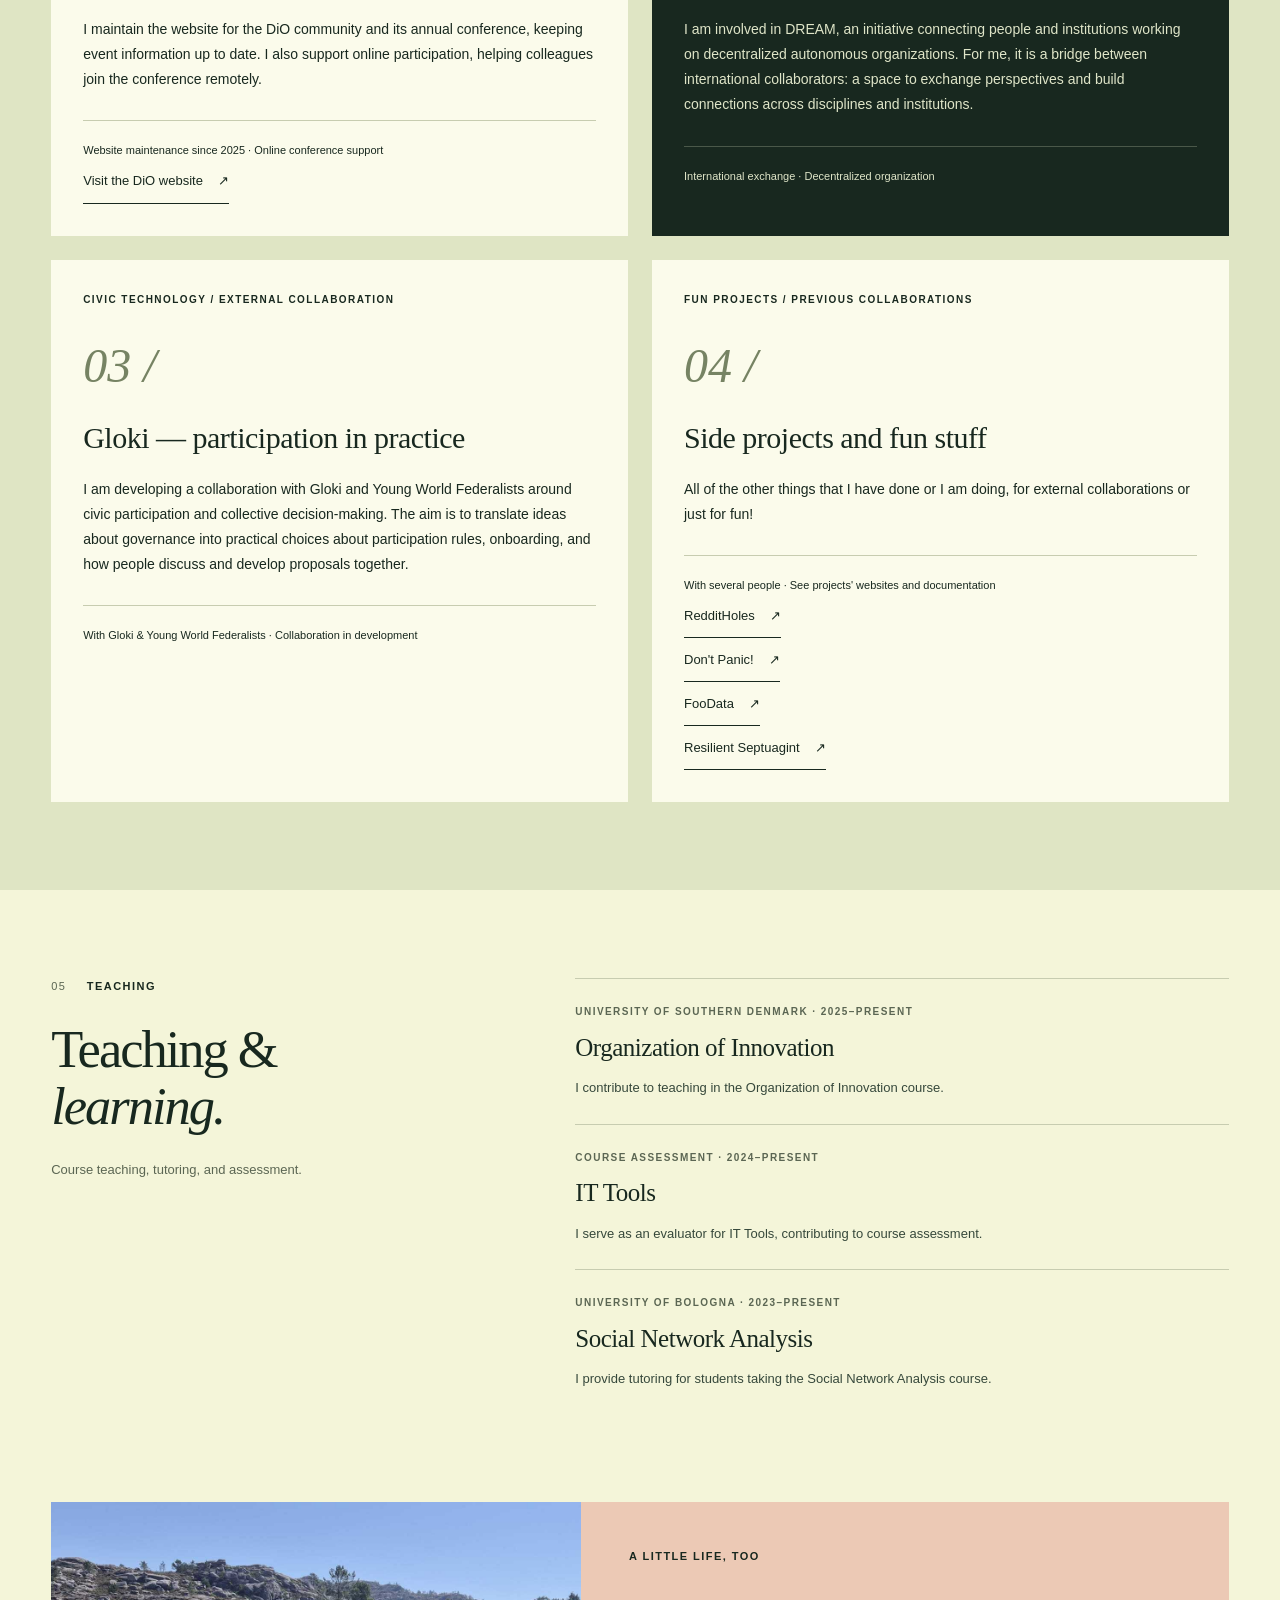
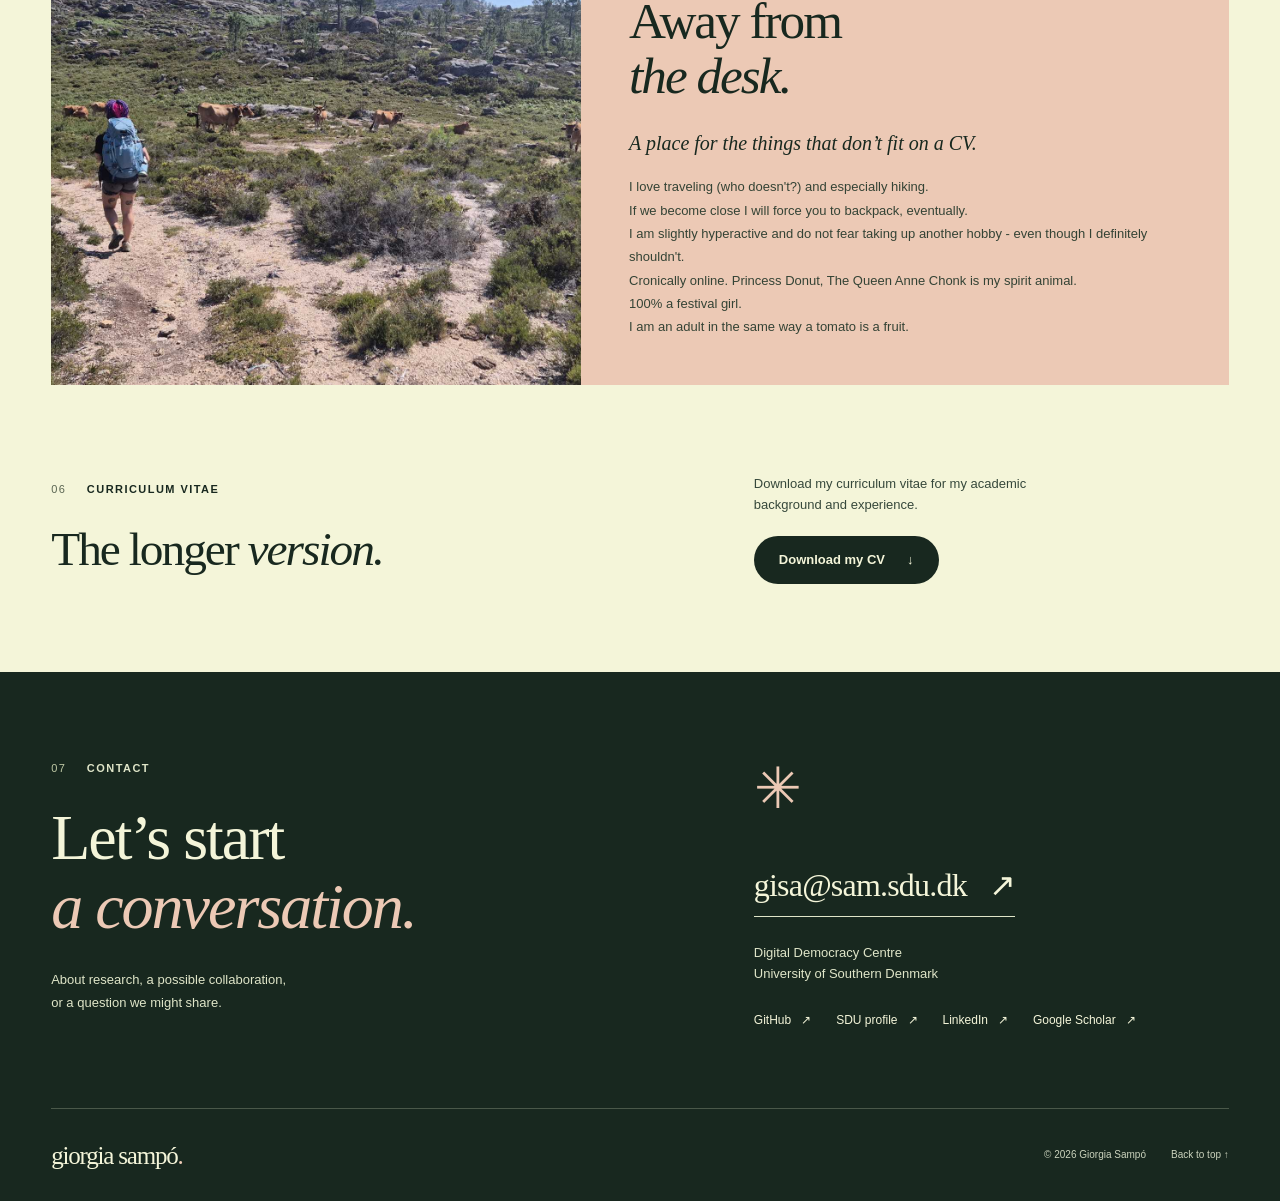
==== commit 06a41832: "Typo correction" ====
--- a/index.html
+++ b/index.html
@@ -314,7 +314,7 @@
         <span class="project-numeral" aria-hidden="true">04 /</span>
         <h3 id="project-sidequests-title">Side projects and fun stuff</h3>
         <p>All of the other things that I have done or I am doing, for external collaborations or just for fun!</p>
-        <p class="project-meta">With several people · See project websites and documentation</p>
+        <p class="project-meta">With several people · See projects' websites and documentation</p>
         <a class="text-link" href="https://dbrembilla.github.io/redditholes/">
           RedditHoles <span aria-hidden="true">↗</span>
         </a>
